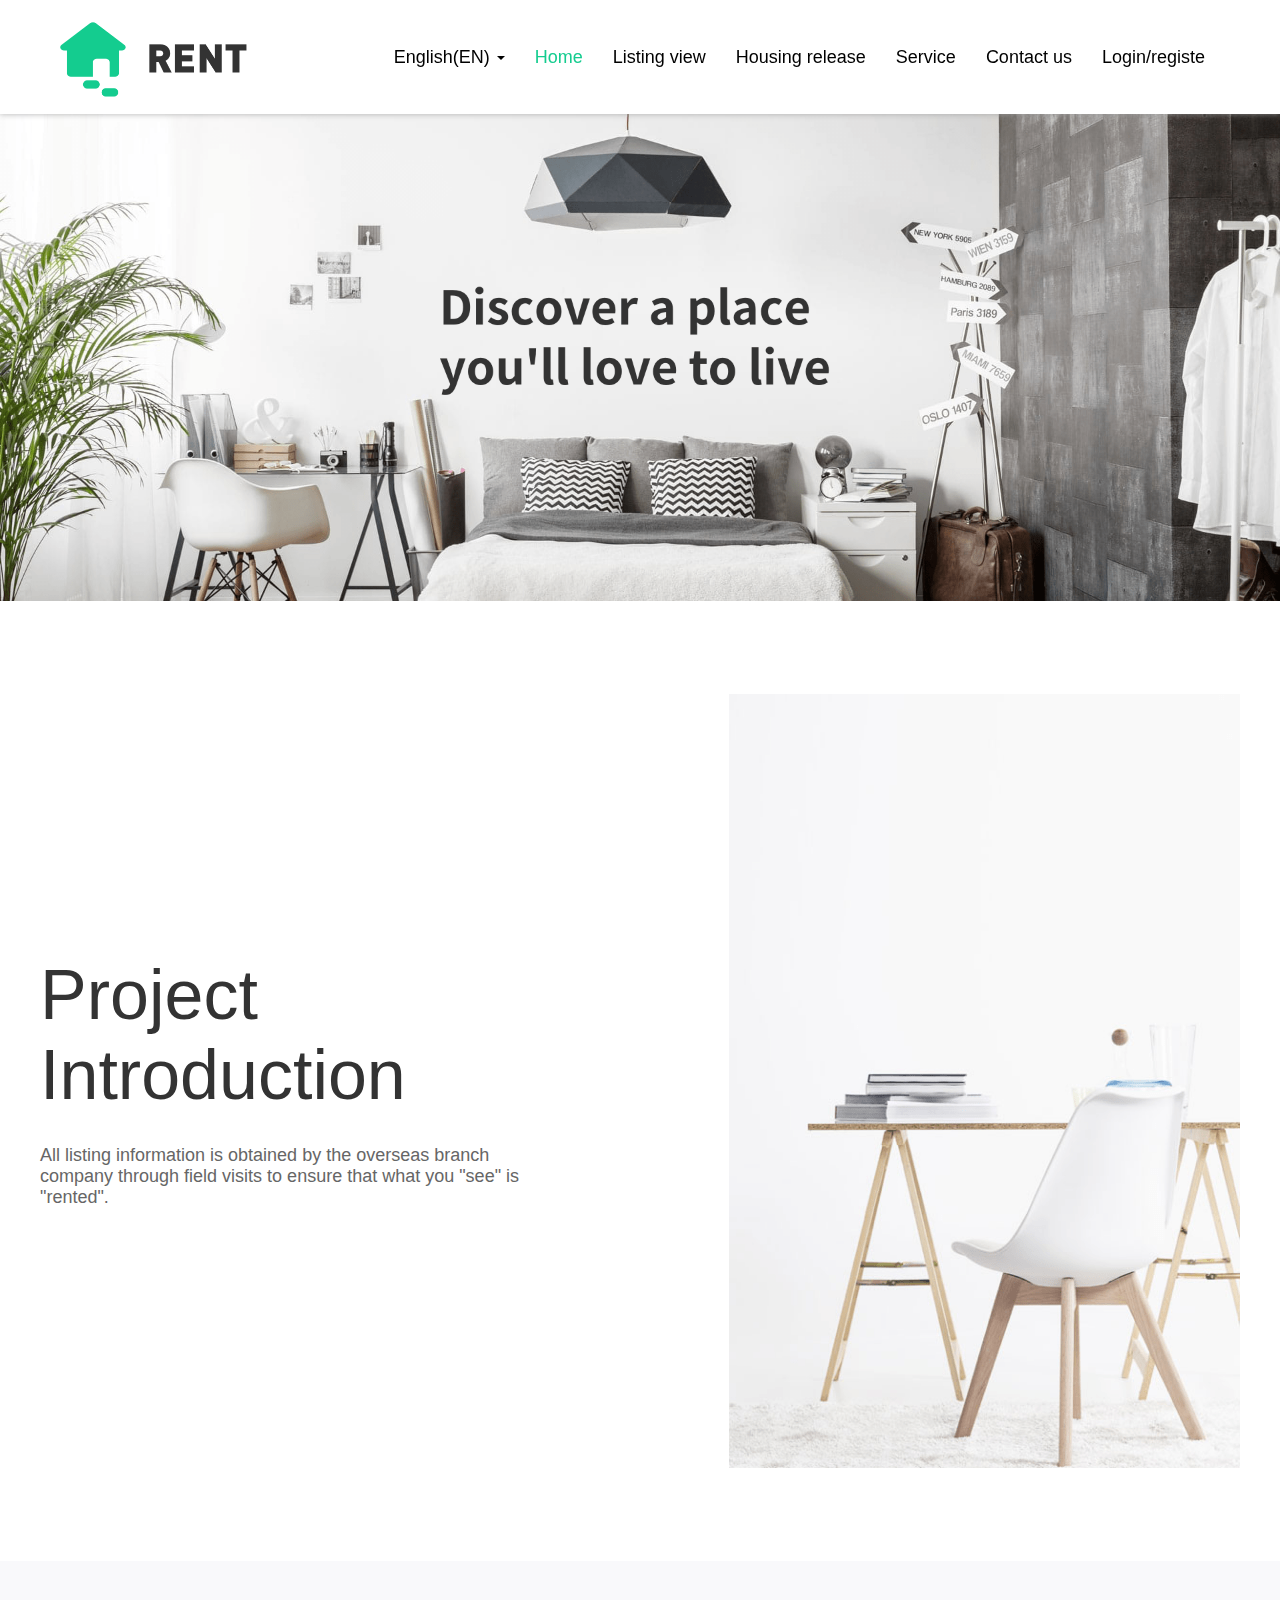
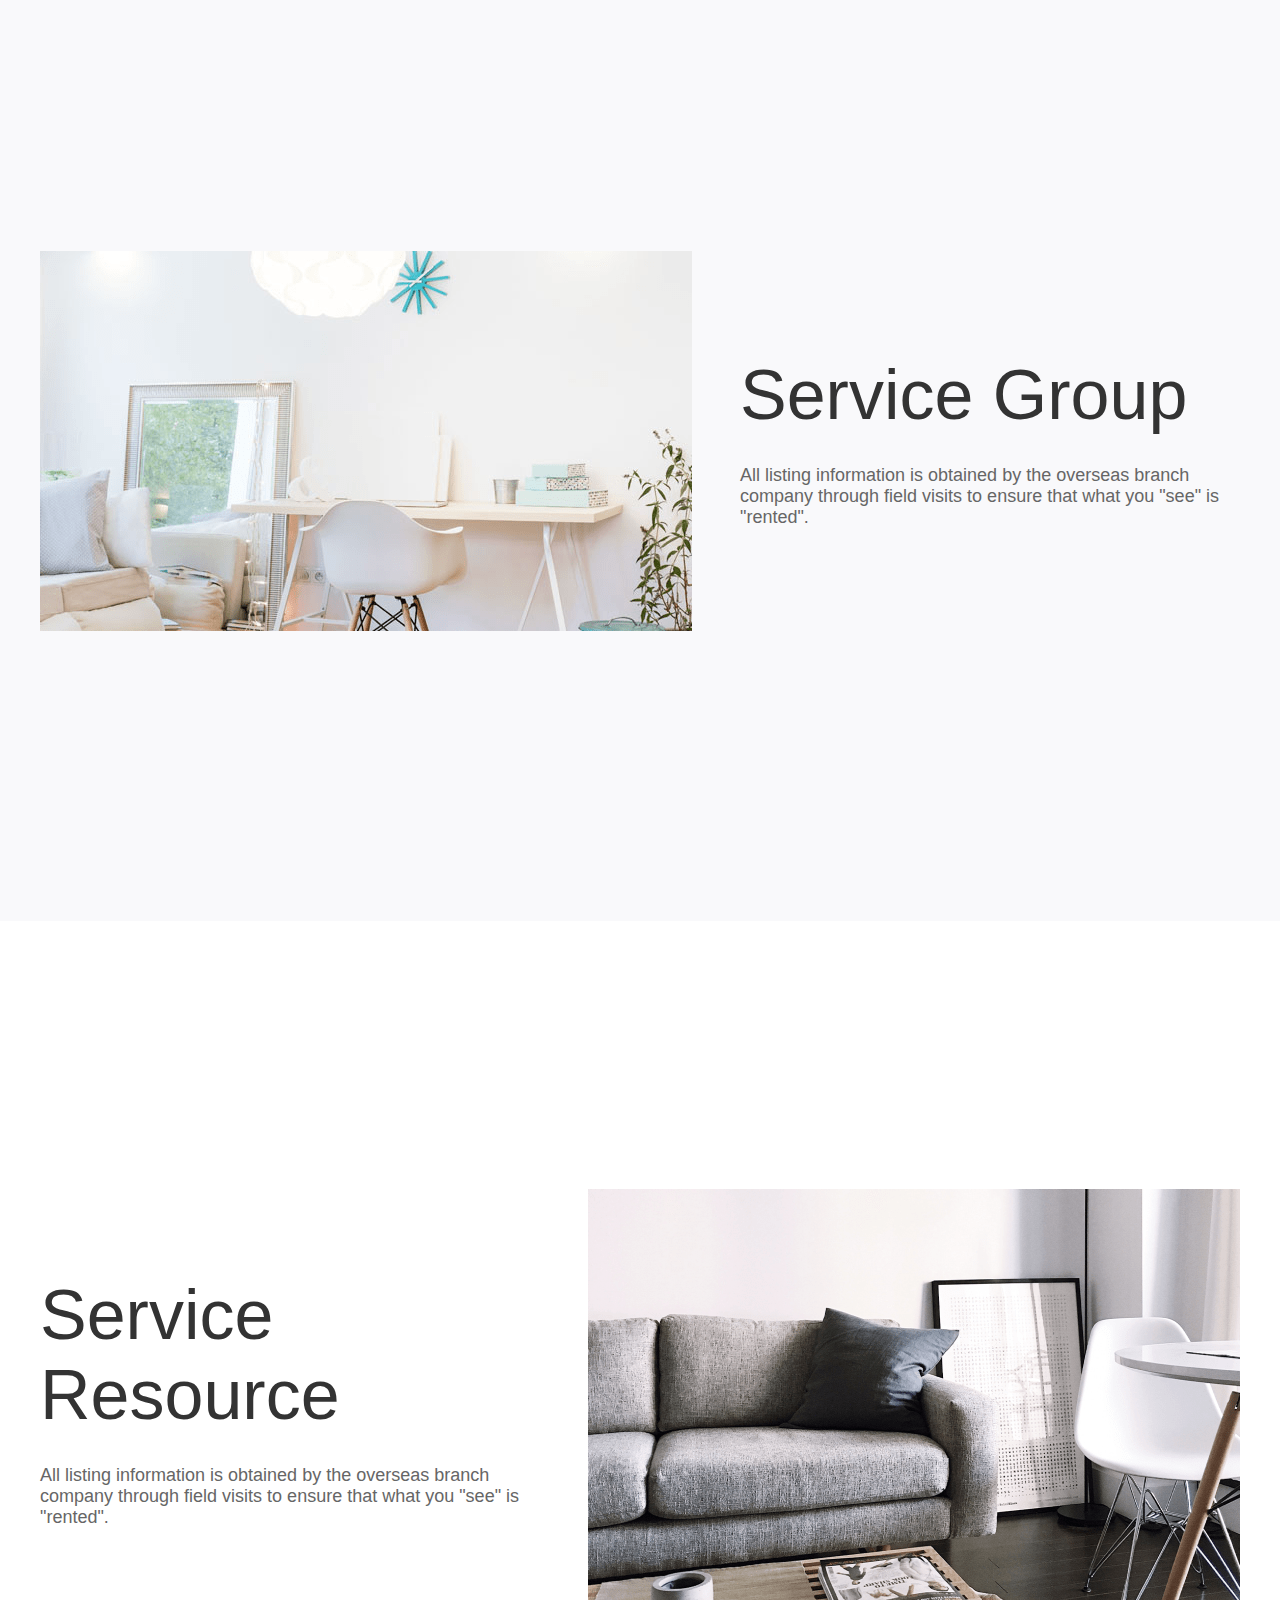
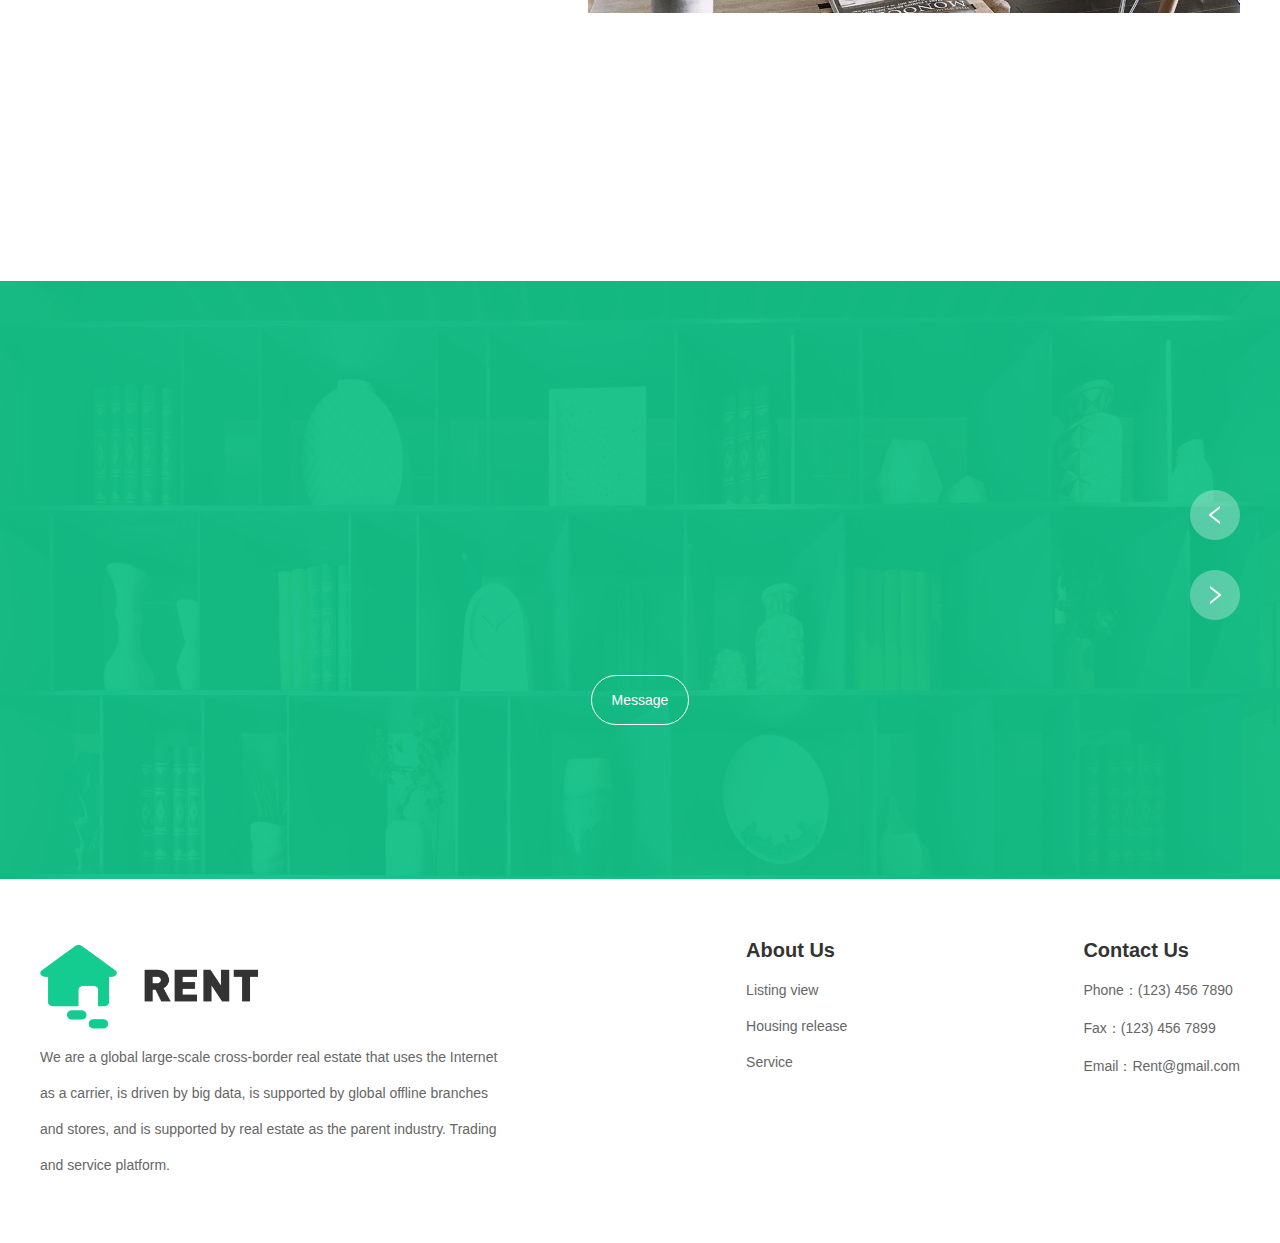
==== index.html @ bafc8bda "add" ====
<!DOCTYPE html>
<html>
<head>
    <meta charset="utf-8">
    <meta http-equiv="X-UA-Compatible" content="IE=edge">
    <meta name="viewport" content="width=device-width, initial-scale=1">
    <link rel="stylesheet" href="js/layui/css/layui.css" >
    <link rel="stylesheet" href="css/swiper.min.css" >
    <link rel="stylesheet" href="css/common.css">
    <link href="http://house.kexec.top/assets/addons/kefu/css/kefu_default.css" rel="stylesheet">
</head>
<body>
<div id="header" class="df ai-c just-c-bet shadow">
    <img src="img/common/head.png" class="icon" alt="">
    <ul class="nav-pills df ai-c fs_18">
        <li role="presentation" class="dropdown">
            <a href="javascript:;" class="dropdown-toggle">
                <span>English(EN)</span>
                <span class="caret"></span>
            </a>
            <ul class="change-lang dropdown-menu">
                <li><a class="item" data-id="en" href="javascript:;">English(EN)</a></li>
                <li><a class="item" data-id="cn" href="javascript:;">简体中文(CN)</a></li>
            </ul>
        </li>
        <li class="active" role="presentation"><a href="index.html">Home</a></li>
        <li role="presentation"><a href="list.html">Listing view</a></li>
        <li role="presentation"><a href="formpage.html">Housing release</a></li>
        <li role="presentation"><a href="service.html">Service</a></li>
        <li role="presentation"><a href="contactus.html">Contact us</a></li>
        <li role="presentation" class="showlogin"><a class="menu-login" href="javascript:;">Login/registe</a></li>
        <li role="presentation" class="userinfo"><a href="javascript:;"></a></li>
    </ul>
</div>
<div class="main">
    <div id="banner">
        <img src="img/home/home_img_banner.png" alt="" class="img" />
    </div>
    <div class="block-1">
        <div class="cont df ai-c just-c-bet">
            <div class="txt">
                <div class="c_33 fs_70">Project Introduction</div>
                <div class="mt_30 c_66 fs_18">All listing information is obtained by the overseas branch company through field visits to ensure that what you "see" is "rented".</div>
            </div>
            <img src="img/home/home_img_layout1.png" alt="" />
        </div>
    </div>
    <div class="block-2">
        <div class="cont df ai-c just-c-bet">
            <img src="img/home/home_img_layout2.png" alt="" />
            <div class="txt">
                <div class="c_33 fs_70">Service Group</div>
                <div class="mt_30 c_66 fs_18">All listing information is obtained by the overseas branch company through field visits to ensure that what you "see" is "rented".</div>
            </div>
        </div>
    </div>
    <div class="block-1">
        <div class="cont df ai-c just-c-bet">
            <div class="txt">
                <div class="c_33 fs_70">Service Resource</div>
                <div class="mt_30 c_66 fs_18">All listing information is obtained by the overseas branch company through field visits to ensure that what you "see" is "rented".</div>
            </div>
            <img src="img/home/home_img_layout3.png" alt="" />
        </div>
    </div>
    <div class="block-3 df df-c ai-c just-c-ct">
        <img src="img/home/home_img_layout4.png" class="bg-img" alt="" />
        <div class="cont df ai-c just-c-bet c_ff fs_18">

            <div class="carousel slide swiper-container">
                <div id="msgls" class="carousel-inner swiper-wrapper">
                    <!-- <div class="item swiper-slide">
                        <div class="fs_36">Sam Boone</div>
                        <div class="mt_20 lh_36 fore-hide ws-pl">A consultant teacher called me directly to help me recommend listings. The whole process still feels quite reliable, mainly because I found a good house! I hope that other friends who are looking for a house can find a good house as soon as possible!</div>
                    </div> -->
                </div>
            </div>
            <div class="controls df df-c just-c-bet">
                <img src="img/common/left.png" alt="" class="bt prev-btn cur_point" />
                <img src="img/common/right.png" alt="" class="bt next-btn cur_point" />
            </div>
        </div>
        <button type="button" class="button open-message">Message</button>
    </div>
</div>
<div id="footer">
    <div class="cont df just-c-bet c_66 fs_16">
        <div class="txt">
            <img src="img/common/head.png" class="icon" alt="" />
            <div class="mt_10 lh_36 c_66 fs_14">We are a global large-scale cross-border real estate that uses the Internet as a carrier, is driven by big data, is supported by global offline branches and stores, and is supported by real estate as the parent industry. Trading and service platform.</div>
        </div>
        <!-- 跳转链接 -->
        <ul>
            <li class="b c_33 fs_20">About Us</li>
            <li class="mt_20"><a href="list.html">Listing view</a></li>
            <li class="mt_20"><a href="formpage.html">Housing release</a></li>
            <li class="mt_20"><a href="service.html">Service</a></li>
        </ul>
        <ul>
            <li class="b c_33 fs_20">Contact Us</li>
            <li class="mt_20">Phone：(123) 456 7890</li>
            <li class="mt_20">Fax：(123) 456 7899</li>
            <li class="mt_20">Email：Rent@gmail.com</li>
        </ul>
    </div>
</div>

<form id="message" class="message" style="display:none;">
    <div class="title df ai-c just-c-ct fs_20 c_ff">
        <span>Message</span>
        <span class="cls fs_36 cur_point cls-layer">&times;</span>
    </div>
    <textarea placeholder="Please enter" class="input c_33 fs_16"></textarea>
    <div class="btn-box">
        <button type="submit" class="com-btn">sand</button>
    </div>
</form>

<!-- 客服 -->
<!-- <div id="chat" class="live-chat df df-c just-c-ct hide-box">
    <img src="img/common/chat.png" alt="" class="bg" />
    <div class="df ai-c just-c-bet fs_12 c_ff">
        <span>What can I do for you?</span>
        <span class="c_ff fs_14 cur_point click-hide">&times;</span>
    </div>
    <button type="button" class="open-service mt_10 c_style button fs_12">Live chat</button>
</div>
<div id="service" class="service shadow df df-c" style="display:none;">
    <div class="tit df ai-c just-c-bet fs_20 c_ff">
        <span class="move f1">Connecting…</span>
        <span class="fs_24 cur_point cls-layer">&times;</span>
    </div>
    <div class="dialog f1 fs_14 c_33">
        <div class="other">
            <img src="img/common/kefu.png" alt="" />
            <div class="txt-box">
                <div class="title c_66 one-hide">Live chat</div>
                <div class="txt">what do you need help with？</div>
            </div>
        </div>
        <div class="me">
            <img src="img/common/yonghu.png" alt="" />
            <div class="txt-box">
                <div class="title c_66 one-hide">Live chat</div>
                <div class="txt">what do you need help with？</div>
            </div>
        </div>
    </div>
    <div class="iptmsg">
        <textarea placeholder="Please enter"></textarea>
        <button class="button com-btn">sand</button>
    </div>
</div> -->



<script src="js/jquery.min.js"></script>
<script src="js/layui/layui.all.js"></script>
<script src="js/main.js"></script>
<script src="js/kefu.js"></script>
<script src="js/swiper.min.js"></script>
<script>
var swiper = null;
var msgLayerIndex = null;

$(function(){
    init();
    getMsg();
});

function getMsg(){
    var list = $("#msgls");
    list.empty();
    $.ajax({
        type: "post",
        url: baseurl + "/api/Msg/getTopMsg",
        dataType: "json",
        success: function(data){
            if(data.code!==0){return false}
            var msgs = data.data;
            for(var i in msgs){
                var item = msgs[i];
                item.msg_content = item.msg_content.replace(/&lt;/g,"<");
                item.msg_content = item.msg_content.replace(/&gt;/g,">");
                list.append('<div class="item swiper-slide">'+
                    '<div class="fs_36">'+item.email+'</div>'+
                    '<div class="mt_20 lh_36 fore-hide ws-pl">'+item.msg_content+'</div>'+
                '</div>');
            }
            swiper.update();
        }
    })
}

function init(){
    // 底部轮播
    swiper = new Swiper('.swiper-container',{
        loop: true,
        navigation: {
            nextEl: '.next-btn',
            prevEl: '.prev-btn',
        },
    });
    // 留言
    $(".open-message").click(function(){
        if(!localStorage.getItem("token")){layer.msg("请先登录");return}
        msgLayerIndex = layer.open({
            type: 1,
            title: false,
            closeBtn: 0,
            area: '640px',
            shadeClose: true,
            content: $("#message")
        });
    });
    // 提交留言
    $("#message").submit(function(){
        var ts = $(this);
        var msg = ts.find(".input").val();
        var token = localStorage.getItem("token");

        if(!msg){layer.msg("请输入留言");return false;}
        $.ajax({
            type: "post",
            url: baseurl + "/api/Msg/releaseMsg",
            headers:{'token': token},
            data: { msg_content: msg },
            dataType: "json",
            success: function(data){
                if(data.code!==0){layer.msg(data.msg); return false;}
                layer.close(msgLayerIndex);
                layer.msg("留言成功");
                getMsg();
            }
        })
        return false;
    });
    
    KeFu.initialize("house.kexec.top", 'index', function () {
        KeFu.toggle_window('show');// 打开窗口
    });
}

</script>
</body>
</html>
---- js/layui/css/layui.css ----
/** layui-v2.5.6 MIT License By https://www.layui.com */
 .layui-inline,img{display:inline-block;vertical-align:middle}h1,h2,h3,h4,h5,h6{font-weight:400}.layui-edge,.layui-header,.layui-inline,.layui-main{position:relative}.layui-body,.layui-edge,.layui-elip{overflow:hidden}.layui-btn,.layui-edge,.layui-inline,img{vertical-align:middle}.layui-btn,.layui-disabled,.layui-icon,.layui-unselect{-moz-user-select:none;-webkit-user-select:none;-ms-user-select:none}.layui-elip,.layui-form-checkbox span,.layui-form-pane .layui-form-label{text-overflow:ellipsis;white-space:nowrap}.layui-breadcrumb,.layui-tree-btnGroup{visibility:hidden}blockquote,body,button,dd,div,dl,dt,form,h1,h2,h3,h4,h5,h6,input,li,ol,p,pre,td,textarea,th,ul{margin:0;padding:0;-webkit-tap-highlight-color:rgba(0,0,0,0)}a:active,a:hover{outline:0}img{border:none}li{list-style:none}table{border-collapse:collapse;border-spacing:0}h4,h5,h6{font-size:100%}button,input,optgroup,option,select,textarea{font-family:inherit;font-size:inherit;font-style:inherit;font-weight:inherit;outline:0}pre{white-space:pre-wrap;white-space:-moz-pre-wrap;white-space:-pre-wrap;white-space:-o-pre-wrap;word-wrap:break-word}body{line-height:24px;font:14px Helvetica Neue,Helvetica,PingFang SC,Tahoma,Arial,sans-serif}hr{height:1px;margin:10px 0;border:0;clear:both}a{color:#333;text-decoration:none}a:hover{color:#777}a cite{font-style:normal;*cursor:pointer}.layui-border-box,.layui-border-box *{box-sizing:border-box}.layui-box,.layui-box *{box-sizing:content-box}.layui-clear{clear:both;*zoom:1}.layui-clear:after{content:'\20';clear:both;*zoom:1;display:block;height:0}.layui-inline{*display:inline;*zoom:1}.layui-edge{display:inline-block;width:0;height:0;border-width:6px;border-style:dashed;border-color:transparent}.layui-edge-top{top:-4px;border-bottom-color:#999;border-bottom-style:solid}.layui-edge-right{border-left-color:#999;border-left-style:solid}.layui-edge-bottom{top:2px;border-top-color:#999;border-top-style:solid}.layui-edge-left{border-right-color:#999;border-right-style:solid}.layui-disabled,.layui-disabled:hover{color:#d2d2d2!important;cursor:not-allowed!important}.layui-circle{border-radius:100%}.layui-show{display:block!important}.layui-hide{display:none!important}@font-face{font-family:layui-icon;src:url(../font/iconfont.eot?v=256);src:url(../font/iconfont.eot?v=256#iefix) format('embedded-opentype'),url(../font/iconfont.woff2?v=256) format('woff2'),url(../font/iconfont.woff?v=256) format('woff'),url(../font/iconfont.ttf?v=256) format('truetype'),url(../font/iconfont.svg?v=256#layui-icon) format('svg')}.layui-icon{font-family:layui-icon!important;font-size:16px;font-style:normal;-webkit-font-smoothing:antialiased;-moz-osx-font-smoothing:grayscale}.layui-icon-reply-fill:before{content:"\e611"}.layui-icon-set-fill:before{content:"\e614"}.layui-icon-menu-fill:before{content:"\e60f"}.layui-icon-search:before{content:"\e615"}.layui-icon-share:before{content:"\e641"}.layui-icon-set-sm:before{content:"\e620"}.layui-icon-engine:before{content:"\e628"}.layui-icon-close:before{content:"\1006"}.layui-icon-close-fill:before{content:"\1007"}.layui-icon-chart-screen:before{content:"\e629"}.layui-icon-star:before{content:"\e600"}.layui-icon-circle-dot:before{content:"\e617"}.layui-icon-chat:before{content:"\e606"}.layui-icon-release:before{content:"\e609"}.layui-icon-list:before{content:"\e60a"}.layui-icon-chart:before{content:"\e62c"}.layui-icon-ok-circle:before{content:"\1005"}.layui-icon-layim-theme:before{content:"\e61b"}.layui-icon-table:before{content:"\e62d"}.layui-icon-right:before{content:"\e602"}.layui-icon-left:before{content:"\e603"}.layui-icon-cart-simple:before{content:"\e698"}.layui-icon-face-cry:before{content:"\e69c"}.layui-icon-face-smile:before{content:"\e6af"}.layui-icon-survey:before{content:"\e6b2"}.layui-icon-tree:before{content:"\e62e"}.layui-icon-ie:before{content:"\e7bb"}.layui-icon-upload-circle:before{content:"\e62f"}.layui-icon-add-circle:before{content:"\e61f"}.layui-icon-download-circle:before{content:"\e601"}.layui-icon-templeate-1:before{content:"\e630"}.layui-icon-util:before{content:"\e631"}.layui-icon-face-surprised:before{content:"\e664"}.layui-icon-edit:before{content:"\e642"}.layui-icon-speaker:before{content:"\e645"}.layui-icon-down:before{content:"\e61a"}.layui-icon-file:before{content:"\e621"}.layui-icon-layouts:before{content:"\e632"}.layui-icon-rate-half:before{content:"\e6c9"}.layui-icon-add-circle-fine:before{content:"\e608"}.layui-icon-prev-circle:before{content:"\e633"}.layui-icon-read:before{content:"\e705"}.layui-icon-404:before{content:"\e61c"}.layui-icon-carousel:before{content:"\e634"}.layui-icon-help:before{content:"\e607"}.layui-icon-code-circle:before{content:"\e635"}.layui-icon-windows:before{content:"\e67f"}.layui-icon-water:before{content:"\e636"}.layui-icon-username:before{content:"\e66f"}.layui-icon-find-fill:before{content:"\e670"}.layui-icon-about:before{content:"\e60b"}.layui-icon-location:before{content:"\e715"}.layui-icon-up:before{content:"\e619"}.layui-icon-pause:before{content:"\e651"}.layui-icon-date:before{content:"\e637"}.layui-icon-layim-uploadfile:before{content:"\e61d"}.layui-icon-delete:before{content:"\e640"}.layui-icon-play:before{content:"\e652"}.layui-icon-top:before{content:"\e604"}.layui-icon-firefox:before{content:"\e686"}.layui-icon-friends:before{content:"\e612"}.layui-icon-refresh-3:before{content:"\e9aa"}.layui-icon-ok:before{content:"\e605"}.layui-icon-layer:before{content:"\e638"}.layui-icon-face-smile-fine:before{content:"\e60c"}.layui-icon-dollar:before{content:"\e659"}.layui-icon-group:before{content:"\e613"}.layui-icon-layim-download:before{content:"\e61e"}.layui-icon-picture-fine:before{content:"\e60d"}.layui-icon-link:before{content:"\e64c"}.layui-icon-diamond:before{content:"\e735"}.layui-icon-log:before{content:"\e60e"}.layui-icon-key:before{content:"\e683"}.layui-icon-rate-solid:before{content:"\e67a"}.layui-icon-fonts-del:before{content:"\e64f"}.layui-icon-unlink:before{content:"\e64d"}.layui-icon-fonts-clear:before{content:"\e639"}.layui-icon-triangle-r:before{content:"\e623"}.layui-icon-circle:before{content:"\e63f"}.layui-icon-radio:before{content:"\e643"}.layui-icon-align-center:before{content:"\e647"}.layui-icon-align-right:before{content:"\e648"}.layui-icon-align-left:before{content:"\e649"}.layui-icon-loading-1:before{content:"\e63e"}.layui-icon-return:before{content:"\e65c"}.layui-icon-fonts-strong:before{content:"\e62b"}.layui-icon-upload:before{content:"\e67c"}.layui-icon-dialogue:before{content:"\e63a"}.layui-icon-video:before{content:"\e6ed"}.layui-icon-headset:before{content:"\e6fc"}.layui-icon-cellphone-fine:before{content:"\e63b"}.layui-icon-add-1:before{content:"\e654"}.layui-icon-face-smile-b:before{content:"\e650"}.layui-icon-fonts-html:before{content:"\e64b"}.layui-icon-screen-full:before{content:"\e622"}.layui-icon-form:before{content:"\e63c"}.layui-icon-cart:before{content:"\e657"}.layui-icon-camera-fill:before{content:"\e65d"}.layui-icon-tabs:before{content:"\e62a"}.layui-icon-heart-fill:before{content:"\e68f"}.layui-icon-fonts-code:before{content:"\e64e"}.layui-icon-ios:before{content:"\e680"}.layui-icon-at:before{content:"\e687"}.layui-icon-fire:before{content:"\e756"}.layui-icon-set:before{content:"\e716"}.layui-icon-fonts-u:before{content:"\e646"}.layui-icon-triangle-d:before{content:"\e625"}.layui-icon-tips:before{content:"\e702"}.layui-icon-picture:before{content:"\e64a"}.layui-icon-more-vertical:before{content:"\e671"}.layui-icon-bluetooth:before{content:"\e689"}.layui-icon-flag:before{content:"\e66c"}.layui-icon-loading:before{content:"\e63d"}.layui-icon-fonts-i:before{content:"\e644"}.layui-icon-refresh-1:before{content:"\e666"}.layui-icon-rmb:before{content:"\e65e"}.layui-icon-addition:before{content:"\e624"}.layui-icon-home:before{content:"\e68e"}.layui-icon-time:before{content:"\e68d"}.layui-icon-user:before{content:"\e770"}.layui-icon-notice:before{content:"\e667"}.layui-icon-chrome:before{content:"\e68a"}.layui-icon-edge:before{content:"\e68b"}.layui-icon-login-weibo:before{content:"\e675"}.layui-icon-voice:before{content:"\e688"}.layui-icon-upload-drag:before{content:"\e681"}.layui-icon-login-qq:before{content:"\e676"}.layui-icon-snowflake:before{content:"\e6b1"}.layui-icon-heart:before{content:"\e68c"}.layui-icon-logout:before{content:"\e682"}.layui-icon-file-b:before{content:"\e655"}.layui-icon-template:before{content:"\e663"}.layui-icon-transfer:before{content:"\e691"}.layui-icon-auz:before{content:"\e672"}.layui-icon-console:before{content:"\e665"}.layui-icon-app:before{content:"\e653"}.layui-icon-prev:before{content:"\e65a"}.layui-icon-website:before{content:"\e7ae"}.layui-icon-next:before{content:"\e65b"}.layui-icon-component:before{content:"\e857"}.layui-icon-android:before{content:"\e684"}.layui-icon-more:before{content:"\e65f"}.layui-icon-login-wechat:before{content:"\e677"}.layui-icon-shrink-right:before{content:"\e668"}.layui-icon-spread-left:before{content:"\e66b"}.layui-icon-camera:before{content:"\e660"}.layui-icon-note:before{content:"\e66e"}.layui-icon-refresh:before{content:"\e669"}.layui-icon-female:before{content:"\e661"}.layui-icon-male:before{content:"\e662"}.layui-icon-screen-restore:before{content:"\e758"}.layui-icon-password:before{content:"\e673"}.layui-icon-senior:before{content:"\e674"}.layui-icon-theme:before{content:"\e66a"}.layui-icon-tread:before{content:"\e6c5"}.layui-icon-praise:before{content:"\e6c6"}.layui-icon-star-fill:before{content:"\e658"}.layui-icon-rate:before{content:"\e67b"}.layui-icon-template-1:before{content:"\e656"}.layui-icon-vercode:before{content:"\e679"}.layui-icon-service:before{content:"\e626"}.layui-icon-cellphone:before{content:"\e678"}.layui-icon-print:before{content:"\e66d"}.layui-icon-cols:before{content:"\e610"}.layui-icon-wifi:before{content:"\e7e0"}.layui-icon-export:before{content:"\e67d"}.layui-icon-rss:before{content:"\e808"}.layui-icon-slider:before{content:"\e714"}.layui-icon-email:before{content:"\e618"}.layui-icon-subtraction:before{content:"\e67e"}.layui-icon-mike:before{content:"\e6dc"}.layui-icon-light:before{content:"\e748"}.layui-icon-gift:before{content:"\e627"}.layui-icon-mute:before{content:"\e685"}.layui-icon-reduce-circle:before{content:"\e616"}.layui-icon-music:before{content:"\e690"}.layui-main{width:1140px;margin:0 auto}.layui-header{z-index:1000;height:60px}.layui-header a:hover{transition:all .5s;-webkit-transition:all .5s}.layui-side{position:fixed;left:0;top:0;bottom:0;z-index:999;width:200px;overflow-x:hidden}.layui-side-scroll{position:relative;width:220px;height:100%;overflow-x:hidden}.layui-body{position:absolute;left:200px;right:0;top:0;bottom:0;z-index:998;width:auto;overflow-y:auto;box-sizing:border-box}.layui-layout-body{overflow:hidden}.layui-layout-admin .layui-header{background-color:#23262E}.layui-layout-admin .layui-side{top:60px;width:200px;overflow-x:hidden}.layui-layout-admin .layui-body{position:fixed;top:60px;bottom:44px}.layui-layout-admin .layui-main{width:auto;margin:0 15px}.layui-layout-admin .layui-footer{position:fixed;left:200px;right:0;bottom:0;height:44px;line-height:44px;padding:0 15px;background-color:#eee}.layui-layout-admin .layui-logo{position:absolute;left:0;top:0;width:200px;height:100%;line-height:60px;text-align:center;color:#009688;font-size:16px}.layui-layout-admin .layui-header .layui-nav{background:0 0}.layui-layout-left{position:absolute!important;left:200px;top:0}.layui-layout-right{position:absolute!important;right:0;top:0}.layui-container{position:relative;margin:0 auto;padding:0 15px;box-sizing:border-box}.layui-fluid{position:relative;margin:0 auto;padding:0 15px}.layui-row:after,.layui-row:before{content:'';display:block;clear:both}.layui-col-lg1,.layui-col-lg10,.layui-col-lg11,.layui-col-lg12,.layui-col-lg2,.layui-col-lg3,.layui-col-lg4,.layui-col-lg5,.layui-col-lg6,.layui-col-lg7,.layui-col-lg8,.layui-col-lg9,.layui-col-md1,.layui-col-md10,.layui-col-md11,.layui-col-md12,.layui-col-md2,.layui-col-md3,.layui-col-md4,.layui-col-md5,.layui-col-md6,.layui-col-md7,.layui-col-md8,.layui-col-md9,.layui-col-sm1,.layui-col-sm10,.layui-col-sm11,.layui-col-sm12,.layui-col-sm2,.layui-col-sm3,.layui-col-sm4,.layui-col-sm5,.layui-col-sm6,.layui-col-sm7,.layui-col-sm8,.layui-col-sm9,.layui-col-xs1,.layui-col-xs10,.layui-col-xs11,.layui-col-xs12,.layui-col-xs2,.layui-col-xs3,.layui-col-xs4,.layui-col-xs5,.layui-col-xs6,.layui-col-xs7,.layui-col-xs8,.layui-col-xs9{position:relative;display:block;box-sizing:border-box}.layui-col-xs1,.layui-col-xs10,.layui-col-xs11,.layui-col-xs12,.layui-col-xs2,.layui-col-xs3,.layui-col-xs4,.layui-col-xs5,.layui-col-xs6,.layui-col-xs7,.layui-col-xs8,.layui-col-xs9{float:left}.layui-col-xs1{width:8.33333333%}.layui-col-xs2{width:16.66666667%}.layui-col-xs3{width:25%}.layui-col-xs4{width:33.33333333%}.layui-col-xs5{width:41.66666667%}.layui-col-xs6{width:50%}.layui-col-xs7{width:58.33333333%}.layui-col-xs8{width:66.66666667%}.layui-col-xs9{width:75%}.layui-col-xs10{width:83.33333333%}.layui-col-xs11{width:91.66666667%}.layui-col-xs12{width:100%}.layui-col-xs-offset1{margin-left:8.33333333%}.layui-col-xs-offset2{margin-left:16.66666667%}.layui-col-xs-offset3{margin-left:25%}.layui-col-xs-offset4{margin-left:33.33333333%}.layui-col-xs-offset5{margin-left:41.66666667%}.layui-col-xs-offset6{margin-left:50%}.layui-col-xs-offset7{margin-left:58.33333333%}.layui-col-xs-offset8{margin-left:66.66666667%}.layui-col-xs-offset9{margin-left:75%}.layui-col-xs-offset10{margin-left:83.33333333%}.layui-col-xs-offset11{margin-left:91.66666667%}.layui-col-xs-offset12{margin-left:100%}@media screen and (max-width:768px){.layui-hide-xs{display:none!important}.layui-show-xs-block{display:block!important}.layui-show-xs-inline{display:inline!important}.layui-show-xs-inline-block{display:inline-block!important}}@media screen and (min-width:768px){.layui-container{width:750px}.layui-hide-sm{display:none!important}.layui-show-sm-block{display:block!important}.layui-show-sm-inline{display:inline!important}.layui-show-sm-inline-block{display:inline-block!important}.layui-col-sm1,.layui-col-sm10,.layui-col-sm11,.layui-col-sm12,.layui-col-sm2,.layui-col-sm3,.layui-col-sm4,.layui-col-sm5,.layui-col-sm6,.layui-col-sm7,.layui-col-sm8,.layui-col-sm9{float:left}.layui-col-sm1{width:8.33333333%}.layui-col-sm2{width:16.66666667%}.layui-col-sm3{width:25%}.layui-col-sm4{width:33.33333333%}.layui-col-sm5{width:41.66666667%}.layui-col-sm6{width:50%}.layui-col-sm7{width:58.33333333%}.layui-col-sm8{width:66.66666667%}.layui-col-sm9{width:75%}.layui-col-sm10{width:83.33333333%}.layui-col-sm11{width:91.66666667%}.layui-col-sm12{width:100%}.layui-col-sm-offset1{margin-left:8.33333333%}.layui-col-sm-offset2{margin-left:16.66666667%}.layui-col-sm-offset3{margin-left:25%}.layui-col-sm-offset4{margin-left:33.33333333%}.layui-col-sm-offset5{margin-left:41.66666667%}.layui-col-sm-offset6{margin-left:50%}.layui-col-sm-offset7{margin-left:58.33333333%}.layui-col-sm-offset8{margin-left:66.66666667%}.layui-col-sm-offset9{margin-left:75%}.layui-col-sm-offset10{margin-left:83.33333333%}.layui-col-sm-offset11{margin-left:91.66666667%}.layui-col-sm-offset12{margin-left:100%}}@media screen and (min-width:992px){.layui-container{width:970px}.layui-hide-md{display:none!important}.layui-show-md-block{display:block!important}.layui-show-md-inline{display:inline!important}.layui-show-md-inline-block{display:inline-block!important}.layui-col-md1,.layui-col-md10,.layui-col-md11,.layui-col-md12,.layui-col-md2,.layui-col-md3,.layui-col-md4,.layui-col-md5,.layui-col-md6,.layui-col-md7,.layui-col-md8,.layui-col-md9{float:left}.layui-col-md1{width:8.33333333%}.layui-col-md2{width:16.66666667%}.layui-col-md3{width:25%}.layui-col-md4{width:33.33333333%}.layui-col-md5{width:41.66666667%}.layui-col-md6{width:50%}.layui-col-md7{width:58.33333333%}.layui-col-md8{width:66.66666667%}.layui-col-md9{width:75%}.layui-col-md10{width:83.33333333%}.layui-col-md11{width:91.66666667%}.layui-col-md12{width:100%}.layui-col-md-offset1{margin-left:8.33333333%}.layui-col-md-offset2{margin-left:16.66666667%}.layui-col-md-offset3{margin-left:25%}.layui-col-md-offset4{margin-left:33.33333333%}.layui-col-md-offset5{margin-left:41.66666667%}.layui-col-md-offset6{margin-left:50%}.layui-col-md-offset7{margin-left:58.33333333%}.layui-col-md-offset8{margin-left:66.66666667%}.layui-col-md-offset9{margin-left:75%}.layui-col-md-offset10{margin-left:83.33333333%}.layui-col-md-offset11{margin-left:91.66666667%}.layui-col-md-offset12{margin-left:100%}}@media screen and (min-width:1200px){.layui-container{width:1170px}.layui-hide-lg{display:none!important}.layui-show-lg-block{display:block!important}.layui-show-lg-inline{display:inline!important}.layui-show-lg-inline-block{display:inline-block!important}.layui-col-lg1,.layui-col-lg10,.layui-col-lg11,.layui-col-lg12,.layui-col-lg2,.layui-col-lg3,.layui-col-lg4,.layui-col-lg5,.layui-col-lg6,.layui-col-lg7,.layui-col-lg8,.layui-col-lg9{float:left}.layui-col-lg1{width:8.33333333%}.layui-col-lg2{width:16.66666667%}.layui-col-lg3{width:25%}.layui-col-lg4{width:33.33333333%}.layui-col-lg5{width:41.66666667%}.layui-col-lg6{width:50%}.layui-col-lg7{width:58.33333333%}.layui-col-lg8{width:66.66666667%}.layui-col-lg9{width:75%}.layui-col-lg10{width:83.33333333%}.layui-col-lg11{width:91.66666667%}.layui-col-lg12{width:100%}.layui-col-lg-offset1{margin-left:8.33333333%}.layui-col-lg-offset2{margin-left:16.66666667%}.layui-col-lg-offset3{margin-left:25%}.layui-col-lg-offset4{margin-left:33.33333333%}.layui-col-lg-offset5{margin-left:41.66666667%}.layui-col-lg-offset6{margin-left:50%}.layui-col-lg-offset7{margin-left:58.33333333%}.layui-col-lg-offset8{margin-left:66.66666667%}.layui-col-lg-offset9{margin-left:75%}.layui-col-lg-offset10{margin-left:83.33333333%}.layui-col-lg-offset11{margin-left:91.66666667%}.layui-col-lg-offset12{margin-left:100%}}.layui-col-space1{margin:-.5px}.layui-col-space1>*{padding:.5px}.layui-col-space2{margin:-1px}.layui-col-space2>*{padding:1px}.layui-col-space4{margin:-2px}.layui-col-space4>*{padding:2px}.layui-col-space5{margin:-2.5px}.layui-col-space5>*{padding:2.5px}.layui-col-space6{margin:-3px}.layui-col-space6>*{padding:3px}.layui-col-space8{margin:-4px}.layui-col-space8>*{padding:4px}.layui-col-space10{margin:-5px}.layui-col-space10>*{padding:5px}.layui-col-space12{margin:-6px}.layui-col-space12>*{padding:6px}.layui-col-space14{margin:-7px}.layui-col-space14>*{padding:7px}.layui-col-space15{margin:-7.5px}.layui-col-space15>*{padding:7.5px}.layui-col-space16{margin:-8px}.layui-col-space16>*{padding:8px}.layui-col-space18{margin:-9px}.layui-col-space18>*{padding:9px}.layui-col-space20{margin:-10px}.layui-col-space20>*{padding:10px}.layui-col-space22{margin:-11px}.layui-col-space22>*{padding:11px}.layui-col-space24{margin:-12px}.layui-col-space24>*{padding:12px}.layui-col-space25{margin:-12.5px}.layui-col-space25>*{padding:12.5px}.layui-col-space26{margin:-13px}.layui-col-space26>*{padding:13px}.layui-col-space28{margin:-14px}.layui-col-space28>*{padding:14px}.layui-col-space30{margin:-15px}.layui-col-space30>*{padding:15px}.layui-btn,.layui-input,.layui-select,.layui-textarea,.layui-upload-button{outline:0;-webkit-appearance:none;transition:all .3s;-webkit-transition:all .3s;box-sizing:border-box}.layui-elem-quote{margin-bottom:10px;padding:15px;line-height:22px;border-left:5px solid #009688;border-radius:0 2px 2px 0;background-color:#f2f2f2}.layui-quote-nm{border-style:solid;border-width:1px 1px 1px 5px;background:0 0}.layui-elem-field{margin-bottom:10px;padding:0;border-width:1px;border-style:solid}.layui-elem-field legend{margin-left:20px;padding:0 10px;font-size:20px;font-weight:300}.layui-field-title{margin:10px 0 20px;border-width:1px 0 0}.layui-field-box{padding:10px 15px}.layui-field-title .layui-field-box{padding:10px 0}.layui-progress{position:relative;height:6px;border-radius:20px;background-color:#e2e2e2}.layui-progress-bar{position:absolute;left:0;top:0;width:0;max-width:100%;height:6px;border-radius:20px;text-align:right;background-color:#5FB878;transition:all .3s;-webkit-transition:all .3s}.layui-progress-big,.layui-progress-big .layui-progress-bar{height:18px;line-height:18px}.layui-progress-text{position:relative;top:-20px;line-height:18px;font-size:12px;color:#666}.layui-progress-big .layui-progress-text{position:static;padding:0 10px;color:#fff}.layui-collapse{border-width:1px;border-style:solid;border-radius:2px}.layui-colla-content,.layui-colla-item{border-top-width:1px;border-top-style:solid}.layui-colla-item:first-child{border-top:none}.layui-colla-title{position:relative;height:42px;line-height:42px;padding:0 15px 0 35px;color:#333;background-color:#f2f2f2;cursor:pointer;font-size:14px;overflow:hidden}.layui-colla-content{display:none;padding:10px 15px;line-height:22px;color:#666}.layui-colla-icon{position:absolute;left:15px;top:0;font-size:14px}.layui-card{margin-bottom:15px;border-radius:2px;background-color:#fff;box-shadow:0 1px 2px 0 rgba(0,0,0,.05)}.layui-card:last-child{margin-bottom:0}.layui-card-header{position:relative;height:42px;line-height:42px;padding:0 15px;border-bottom:1px solid #f6f6f6;color:#333;border-radius:2px 2px 0 0;font-size:14px}.layui-bg-black,.layui-bg-blue,.layui-bg-cyan,.layui-bg-green,.layui-bg-orange,.layui-bg-red{color:#fff!important}.layui-card-body{position:relative;padding:10px 15px;line-height:24px}.layui-card-body[pad15]{padding:15px}.layui-card-body[pad20]{padding:20px}.layui-card-body .layui-table{margin:5px 0}.layui-card .layui-tab{margin:0}.layui-panel-window{position:relative;padding:15px;border-radius:0;border-top:5px solid #E6E6E6;background-color:#fff}.layui-auxiliar-moving{position:fixed;left:0;right:0;top:0;bottom:0;width:100%;height:100%;background:0 0;z-index:9999999999}.layui-form-label,.layui-form-mid,.layui-form-select,.layui-input-block,.layui-input-inline,.layui-textarea{position:relative}.layui-bg-red{background-color:#FF5722!important}.layui-bg-orange{background-color:#FFB800!important}.layui-bg-green{background-color:#009688!important}.layui-bg-cyan{background-color:#2F4056!important}.layui-bg-blue{background-color:#1E9FFF!important}.layui-bg-black{background-color:#393D49!important}.layui-bg-gray{background-color:#eee!important;color:#666!important}.layui-badge-rim,.layui-colla-content,.layui-colla-item,.layui-collapse,.layui-elem-field,.layui-form-pane .layui-form-item[pane],.layui-form-pane .layui-form-label,.layui-input,.layui-layedit,.layui-layedit-tool,.layui-quote-nm,.layui-select,.layui-tab-bar,.layui-tab-card,.layui-tab-title,.layui-tab-title .layui-this:after,.layui-textarea{border-color:#e6e6e6}.layui-timeline-item:before,hr{background-color:#e6e6e6}.layui-text{line-height:22px;font-size:14px;color:#666}.layui-text h1,.layui-text h2,.layui-text h3{font-weight:500;color:#333}.layui-text h1{font-size:30px}.layui-text h2{font-size:24px}.layui-text h3{font-size:18px}.layui-text a:not(.layui-btn){color:#01AAED}.layui-text a:not(.layui-btn):hover{text-decoration:underline}.layui-text ul{padding:5px 0 5px 15px}.layui-text ul li{margin-top:5px;list-style-type:disc}.layui-text em,.layui-word-aux{color:#999!important;padding:0 5px!important}.layui-btn{display:inline-block;height:38px;line-height:38px;padding:0 18px;background-color:#009688;color:#fff;white-space:nowrap;text-align:center;font-size:14px;border:none;border-radius:2px;cursor:pointer}.layui-btn:hover{opacity:.8;filter:alpha(opacity=80);color:#fff}.layui-btn:active{opacity:1;filter:alpha(opacity=100)}.layui-btn+.layui-btn{margin-left:10px}.layui-btn-container{font-size:0}.layui-btn-container .layui-btn{margin-right:10px;margin-bottom:10px}.layui-btn-container .layui-btn+.layui-btn{margin-left:0}.layui-table .layui-btn-container .layui-btn{margin-bottom:9px}.layui-btn-radius{border-radius:100px}.layui-btn .layui-icon{margin-right:3px;font-size:18px;vertical-align:bottom;vertical-align:middle\9}.layui-btn-primary{border:1px solid #C9C9C9;background-color:#fff;color:#555}.layui-btn-primary:hover{border-color:#009688;color:#333}.layui-btn-normal{background-color:#1E9FFF}.layui-btn-warm{background-color:#FFB800}.layui-btn-danger{background-color:#FF5722}.layui-btn-checked{background-color:#5FB878}.layui-btn-disabled,.layui-btn-disabled:active,.layui-btn-disabled:hover{border:1px solid #e6e6e6;background-color:#FBFBFB;color:#C9C9C9;cursor:not-allowed;opacity:1}.layui-btn-lg{height:44px;line-height:44px;padding:0 25px;font-size:16px}.layui-btn-sm{height:30px;line-height:30px;padding:0 10px;font-size:12px}.layui-btn-sm i{font-size:16px!important}.layui-btn-xs{height:22px;line-height:22px;padding:0 5px;font-size:12px}.layui-btn-xs i{font-size:14px!important}.layui-btn-group{display:inline-block;vertical-align:middle;font-size:0}.layui-btn-group .layui-btn{margin-left:0!important;margin-right:0!important;border-left:1px solid rgba(255,255,255,.5);border-radius:0}.layui-btn-group .layui-btn-primary{border-left:none}.layui-btn-group .layui-btn-primary:hover{border-color:#C9C9C9;color:#009688}.layui-btn-group .layui-btn:first-child{border-left:none;border-radius:2px 0 0 2px}.layui-btn-group .layui-btn-primary:first-child{border-left:1px solid #c9c9c9}.layui-btn-group .layui-btn:last-child{border-radius:0 2px 2px 0}.layui-btn-group .layui-btn+.layui-btn{margin-left:0}.layui-btn-group+.layui-btn-group{margin-left:10px}.layui-btn-fluid{width:100%}.layui-input,.layui-select,.layui-textarea{height:38px;line-height:1.3;line-height:38px\9;border-width:1px;border-style:solid;background-color:#fff;border-radius:2px}.layui-input::-webkit-input-placeholder,.layui-select::-webkit-input-placeholder,.layui-textarea::-webkit-input-placeholder{line-height:1.3}.layui-input,.layui-textarea{display:block;width:100%;padding-left:10px}.layui-input:hover,.layui-textarea:hover{border-color:#D2D2D2!important}.layui-input:focus,.layui-textarea:focus{border-color:#C9C9C9!important}.layui-textarea{min-height:100px;height:auto;line-height:20px;padding:6px 10px;resize:vertical}.layui-select{padding:0 10px}.layui-form input[type=checkbox],.layui-form input[type=radio],.layui-form select{display:none}.layui-form [lay-ignore]{display:initial}.layui-form-item{margin-bottom:15px;clear:both;*zoom:1}.layui-form-item:after{content:'\20';clear:both;*zoom:1;display:block;height:0}.layui-form-label{float:left;display:block;padding:9px 15px;width:80px;font-weight:400;line-height:20px;text-align:right}.layui-form-label-col{display:block;float:none;padding:9px 0;line-height:20px;text-align:left}.layui-form-item .layui-inline{margin-bottom:5px;margin-right:10px}.layui-input-block{margin-left:110px;min-height:36px}.layui-input-inline{display:inline-block;vertical-align:middle}.layui-form-item .layui-input-inline{float:left;width:190px;margin-right:10px}.layui-form-text .layui-input-inline{width:auto}.layui-form-mid{float:left;display:block;padding:9px 0!important;line-height:20px;margin-right:10px}.layui-form-danger+.layui-form-select .layui-input,.layui-form-danger:focus{border-color:#FF5722!important}.layui-form-select .layui-input{padding-right:30px;cursor:pointer}.layui-form-select .layui-edge{position:absolute;right:10px;top:50%;margin-top:-3px;cursor:pointer;border-width:6px;border-top-color:#c2c2c2;border-top-style:solid;transition:all .3s;-webkit-transition:all .3s}.layui-form-select dl{display:none;position:absolute;left:0;top:42px;padding:5px 0;z-index:899;min-width:100%;border:1px solid #d2d2d2;max-height:300px;overflow-y:auto;background-color:#fff;border-radius:2px;box-shadow:0 2px 4px rgba(0,0,0,.12);box-sizing:border-box}.layui-form-select dl dd,.layui-form-select dl dt{padding:0 10px;line-height:36px;white-space:nowrap;overflow:hidden;text-overflow:ellipsis}.layui-form-select dl dt{font-size:12px;color:#999}.layui-form-select dl dd{cursor:pointer}.layui-form-select dl dd:hover{background-color:#f2f2f2;-webkit-transition:.5s all;transition:.5s all}.layui-form-select .layui-select-group dd{padding-left:20px}.layui-form-select dl dd.layui-select-tips{padding-left:10px!important;color:#999}.layui-form-select dl dd.layui-this{background-color:#5FB878;color:#fff}.layui-form-checkbox,.layui-form-select dl dd.layui-disabled{background-color:#fff}.layui-form-selected dl{display:block}.layui-form-checkbox,.layui-form-checkbox *,.layui-form-switch{display:inline-block;vertical-align:middle}.layui-form-selected .layui-edge{margin-top:-9px;-webkit-transform:rotate(180deg);transform:rotate(180deg);margin-top:-3px\9}:root .layui-form-selected .layui-edge{margin-top:-9px\0/IE9}.layui-form-selectup dl{top:auto;bottom:42px}.layui-select-none{margin:5px 0;text-align:center;color:#999}.layui-select-disabled .layui-disabled{border-color:#eee!important}.layui-select-disabled .layui-edge{border-top-color:#d2d2d2}.layui-form-checkbox{position:relative;height:30px;line-height:30px;margin-right:10px;padding-right:30px;cursor:pointer;font-size:0;-webkit-transition:.1s linear;transition:.1s linear;box-sizing:border-box}.layui-form-checkbox span{padding:0 10px;height:100%;font-size:14px;border-radius:2px 0 0 2px;background-color:#d2d2d2;color:#fff;overflow:hidden}.layui-form-checkbox:hover span{background-color:#c2c2c2}.layui-form-checkbox i{position:absolute;right:0;top:0;width:30px;height:28px;border:1px solid #d2d2d2;border-left:none;border-radius:0 2px 2px 0;color:#fff;font-size:20px;text-align:center}.layui-form-checkbox:hover i{border-color:#c2c2c2;color:#c2c2c2}.layui-form-checked,.layui-form-checked:hover{border-color:#5FB878}.layui-form-checked span,.layui-form-checked:hover span{background-color:#5FB878}.layui-form-checked i,.layui-form-checked:hover i{color:#5FB878}.layui-form-item .layui-form-checkbox{margin-top:4px}.layui-form-checkbox[lay-skin=primary]{height:auto!important;line-height:normal!important;min-width:18px;min-height:18px;border:none!important;margin-right:0;padding-left:28px;padding-right:0;background:0 0}.layui-form-checkbox[lay-skin=primary] span{padding-left:0;padding-right:15px;line-height:18px;background:0 0;color:#666}.layui-form-checkbox[lay-skin=primary] i{right:auto;left:0;width:16px;height:16px;line-height:16px;border:1px solid #d2d2d2;font-size:12px;border-radius:2px;background-color:#fff;-webkit-transition:.1s linear;transition:.1s linear}.layui-form-checkbox[lay-skin=primary]:hover i{border-color:#5FB878;color:#fff}.layui-form-checked[lay-skin=primary] i{border-color:#5FB878!important;background-color:#5FB878;color:#fff}.layui-checkbox-disbaled[lay-skin=primary] span{background:0 0!important;color:#c2c2c2}.layui-checkbox-disbaled[lay-skin=primary]:hover i{border-color:#d2d2d2}.layui-form-item .layui-form-checkbox[lay-skin=primary]{margin-top:10px}.layui-form-switch{position:relative;height:22px;line-height:22px;min-width:35px;padding:0 5px;margin-top:8px;border:1px solid #d2d2d2;border-radius:20px;cursor:pointer;background-color:#fff;-webkit-transition:.1s linear;transition:.1s linear}.layui-form-switch i{position:absolute;left:5px;top:3px;width:16px;height:16px;border-radius:20px;background-color:#d2d2d2;-webkit-transition:.1s linear;transition:.1s linear}.layui-form-switch em{position:relative;top:0;width:25px;margin-left:21px;padding:0!important;text-align:center!important;color:#999!important;font-style:normal!important;font-size:12px}.layui-form-onswitch{border-color:#5FB878;background-color:#5FB878}.layui-checkbox-disbaled,.layui-checkbox-disbaled i{border-color:#e2e2e2!important}.layui-form-onswitch i{left:100%;margin-left:-21px;background-color:#fff}.layui-form-onswitch em{margin-left:5px;margin-right:21px;color:#fff!important}.layui-checkbox-disbaled span{background-color:#e2e2e2!important}.layui-checkbox-disbaled:hover i{color:#fff!important}[lay-radio]{display:none}.layui-form-radio,.layui-form-radio *{display:inline-block;vertical-align:middle}.layui-form-radio{line-height:28px;margin:6px 10px 0 0;padding-right:10px;cursor:pointer;font-size:0}.layui-form-radio *{font-size:14px}.layui-form-radio>i{margin-right:8px;font-size:22px;color:#c2c2c2}.layui-form-radio>i:hover,.layui-form-radioed>i{color:#5FB878}.layui-radio-disbaled>i{color:#e2e2e2!important}.layui-form-pane .layui-form-label{width:110px;padding:8px 15px;height:38px;line-height:20px;border-width:1px;border-style:solid;border-radius:2px 0 0 2px;text-align:center;background-color:#FBFBFB;overflow:hidden;box-sizing:border-box}.layui-form-pane .layui-input-inline{margin-left:-1px}.layui-form-pane .layui-input-block{margin-left:110px;left:-1px}.layui-form-pane .layui-input{border-radius:0 2px 2px 0}.layui-form-pane .layui-form-text .layui-form-label{float:none;width:100%;border-radius:2px;box-sizing:border-box;text-align:left}.layui-form-pane .layui-form-text .layui-input-inline{display:block;margin:0;top:-1px;clear:both}.layui-form-pane .layui-form-text .layui-input-block{margin:0;left:0;top:-1px}.layui-form-pane .layui-form-text .layui-textarea{min-height:100px;border-radius:0 0 2px 2px}.layui-form-pane .layui-form-checkbox{margin:4px 0 4px 10px}.layui-form-pane .layui-form-radio,.layui-form-pane .layui-form-switch{margin-top:6px;margin-left:10px}.layui-form-pane .layui-form-item[pane]{position:relative;border-width:1px;border-style:solid}.layui-form-pane .layui-form-item[pane] .layui-form-label{position:absolute;left:0;top:0;height:100%;border-width:0 1px 0 0}.layui-form-pane .layui-form-item[pane] .layui-input-inline{margin-left:110px}@media screen and (max-width:450px){.layui-form-item .layui-form-label{text-overflow:ellipsis;overflow:hidden;white-space:nowrap}.layui-form-item .layui-inline{display:block;margin-right:0;margin-bottom:20px;clear:both}.layui-form-item .layui-inline:after{content:'\20';clear:both;display:block;height:0}.layui-form-item .layui-input-inline{display:block;float:none;left:-3px;width:auto;margin:0 0 10px 112px}.layui-form-item .layui-input-inline+.layui-form-mid{margin-left:110px;top:-5px;padding:0}.layui-form-item .layui-form-checkbox{margin-right:5px;margin-bottom:5px}}.layui-layedit{border-width:1px;border-style:solid;border-radius:2px}.layui-layedit-tool{padding:3px 5px;border-bottom-width:1px;border-bottom-style:solid;font-size:0}.layedit-tool-fixed{position:fixed;top:0;border-top:1px solid #e2e2e2}.layui-layedit-tool .layedit-tool-mid,.layui-layedit-tool .layui-icon{display:inline-block;vertical-align:middle;text-align:center;font-size:14px}.layui-layedit-tool .layui-icon{position:relative;width:32px;height:30px;line-height:30px;margin:3px 5px;color:#777;cursor:pointer;border-radius:2px}.layui-layedit-tool .layui-icon:hover{color:#393D49}.layui-layedit-tool .layui-icon:active{color:#000}.layui-layedit-tool .layedit-tool-active{background-color:#e2e2e2;color:#000}.layui-layedit-tool .layui-disabled,.layui-layedit-tool .layui-disabled:hover{color:#d2d2d2;cursor:not-allowed}.layui-layedit-tool .layedit-tool-mid{width:1px;height:18px;margin:0 10px;background-color:#d2d2d2}.layedit-tool-html{width:50px!important;font-size:30px!important}.layedit-tool-b,.layedit-tool-code,.layedit-tool-help{font-size:16px!important}.layedit-tool-d,.layedit-tool-face,.layedit-tool-image,.layedit-tool-unlink{font-size:18px!important}.layedit-tool-image input{position:absolute;font-size:0;left:0;top:0;width:100%;height:100%;opacity:.01;filter:Alpha(opacity=1);cursor:pointer}.layui-layedit-iframe iframe{display:block;width:100%}#LAY_layedit_code{overflow:hidden}.layui-laypage{display:inline-block;*display:inline;*zoom:1;vertical-align:middle;margin:10px 0;font-size:0}.layui-laypage>a:first-child,.layui-laypage>a:first-child em{border-radius:2px 0 0 2px}.layui-laypage>a:last-child,.layui-laypage>a:last-child em{border-radius:0 2px 2px 0}.layui-laypage>:first-child{margin-left:0!important}.layui-laypage>:last-child{margin-right:0!important}.layui-laypage a,.layui-laypage button,.layui-laypage input,.layui-laypage select,.layui-laypage span{border:1px solid #e2e2e2}.layui-laypage a,.layui-laypage span{display:inline-block;*display:inline;*zoom:1;vertical-align:middle;padding:0 15px;height:28px;line-height:28px;margin:0 -1px 5px 0;background-color:#fff;color:#333;font-size:12px}.layui-flow-more a *,.layui-laypage input,.layui-table-view select[lay-ignore]{display:inline-block}.layui-laypage a:hover{color:#009688}.layui-laypage em{font-style:normal}.layui-laypage .layui-laypage-spr{color:#999;font-weight:700}.layui-laypage a{text-decoration:none}.layui-laypage .layui-laypage-curr{position:relative}.layui-laypage .layui-laypage-curr em{position:relative;color:#fff}.layui-laypage .layui-laypage-curr .layui-laypage-em{position:absolute;left:-1px;top:-1px;padding:1px;width:100%;height:100%;background-color:#009688}.layui-laypage-em{border-radius:2px}.layui-laypage-next em,.layui-laypage-prev em{font-family:Sim sun;font-size:16px}.layui-laypage .layui-laypage-count,.layui-laypage .layui-laypage-limits,.layui-laypage .layui-laypage-refresh,.layui-laypage .layui-laypage-skip{margin-left:10px;margin-right:10px;padding:0;border:none}.layui-laypage .layui-laypage-limits,.layui-laypage .layui-laypage-refresh{vertical-align:top}.layui-laypage .layui-laypage-refresh i{font-size:18px;cursor:pointer}.layui-laypage select{height:22px;padding:3px;border-radius:2px;cursor:pointer}.layui-laypage .layui-laypage-skip{height:30px;line-height:30px;color:#999}.layui-laypage button,.layui-laypage input{height:30px;line-height:30px;border-radius:2px;vertical-align:top;background-color:#fff;box-sizing:border-box}.layui-laypage input{width:40px;margin:0 10px;padding:0 3px;text-align:center}.layui-laypage input:focus,.layui-laypage select:focus{border-color:#009688!important}.layui-laypage button{margin-left:10px;padding:0 10px;cursor:pointer}.layui-table,.layui-table-view{margin:10px 0}.layui-flow-more{margin:10px 0;text-align:center;color:#999;font-size:14px}.layui-flow-more a{height:32px;line-height:32px}.layui-flow-more a *{vertical-align:top}.layui-flow-more a cite{padding:0 20px;border-radius:3px;background-color:#eee;color:#333;font-style:normal}.layui-flow-more a cite:hover{opacity:.8}.layui-flow-more a i{font-size:30px;color:#737383}.layui-table{width:100%;background-color:#fff;color:#666}.layui-table tr{transition:all .3s;-webkit-transition:all .3s}.layui-table th{text-align:left;font-weight:400}.layui-table tbody tr:hover,.layui-table thead tr,.layui-table-click,.layui-table-header,.layui-table-hover,.layui-table-mend,.layui-table-patch,.layui-table-tool,.layui-table-total,.layui-table-total tr,.layui-table[lay-even] tr:nth-child(even){background-color:#f2f2f2}.layui-table td,.layui-table th,.layui-table-col-set,.layui-table-fixed-r,.layui-table-grid-down,.layui-table-header,.layui-table-page,.layui-table-tips-main,.layui-table-tool,.layui-table-total,.layui-table-view,.layui-table[lay-skin=line],.layui-table[lay-skin=row]{border-width:1px;border-style:solid;border-color:#e6e6e6}.layui-table td,.layui-table th{position:relative;padding:9px 15px;min-height:20px;line-height:20px;font-size:14px}.layui-table[lay-skin=line] td,.layui-table[lay-skin=line] th{border-width:0 0 1px}.layui-table[lay-skin=row] td,.layui-table[lay-skin=row] th{border-width:0 1px 0 0}.layui-table[lay-skin=nob] td,.layui-table[lay-skin=nob] th{border:none}.layui-table img{max-width:100px}.layui-table[lay-size=lg] td,.layui-table[lay-size=lg] th{padding:15px 30px}.layui-table-view .layui-table[lay-size=lg] .layui-table-cell{height:40px;line-height:40px}.layui-table[lay-size=sm] td,.layui-table[lay-size=sm] th{font-size:12px;padding:5px 10px}.layui-table-view .layui-table[lay-size=sm] .layui-table-cell{height:20px;line-height:20px}.layui-table[lay-data]{display:none}.layui-table-box{position:relative;overflow:hidden}.layui-table-view .layui-table{position:relative;width:auto;margin:0}.layui-table-view .layui-table[lay-skin=line]{border-width:0 1px 0 0}.layui-table-view .layui-table[lay-skin=row]{border-width:0 0 1px}.layui-table-view .layui-table td,.layui-table-view .layui-table th{padding:5px 0;border-top:none;border-left:none}.layui-table-view .layui-table th.layui-unselect .layui-table-cell span{cursor:pointer}.layui-table-view .layui-table td{cursor:default}.layui-table-view .layui-table td[data-edit=text]{cursor:text}.layui-table-view .layui-form-checkbox[lay-skin=primary] i{width:18px;height:18px}.layui-table-view .layui-form-radio{line-height:0;padding:0}.layui-table-view .layui-form-radio>i{margin:0;font-size:20px}.layui-table-init{position:absolute;left:0;top:0;width:100%;height:100%;text-align:center;z-index:110}.layui-table-init .layui-icon{position:absolute;left:50%;top:50%;margin:-15px 0 0 -15px;font-size:30px;color:#c2c2c2}.layui-table-header{border-width:0 0 1px;overflow:hidden}.layui-table-header .layui-table{margin-bottom:-1px}.layui-table-tool .layui-inline[lay-event]{position:relative;width:26px;height:26px;padding:5px;line-height:16px;margin-right:10px;text-align:center;color:#333;border:1px solid #ccc;cursor:pointer;-webkit-transition:.5s all;transition:.5s all}.layui-table-tool .layui-inline[lay-event]:hover{border:1px solid #999}.layui-table-tool-temp{padding-right:120px}.layui-table-tool-self{position:absolute;right:17px;top:10px}.layui-table-tool .layui-table-tool-self .layui-inline[lay-event]{margin:0 0 0 10px}.layui-table-tool-panel{position:absolute;top:29px;left:-1px;padding:5px 0;min-width:150px;min-height:40px;border:1px solid #d2d2d2;text-align:left;overflow-y:auto;background-color:#fff;box-shadow:0 2px 4px rgba(0,0,0,.12)}.layui-table-cell,.layui-table-tool-panel li{overflow:hidden;text-overflow:ellipsis;white-space:nowrap}.layui-table-tool-panel li{padding:0 10px;line-height:30px;-webkit-transition:.5s all;transition:.5s all}.layui-table-tool-panel li .layui-form-checkbox[lay-skin=primary]{width:100%;padding-left:28px}.layui-table-tool-panel li:hover{background-color:#f2f2f2}.layui-table-tool-panel li .layui-form-checkbox[lay-skin=primary] i{position:absolute;left:0;top:0}.layui-table-tool-panel li .layui-form-checkbox[lay-skin=primary] span{padding:0}.layui-table-tool .layui-table-tool-self .layui-table-tool-panel{left:auto;right:-1px}.layui-table-col-set{position:absolute;right:0;top:0;width:20px;height:100%;border-width:0 0 0 1px;background-color:#fff}.layui-table-sort{width:10px;height:20px;margin-left:5px;cursor:pointer!important}.layui-table-sort .layui-edge{position:absolute;left:5px;border-width:5px}.layui-table-sort .layui-table-sort-asc{top:3px;border-top:none;border-bottom-style:solid;border-bottom-color:#b2b2b2}.layui-table-sort .layui-table-sort-asc:hover{border-bottom-color:#666}.layui-table-sort .layui-table-sort-desc{bottom:5px;border-bottom:none;border-top-style:solid;border-top-color:#b2b2b2}.layui-table-sort .layui-table-sort-desc:hover{border-top-color:#666}.layui-table-sort[lay-sort=asc] .layui-table-sort-asc{border-bottom-color:#000}.layui-table-sort[lay-sort=desc] .layui-table-sort-desc{border-top-color:#000}.layui-table-cell{height:28px;line-height:28px;padding:0 15px;position:relative;box-sizing:border-box}.layui-table-cell .layui-form-checkbox[lay-skin=primary]{top:-1px;padding:0}.layui-table-cell .layui-table-link{color:#01AAED}.laytable-cell-checkbox,.laytable-cell-numbers,.laytable-cell-radio,.laytable-cell-space{padding:0;text-align:center}.layui-table-body{position:relative;overflow:auto;margin-right:-1px;margin-bottom:-1px}.layui-table-body .layui-none{line-height:26px;padding:15px;text-align:center;color:#999}.layui-table-fixed{position:absolute;left:0;top:0;z-index:101}.layui-table-fixed .layui-table-body{overflow:hidden}.layui-table-fixed-l{box-shadow:0 -1px 8px rgba(0,0,0,.08)}.layui-table-fixed-r{left:auto;right:-1px;border-width:0 0 0 1px;box-shadow:-1px 0 8px rgba(0,0,0,.08)}.layui-table-fixed-r .layui-table-header{position:relative;overflow:visible}.layui-table-mend{position:absolute;right:-49px;top:0;height:100%;width:50px}.layui-table-tool{position:relative;z-index:890;width:100%;min-height:50px;line-height:30px;padding:10px 15px;border-width:0 0 1px}.layui-table-tool .layui-btn-container{margin-bottom:-10px}.layui-table-page,.layui-table-total{border-width:1px 0 0;margin-bottom:-1px;overflow:hidden}.layui-table-page{position:relative;width:100%;padding:7px 7px 0;height:41px;font-size:12px;white-space:nowrap}.layui-table-page>div{height:26px}.layui-table-page .layui-laypage{margin:0}.layui-table-page .layui-laypage a,.layui-table-page .layui-laypage span{height:26px;line-height:26px;margin-bottom:10px;border:none;background:0 0}.layui-table-page .layui-laypage a,.layui-table-page .layui-laypage span.layui-laypage-curr{padding:0 12px}.layui-table-page .layui-laypage span{margin-left:0;padding:0}.layui-table-page .layui-laypage .layui-laypage-prev{margin-left:-7px!important}.layui-table-page .layui-laypage .layui-laypage-curr .layui-laypage-em{left:0;top:0;padding:0}.layui-table-page .layui-laypage button,.layui-table-page .layui-laypage input{height:26px;line-height:26px}.layui-table-page .layui-laypage input{width:40px}.layui-table-page .layui-laypage button{padding:0 10px}.layui-table-page select{height:18px}.layui-table-patch .layui-table-cell{padding:0;width:30px}.layui-table-edit{position:absolute;left:0;top:0;width:100%;height:100%;padding:0 14px 1px;border-radius:0;box-shadow:1px 1px 20px rgba(0,0,0,.15)}.layui-table-edit:focus{border-color:#5FB878!important}select.layui-table-edit{padding:0 0 0 10px;border-color:#C9C9C9}.layui-table-view .layui-form-checkbox,.layui-table-view .layui-form-radio,.layui-table-view .layui-form-switch{top:0;margin:0;box-sizing:content-box}.layui-table-view .layui-form-checkbox{top:-1px;height:26px;line-height:26px}.layui-table-view .layui-form-checkbox i{height:26px}.layui-table-grid .layui-table-cell{overflow:visible}.layui-table-grid-down{position:absolute;top:0;right:0;width:26px;height:100%;padding:5px 0;border-width:0 0 0 1px;text-align:center;background-color:#fff;color:#999;cursor:pointer}.layui-table-grid-down .layui-icon{position:absolute;top:50%;left:50%;margin:-8px 0 0 -8px}.layui-table-grid-down:hover{background-color:#fbfbfb}body .layui-table-tips .layui-layer-content{background:0 0;padding:0;box-shadow:0 1px 6px rgba(0,0,0,.12)}.layui-table-tips-main{margin:-44px 0 0 -1px;max-height:150px;padding:8px 15px;font-size:14px;overflow-y:scroll;background-color:#fff;color:#666}.layui-table-tips-c{position:absolute;right:-3px;top:-13px;width:20px;height:20px;padding:3px;cursor:pointer;background-color:#666;border-radius:50%;color:#fff}.layui-table-tips-c:hover{background-color:#777}.layui-table-tips-c:before{position:relative;right:-2px}.layui-upload-file{display:none!important;opacity:.01;filter:Alpha(opacity=1)}.layui-upload-drag,.layui-upload-form,.layui-upload-wrap{display:inline-block}.layui-upload-list{margin:10px 0}.layui-upload-choose{padding:0 10px;color:#999}.layui-upload-drag{position:relative;padding:30px;border:1px dashed #e2e2e2;background-color:#fff;text-align:center;cursor:pointer;color:#999}.layui-upload-drag .layui-icon{font-size:50px;color:#009688}.layui-upload-drag[lay-over]{border-color:#009688}.layui-upload-iframe{position:absolute;width:0;height:0;border:0;visibility:hidden}.layui-upload-wrap{position:relative;vertical-align:middle}.layui-upload-wrap .layui-upload-file{display:block!important;position:absolute;left:0;top:0;z-index:10;font-size:100px;width:100%;height:100%;opacity:.01;filter:Alpha(opacity=1);cursor:pointer}.layui-transfer-active,.layui-transfer-box{display:inline-block;vertical-align:middle}.layui-transfer-box,.layui-transfer-header,.layui-transfer-search{border-width:0;border-style:solid;border-color:#e6e6e6}.layui-transfer-box{position:relative;border-width:1px;width:200px;height:360px;border-radius:2px;background-color:#fff}.layui-transfer-box .layui-form-checkbox{width:100%;margin:0!important}.layui-transfer-header{height:38px;line-height:38px;padding:0 10px;border-bottom-width:1px}.layui-transfer-search{position:relative;padding:10px;border-bottom-width:1px}.layui-transfer-search .layui-input{height:32px;padding-left:30px;font-size:12px}.layui-transfer-search .layui-icon-search{position:absolute;left:20px;top:50%;margin-top:-8px;color:#666}.layui-transfer-active{margin:0 15px}.layui-transfer-active .layui-btn{display:block;margin:0;padding:0 15px;background-color:#5FB878;border-color:#5FB878;color:#fff}.layui-transfer-active .layui-btn-disabled{background-color:#FBFBFB;border-color:#e6e6e6;color:#C9C9C9}.layui-transfer-active .layui-btn:first-child{margin-bottom:15px}.layui-transfer-active .layui-btn .layui-icon{margin:0;font-size:14px!important}.layui-transfer-data{padding:5px 0;overflow:auto}.layui-transfer-data li{height:32px;line-height:32px;padding:0 10px}.layui-transfer-data li:hover{background-color:#f2f2f2;transition:.5s all}.layui-transfer-data .layui-none{padding:15px 10px;text-align:center;color:#999}.layui-nav{position:relative;padding:0 20px;background-color:#393D49;color:#fff;border-radius:2px;font-size:0;box-sizing:border-box}.layui-nav *{font-size:14px}.layui-nav .layui-nav-item{position:relative;display:inline-block;*display:inline;*zoom:1;vertical-align:middle;line-height:60px}.layui-nav .layui-nav-item a{display:block;padding:0 20px;color:#fff;color:rgba(255,255,255,.7);transition:all .3s;-webkit-transition:all .3s}.layui-nav .layui-this:after,.layui-nav-bar,.layui-nav-tree .layui-nav-itemed:after{position:absolute;left:0;top:0;width:0;height:5px;background-color:#5FB878;transition:all .2s;-webkit-transition:all .2s}.layui-nav-bar{z-index:1000}.layui-nav .layui-nav-item a:hover,.layui-nav .layui-this a{color:#fff}.layui-nav .layui-this:after{content:'';top:auto;bottom:0;width:100%}.layui-nav-img{width:30px;height:30px;margin-right:10px;border-radius:50%}.layui-nav .layui-nav-more{content:'';width:0;height:0;border-style:solid dashed dashed;border-color:#fff transparent transparent;overflow:hidden;cursor:pointer;transition:all .2s;-webkit-transition:all .2s;position:absolute;top:50%;right:3px;margin-top:-3px;border-width:6px;border-top-color:rgba(255,255,255,.7)}.layui-nav .layui-nav-mored,.layui-nav-itemed>a .layui-nav-more{margin-top:-9px;border-style:dashed dashed solid;border-color:transparent transparent #fff}.layui-nav-child{display:none;position:absolute;left:0;top:65px;min-width:100%;line-height:36px;padding:5px 0;box-shadow:0 2px 4px rgba(0,0,0,.12);border:1px solid #d2d2d2;background-color:#fff;z-index:100;border-radius:2px;white-space:nowrap}.layui-nav .layui-nav-child a{color:#333}.layui-nav .layui-nav-child a:hover{background-color:#f2f2f2;color:#000}.layui-nav-child dd{position:relative}.layui-nav .layui-nav-child dd.layui-this a,.layui-nav-child dd.layui-this{background-color:#5FB878;color:#fff}.layui-nav-child dd.layui-this:after{display:none}.layui-nav-tree{width:200px;padding:0}.layui-nav-tree .layui-nav-item{display:block;width:100%;line-height:45px}.layui-nav-tree .layui-nav-item a{position:relative;height:45px;line-height:45px;text-overflow:ellipsis;overflow:hidden;white-space:nowrap}.layui-nav-tree .layui-nav-item a:hover{background-color:#4E5465}.layui-nav-tree .layui-nav-bar{width:5px;height:0;background-color:#009688}.layui-nav-tree .layui-nav-child dd.layui-this,.layui-nav-tree .layui-nav-child dd.layui-this a,.layui-nav-tree .layui-this,.layui-nav-tree .layui-this>a,.layui-nav-tree .layui-this>a:hover{background-color:#009688;color:#fff}.layui-nav-tree .layui-this:after{display:none}.layui-nav-itemed>a,.layui-nav-tree .layui-nav-title a,.layui-nav-tree .layui-nav-title a:hover{color:#fff!important}.layui-nav-tree .layui-nav-child{position:relative;z-index:0;top:0;border:none;box-shadow:none}.layui-nav-tree .layui-nav-child a{height:40px;line-height:40px;color:#fff;color:rgba(255,255,255,.7)}.layui-nav-tree .layui-nav-child,.layui-nav-tree .layui-nav-child a:hover{background:0 0;color:#fff}.layui-nav-tree .layui-nav-more{right:10px}.layui-nav-itemed>.layui-nav-child{display:block;padding:0;background-color:rgba(0,0,0,.3)!important}.layui-nav-itemed>.layui-nav-child>.layui-this>.layui-nav-child{display:block}.layui-nav-side{position:fixed;top:0;bottom:0;left:0;overflow-x:hidden;z-index:999}.layui-bg-blue .layui-nav-bar,.layui-bg-blue .layui-nav-itemed:after,.layui-bg-blue .layui-this:after{background-color:#93D1FF}.layui-bg-blue .layui-nav-child dd.layui-this{background-color:#1E9FFF}.layui-bg-blue .layui-nav-itemed>a,.layui-nav-tree.layui-bg-blue .layui-nav-title a,.layui-nav-tree.layui-bg-blue .layui-nav-title a:hover{background-color:#007DDB!important}.layui-breadcrumb{font-size:0}.layui-breadcrumb>*{font-size:14px}.layui-breadcrumb a{color:#999!important}.layui-breadcrumb a:hover{color:#5FB878!important}.layui-breadcrumb a cite{color:#666;font-style:normal}.layui-breadcrumb span[lay-separator]{margin:0 10px;color:#999}.layui-tab{margin:10px 0;text-align:left!important}.layui-tab[overflow]>.layui-tab-title{overflow:hidden}.layui-tab-title{position:relative;left:0;height:40px;white-space:nowrap;font-size:0;border-bottom-width:1px;border-bottom-style:solid;transition:all .2s;-webkit-transition:all .2s}.layui-tab-title li{display:inline-block;*display:inline;*zoom:1;vertical-align:middle;font-size:14px;transition:all .2s;-webkit-transition:all .2s;position:relative;line-height:40px;min-width:65px;padding:0 15px;text-align:center;cursor:pointer}.layui-tab-title li a{display:block}.layui-tab-title .layui-this{color:#000}.layui-tab-title .layui-this:after{position:absolute;left:0;top:0;content:'';width:100%;height:41px;border-width:1px;border-style:solid;border-bottom-color:#fff;border-radius:2px 2px 0 0;box-sizing:border-box;pointer-events:none}.layui-tab-bar{position:absolute;right:0;top:0;z-index:10;width:30px;height:39px;line-height:39px;border-width:1px;border-style:solid;border-radius:2px;text-align:center;background-color:#fff;cursor:pointer}.layui-tab-bar .layui-icon{position:relative;display:inline-block;top:3px;transition:all .3s;-webkit-transition:all .3s}.layui-tab-item{display:none}.layui-tab-more{padding-right:30px;height:auto!important;white-space:normal!important}.layui-tab-more li.layui-this:after{border-bottom-color:#e2e2e2;border-radius:2px}.layui-tab-more .layui-tab-bar .layui-icon{top:-2px;top:3px\9;-webkit-transform:rotate(180deg);transform:rotate(180deg)}:root .layui-tab-more .layui-tab-bar .layui-icon{top:-2px\0/IE9}.layui-tab-content{padding:10px}.layui-tab-title li .layui-tab-close{position:relative;display:inline-block;width:18px;height:18px;line-height:20px;margin-left:8px;top:1px;text-align:center;font-size:14px;color:#c2c2c2;transition:all .2s;-webkit-transition:all .2s}.layui-tab-title li .layui-tab-close:hover{border-radius:2px;background-color:#FF5722;color:#fff}.layui-tab-brief>.layui-tab-title .layui-this{color:#009688}.layui-tab-brief>.layui-tab-more li.layui-this:after,.layui-tab-brief>.layui-tab-title .layui-this:after{border:none;border-radius:0;border-bottom:2px solid #5FB878}.layui-tab-brief[overflow]>.layui-tab-title .layui-this:after{top:-1px}.layui-tab-card{border-width:1px;border-style:solid;border-radius:2px;box-shadow:0 2px 5px 0 rgba(0,0,0,.1)}.layui-tab-card>.layui-tab-title{background-color:#f2f2f2}.layui-tab-card>.layui-tab-title li{margin-right:-1px;margin-left:-1px}.layui-tab-card>.layui-tab-title .layui-this{background-color:#fff}.layui-tab-card>.layui-tab-title .layui-this:after{border-top:none;border-width:1px;border-bottom-color:#fff}.layui-tab-card>.layui-tab-title .layui-tab-bar{height:40px;line-height:40px;border-radius:0;border-top:none;border-right:none}.layui-tab-card>.layui-tab-more .layui-this{background:0 0;color:#5FB878}.layui-tab-card>.layui-tab-more .layui-this:after{border:none}.layui-timeline{padding-left:5px}.layui-timeline-item{position:relative;padding-bottom:20px}.layui-timeline-axis{position:absolute;left:-5px;top:0;z-index:10;width:20px;height:20px;line-height:20px;background-color:#fff;color:#5FB878;border-radius:50%;text-align:center;cursor:pointer}.layui-timeline-axis:hover{color:#FF5722}.layui-timeline-item:before{content:'';position:absolute;left:5px;top:0;z-index:0;width:1px;height:100%}.layui-timeline-item:last-child:before{display:none}.layui-timeline-item:first-child:before{display:block}.layui-timeline-content{padding-left:25px}.layui-timeline-title{position:relative;margin-bottom:10px}.layui-badge,.layui-badge-dot,.layui-badge-rim{position:relative;display:inline-block;padding:0 6px;font-size:12px;text-align:center;background-color:#FF5722;color:#fff;border-radius:2px}.layui-badge{height:18px;line-height:18px}.layui-badge-dot{width:8px;height:8px;padding:0;border-radius:50%}.layui-badge-rim{height:18px;line-height:18px;border-width:1px;border-style:solid;background-color:#fff;color:#666}.layui-btn .layui-badge,.layui-btn .layui-badge-dot{margin-left:5px}.layui-nav .layui-badge,.layui-nav .layui-badge-dot{position:absolute;top:50%;margin:-8px 6px 0}.layui-tab-title .layui-badge,.layui-tab-title .layui-badge-dot{left:5px;top:-2px}.layui-carousel{position:relative;left:0;top:0;background-color:#f8f8f8}.layui-carousel>[carousel-item]{position:relative;width:100%;height:100%;overflow:hidden}.layui-carousel>[carousel-item]:before{position:absolute;content:'\e63d';left:50%;top:50%;width:100px;line-height:20px;margin:-10px 0 0 -50px;text-align:center;color:#c2c2c2;font-family:layui-icon!important;font-size:30px;font-style:normal;-webkit-font-smoothing:antialiased;-moz-osx-font-smoothing:grayscale}.layui-carousel>[carousel-item]>*{display:none;position:absolute;left:0;top:0;width:100%;height:100%;background-color:#f8f8f8;transition-duration:.3s;-webkit-transition-duration:.3s}.layui-carousel-updown>*{-webkit-transition:.3s ease-in-out up;transition:.3s ease-in-out up}.layui-carousel-arrow{display:none\9;opacity:0;position:absolute;left:10px;top:50%;margin-top:-18px;width:36px;height:36px;line-height:36px;text-align:center;font-size:20px;border:0;border-radius:50%;background-color:rgba(0,0,0,.2);color:#fff;-webkit-transition-duration:.3s;transition-duration:.3s;cursor:pointer}.layui-carousel-arrow[lay-type=add]{left:auto!important;right:10px}.layui-carousel:hover .layui-carousel-arrow[lay-type=add],.layui-carousel[lay-arrow=always] .layui-carousel-arrow[lay-type=add]{right:20px}.layui-carousel[lay-arrow=always] .layui-carousel-arrow{opacity:1;left:20px}.layui-carousel[lay-arrow=none] .layui-carousel-arrow{display:none}.layui-carousel-arrow:hover,.layui-carousel-ind ul:hover{background-color:rgba(0,0,0,.35)}.layui-carousel:hover .layui-carousel-arrow{display:block\9;opacity:1;left:20px}.layui-carousel-ind{position:relative;top:-35px;width:100%;line-height:0!important;text-align:center;font-size:0}.layui-carousel[lay-indicator=outside]{margin-bottom:30px}.layui-carousel[lay-indicator=outside] .layui-carousel-ind{top:10px}.layui-carousel[lay-indicator=outside] .layui-carousel-ind ul{background-color:rgba(0,0,0,.5)}.layui-carousel[lay-indicator=none] .layui-carousel-ind{display:none}.layui-carousel-ind ul{display:inline-block;padding:5px;background-color:rgba(0,0,0,.2);border-radius:10px;-webkit-transition-duration:.3s;transition-duration:.3s}.layui-carousel-ind li{display:inline-block;width:10px;height:10px;margin:0 3px;font-size:14px;background-color:#e2e2e2;background-color:rgba(255,255,255,.5);border-radius:50%;cursor:pointer;-webkit-transition-duration:.3s;transition-duration:.3s}.layui-carousel-ind li:hover{background-color:rgba(255,255,255,.7)}.layui-carousel-ind li.layui-this{background-color:#fff}.layui-carousel>[carousel-item]>.layui-carousel-next,.layui-carousel>[carousel-item]>.layui-carousel-prev,.layui-carousel>[carousel-item]>.layui-this{display:block}.layui-carousel>[carousel-item]>.layui-this{left:0}.layui-carousel>[carousel-item]>.layui-carousel-prev{left:-100%}.layui-carousel>[carousel-item]>.layui-carousel-next{left:100%}.layui-carousel>[carousel-item]>.layui-carousel-next.layui-carousel-left,.layui-carousel>[carousel-item]>.layui-carousel-prev.layui-carousel-right{left:0}.layui-carousel>[carousel-item]>.layui-this.layui-carousel-left{left:-100%}.layui-carousel>[carousel-item]>.layui-this.layui-carousel-right{left:100%}.layui-carousel[lay-anim=updown] .layui-carousel-arrow{left:50%!important;top:20px;margin:0 0 0 -18px}.layui-carousel[lay-anim=updown]>[carousel-item]>*,.layui-carousel[lay-anim=fade]>[carousel-item]>*{left:0!important}.layui-carousel[lay-anim=updown] .layui-carousel-arrow[lay-type=add]{top:auto!important;bottom:20px}.layui-carousel[lay-anim=updown] .layui-carousel-ind{position:absolute;top:50%;right:20px;width:auto;height:auto}.layui-carousel[lay-anim=updown] .layui-carousel-ind ul{padding:3px 5px}.layui-carousel[lay-anim=updown] .layui-carousel-ind li{display:block;margin:6px 0}.layui-carousel[lay-anim=updown]>[carousel-item]>.layui-this{top:0}.layui-carousel[lay-anim=updown]>[carousel-item]>.layui-carousel-prev{top:-100%}.layui-carousel[lay-anim=updown]>[carousel-item]>.layui-carousel-next{top:100%}.layui-carousel[lay-anim=updown]>[carousel-item]>.layui-carousel-next.layui-carousel-left,.layui-carousel[lay-anim=updown]>[carousel-item]>.layui-carousel-prev.layui-carousel-right{top:0}.layui-carousel[lay-anim=updown]>[carousel-item]>.layui-this.layui-carousel-left{top:-100%}.layui-carousel[lay-anim=updown]>[carousel-item]>.layui-this.layui-carousel-right{top:100%}.layui-carousel[lay-anim=fade]>[carousel-item]>.layui-carousel-next,.layui-carousel[lay-anim=fade]>[carousel-item]>.layui-carousel-prev{opacity:0}.layui-carousel[lay-anim=fade]>[carousel-item]>.layui-carousel-next.layui-carousel-left,.layui-carousel[lay-anim=fade]>[carousel-item]>.layui-carousel-prev.layui-carousel-right{opacity:1}.layui-carousel[lay-anim=fade]>[carousel-item]>.layui-this.layui-carousel-left,.layui-carousel[lay-anim=fade]>[carousel-item]>.layui-this.layui-carousel-right{opacity:0}.layui-fixbar{position:fixed;right:15px;bottom:15px;z-index:999999}.layui-fixbar li{width:50px;height:50px;line-height:50px;margin-bottom:1px;text-align:center;cursor:pointer;font-size:30px;background-color:#9F9F9F;color:#fff;border-radius:2px;opacity:.95}.layui-fixbar li:hover{opacity:.85}.layui-fixbar li:active{opacity:1}.layui-fixbar .layui-fixbar-top{display:none;font-size:40px}body .layui-util-face{border:none;background:0 0}body .layui-util-face .layui-layer-content{padding:0;background-color:#fff;color:#666;box-shadow:none}.layui-util-face .layui-layer-TipsG{display:none}.layui-util-face ul{position:relative;width:372px;padding:10px;border:1px solid #D9D9D9;background-color:#fff;box-shadow:0 0 20px rgba(0,0,0,.2)}.layui-util-face ul li{cursor:pointer;float:left;border:1px solid #e8e8e8;height:22px;width:26px;overflow:hidden;margin:-1px 0 0 -1px;padding:4px 2px;text-align:center}.layui-util-face ul li:hover{position:relative;z-index:2;border:1px solid #eb7350;background:#fff9ec}.layui-code{position:relative;margin:10px 0;padding:15px;line-height:20px;border:1px solid #ddd;border-left-width:6px;background-color:#F2F2F2;color:#333;font-family:Courier New;font-size:12px}.layui-rate,.layui-rate *{display:inline-block;vertical-align:middle}.layui-rate{padding:10px 5px 10px 0;font-size:0}.layui-rate li i.layui-icon{font-size:20px;color:#FFB800;margin-right:5px;transition:all .3s;-webkit-transition:all .3s}.layui-rate li i:hover{cursor:pointer;transform:scale(1.12);-webkit-transform:scale(1.12)}.layui-rate[readonly] li i:hover{cursor:default;transform:scale(1)}.layui-colorpicker{width:26px;height:26px;border:1px solid #e6e6e6;padding:5px;border-radius:2px;line-height:24px;display:inline-block;cursor:pointer;transition:all .3s;-webkit-transition:all .3s}.layui-colorpicker:hover{border-color:#d2d2d2}.layui-colorpicker.layui-colorpicker-lg{width:34px;height:34px;line-height:32px}.layui-colorpicker.layui-colorpicker-sm{width:24px;height:24px;line-height:22px}.layui-colorpicker.layui-colorpicker-xs{width:22px;height:22px;line-height:20px}.layui-colorpicker-trigger-bgcolor{display:block;background:url([data-uri]);border-radius:2px}.layui-colorpicker-trigger-span{display:block;height:100%;box-sizing:border-box;border:1px solid rgba(0,0,0,.15);border-radius:2px;text-align:center}.layui-colorpicker-trigger-i{display:inline-block;color:#FFF;font-size:12px}.layui-colorpicker-trigger-i.layui-icon-close{color:#999}.layui-colorpicker-main{position:absolute;z-index:66666666;width:280px;padding:7px;background:#FFF;border:1px solid #d2d2d2;border-radius:2px;box-shadow:0 2px 4px rgba(0,0,0,.12)}.layui-colorpicker-main-wrapper{height:180px;position:relative}.layui-colorpicker-basis{width:260px;height:100%;position:relative}.layui-colorpicker-basis-white{width:100%;height:100%;position:absolute;top:0;left:0;background:linear-gradient(90deg,#FFF,hsla(0,0%,100%,0))}.layui-colorpicker-basis-black{width:100%;height:100%;position:absolute;top:0;left:0;background:linear-gradient(0deg,#000,transparent)}.layui-colorpicker-basis-cursor{width:10px;height:10px;border:1px solid #FFF;border-radius:50%;position:absolute;top:-3px;right:-3px;cursor:pointer}.layui-colorpicker-side{position:absolute;top:0;right:0;width:12px;height:100%;background:linear-gradient(red,#FF0,#0F0,#0FF,#00F,#F0F,red)}.layui-colorpicker-side-slider{width:100%;height:5px;box-shadow:0 0 1px #888;box-sizing:border-box;background:#FFF;border-radius:1px;border:1px solid #f0f0f0;cursor:pointer;position:absolute;left:0}.layui-colorpicker-main-alpha{display:none;height:12px;margin-top:7px;background:url([data-uri])}.layui-colorpicker-alpha-bgcolor{height:100%;position:relative}.layui-colorpicker-alpha-slider{width:5px;height:100%;box-shadow:0 0 1px #888;box-sizing:border-box;background:#FFF;border-radius:1px;border:1px solid #f0f0f0;cursor:pointer;position:absolute;top:0}.layui-colorpicker-main-pre{padding-top:7px;font-size:0}.layui-colorpicker-pre{width:20px;height:20px;border-radius:2px;display:inline-block;margin-left:6px;margin-bottom:7px;cursor:pointer}.layui-colorpicker-pre:nth-child(11n+1){margin-left:0}.layui-colorpicker-pre-isalpha{background:url([data-uri])}.layui-colorpicker-pre.layui-this{box-shadow:0 0 3px 2px rgba(0,0,0,.15)}.layui-colorpicker-pre>div{height:100%;border-radius:2px}.layui-colorpicker-main-input{text-align:right;padding-top:7px}.layui-colorpicker-main-input .layui-btn-container .layui-btn{margin:0 0 0 10px}.layui-colorpicker-main-input div.layui-inline{float:left;margin-right:10px;font-size:14px}.layui-colorpicker-main-input input.layui-input{width:150px;height:30px;color:#666}.layui-slider{height:4px;background:#e2e2e2;border-radius:3px;position:relative;cursor:pointer}.layui-slider-bar{border-radius:3px;position:absolute;height:100%}.layui-slider-step{position:absolute;top:0;width:4px;height:4px;border-radius:50%;background:#FFF;-webkit-transform:translateX(-50%);transform:translateX(-50%)}.layui-slider-wrap{width:36px;height:36px;position:absolute;top:-16px;-webkit-transform:translateX(-50%);transform:translateX(-50%);z-index:10;text-align:center}.layui-slider-wrap-btn{width:12px;height:12px;border-radius:50%;background:#FFF;display:inline-block;vertical-align:middle;cursor:pointer;transition:.3s}.layui-slider-wrap:after{content:"";height:100%;display:inline-block;vertical-align:middle}.layui-slider-wrap-btn.layui-slider-hover,.layui-slider-wrap-btn:hover{transform:scale(1.2)}.layui-slider-wrap-btn.layui-disabled:hover{transform:scale(1)!important}.layui-slider-tips{position:absolute;top:-42px;z-index:66666666;white-space:nowrap;display:none;-webkit-transform:translateX(-50%);transform:translateX(-50%);color:#FFF;background:#000;border-radius:3px;height:25px;line-height:25px;padding:0 10px}.layui-slider-tips:after{content:'';position:absolute;bottom:-12px;left:50%;margin-left:-6px;width:0;height:0;border-width:6px;border-style:solid;border-color:#000 transparent transparent}.layui-slider-input{width:70px;height:32px;border:1px solid #e6e6e6;border-radius:3px;font-size:16px;line-height:32px;position:absolute;right:0;top:-15px}.layui-slider-input-btn{display:none;position:absolute;top:0;right:0;width:20px;height:100%;border-left:1px solid #d2d2d2}.layui-slider-input-btn i{cursor:pointer;position:absolute;right:0;bottom:0;width:20px;height:50%;font-size:12px;line-height:16px;text-align:center;color:#999}.layui-slider-input-btn i:first-child{top:0;border-bottom:1px solid #d2d2d2}.layui-slider-input-txt{height:100%;font-size:14px}.layui-slider-input-txt input{height:100%;border:none}.layui-slider-input-btn i:hover{color:#009688}.layui-slider-vertical{width:4px;margin-left:34px}.layui-slider-vertical .layui-slider-bar{width:4px}.layui-slider-vertical .layui-slider-step{top:auto;left:0;-webkit-transform:translateY(50%);transform:translateY(50%)}.layui-slider-vertical .layui-slider-wrap{top:auto;left:-16px;-webkit-transform:translateY(50%);transform:translateY(50%)}.layui-slider-vertical .layui-slider-tips{top:auto;left:2px}@media \0screen{.layui-slider-wrap-btn{margin-left:-20px}.layui-slider-vertical .layui-slider-wrap-btn{margin-left:0;margin-bottom:-20px}.layui-slider-vertical .layui-slider-tips{margin-left:-8px}.layui-slider>span{margin-left:8px}}.layui-tree{line-height:22px}.layui-tree .layui-form-checkbox{margin:0!important}.layui-tree-set{width:100%;position:relative}.layui-tree-pack{display:none;padding-left:20px;position:relative}.layui-tree-iconClick,.layui-tree-main{display:inline-block;vertical-align:middle}.layui-tree-line .layui-tree-pack{padding-left:27px}.layui-tree-line .layui-tree-set .layui-tree-set:after{content:'';position:absolute;top:14px;left:-9px;width:17px;height:0;border-top:1px dotted #c0c4cc}.layui-tree-entry{position:relative;padding:3px 0;height:20px;white-space:nowrap}.layui-tree-entry:hover{background-color:#eee}.layui-tree-line .layui-tree-entry:hover{background-color:rgba(0,0,0,0)}.layui-tree-line .layui-tree-entry:hover .layui-tree-txt{color:#999;text-decoration:underline;transition:.3s}.layui-tree-main{cursor:pointer;padding-right:10px}.layui-tree-line .layui-tree-set:before{content:'';position:absolute;top:0;left:-9px;width:0;height:100%;border-left:1px dotted #c0c4cc}.layui-tree-line .layui-tree-set.layui-tree-setLineShort:before{height:13px}.layui-tree-line .layui-tree-set.layui-tree-setHide:before{height:0}.layui-tree-iconClick{position:relative;height:20px;line-height:20px;margin:0 10px;color:#c0c4cc}.layui-tree-icon{height:12px;line-height:12px;width:12px;text-align:center;border:1px solid #c0c4cc}.layui-tree-iconClick .layui-icon{font-size:18px}.layui-tree-icon .layui-icon{font-size:12px;color:#666}.layui-tree-iconArrow{padding:0 5px}.layui-tree-iconArrow:after{content:'';position:absolute;left:4px;top:3px;z-index:100;width:0;height:0;border-width:5px;border-style:solid;border-color:transparent transparent transparent #c0c4cc;transition:.5s}.layui-tree-btnGroup,.layui-tree-editInput{position:relative;vertical-align:middle;display:inline-block}.layui-tree-spread>.layui-tree-entry>.layui-tree-iconClick>.layui-tree-iconArrow:after{transform:rotate(90deg) translate(3px,4px)}.layui-tree-txt{display:inline-block;vertical-align:middle;color:#555}.layui-tree-search{margin-bottom:15px;color:#666}.layui-tree-btnGroup .layui-icon{display:inline-block;vertical-align:middle;padding:0 2px;cursor:pointer}.layui-tree-btnGroup .layui-icon:hover{color:#999;transition:.3s}.layui-tree-entry:hover .layui-tree-btnGroup{visibility:visible}.layui-tree-editInput{height:20px;line-height:20px;padding:0 3px;border:none;background-color:rgba(0,0,0,.05)}.layui-tree-emptyText{text-align:center;color:#999}.layui-anim{-webkit-animation-duration:.3s;animation-duration:.3s;-webkit-animation-fill-mode:both;animation-fill-mode:both}.layui-anim.layui-icon{display:inline-block}.layui-anim-loop{-webkit-animation-iteration-count:infinite;animation-iteration-count:infinite}.layui-trans,.layui-trans a{transition:all .3s;-webkit-transition:all .3s}@-webkit-keyframes layui-rotate{from{-webkit-transform:rotate(0)}to{-webkit-transform:rotate(360deg)}}@keyframes layui-rotate{from{transform:rotate(0)}to{transform:rotate(360deg)}}.layui-anim-rotate{-webkit-animation-name:layui-rotate;animation-name:layui-rotate;-webkit-animation-duration:1s;animation-duration:1s;-webkit-animation-timing-function:linear;animation-timing-function:linear}@-webkit-keyframes layui-up{from{-webkit-transform:translate3d(0,100%,0);opacity:.3}to{-webkit-transform:translate3d(0,0,0);opacity:1}}@keyframes layui-up{from{transform:translate3d(0,100%,0);opacity:.3}to{transform:translate3d(0,0,0);opacity:1}}.layui-anim-up{-webkit-animation-name:layui-up;animation-name:layui-up}@-webkit-keyframes layui-upbit{from{-webkit-transform:translate3d(0,30px,0);opacity:.3}to{-webkit-transform:translate3d(0,0,0);opacity:1}}@keyframes layui-upbit{from{transform:translate3d(0,30px,0);opacity:.3}to{transform:translate3d(0,0,0);opacity:1}}.layui-anim-upbit{-webkit-animation-name:layui-upbit;animation-name:layui-upbit}@-webkit-keyframes layui-scale{0%{opacity:.3;-webkit-transform:scale(.5)}100%{opacity:1;-webkit-transform:scale(1)}}@keyframes layui-scale{0%{opacity:.3;-ms-transform:scale(.5);transform:scale(.5)}100%{opacity:1;-ms-transform:scale(1);transform:scale(1)}}.layui-anim-scale{-webkit-animation-name:layui-scale;animation-name:layui-scale}@-webkit-keyframes layui-scale-spring{0%{opacity:.5;-webkit-transform:scale(.5)}80%{opacity:.8;-webkit-transform:scale(1.1)}100%{opacity:1;-webkit-transform:scale(1)}}@keyframes layui-scale-spring{0%{opacity:.5;transform:scale(.5)}80%{opacity:.8;transform:scale(1.1)}100%{opacity:1;transform:scale(1)}}.layui-anim-scaleSpring{-webkit-animation-name:layui-scale-spring;animation-name:layui-scale-spring}@-webkit-keyframes layui-fadein{0%{opacity:0}100%{opacity:1}}@keyframes layui-fadein{0%{opacity:0}100%{opacity:1}}.layui-anim-fadein{-webkit-animation-name:layui-fadein;animation-name:layui-fadein}@-webkit-keyframes layui-fadeout{0%{opacity:1}100%{opacity:0}}@keyframes layui-fadeout{0%{opacity:1}100%{opacity:0}}.layui-anim-fadeout{-webkit-animation-name:layui-fadeout;animation-name:layui-fadeout}
---- css/common.css ----
html,body{margin:0; padding:0;}
ul,li{padding:0; margin:0; list-style:none;}
input,textarea{box-sizing:border-box;}
textarea:focus{outline:none;}
button:focus{outline:none;}
a{color:inherit;}
*:focus{outline:none;}

.df{display:flex; flex-direction:row;}
.df-r{flex-direction: row;}
.df-c{flex-direction: column;}
.ai-c{align-items: center;}
.ai-e{align-items: flex-end;}
.as-c{align-self: center;}
.df-w-w{flex-wrap: wrap;}
.just-c-bet{justify-content: space-between;}
.just-c-aro{justify-content: space-around;}
.just-c-end{justify-content: flex-end;}
.just-c-sta{justify-content: start;}
.just-c-ct{justify-content: center;}
.f1{flex:1;}
.one-hide{display:-webkit-box; -webkit-box-orient:vertical; -webkit-line-clamp:1; overflow:hidden; text-overflow:ellipsis;}
.two-hide{display:-webkit-box; -webkit-box-orient:vertical; -webkit-line-clamp:2; overflow:hidden; text-overflow:ellipsis;}
.fore-hide{display:-webkit-box; -webkit-box-orient:vertical; -webkit-line-clamp:4; overflow:hidden; text-overflow:ellipsis;}
.cur_point{cursor:pointer;}
.shadow{box-shadow: 0px 0px 6px 0px rgba(160, 160, 160, 0.8);}
.b{font-weight:bold;}
.fw_1{font-weight:100;}
.txt_r{text-align:right;}
.txt_c{text-align:center;}
.no_w{white-space:nowrap;}
.ws-pl{white-space:pre-line;}

.mt_10{margin-top:10px;}
.mt_20{margin-top:20px;}
.mt_30{margin-top:30px;}
.mt_40{margin-top:40px;}
.mt_50{margin-top:50px;}
.mt_60{margin-top:60px;}
.mt_80{margin-top:80px;}
.mt_90{margin-top:90px;}

.c_style{color:#14CC8F;}
.c_33{color:#333333;}
.c_66{color:#666666;}
.c_99{color:#999999;}
.c_ff{color:#ffffff;}

.fs_12{font-size:12px;}
.fs_14{font-size:14px;}
.fs_18{font-size:18px;}
.fs_20{font-size:20px;}
.fs_24{font-size:24px;}
.fs_26{font-size:26px;}
.fs_30{font-size:30px;}
.fs_36{font-size:36px;}
.fs_40{font-size:40px;}
.fs_48{font-size:48px;}
.fs_70{font-size:70px;}
.lh_36{line-height:36px;}

.com-btn{background:#14CC8F; height:36px; padding:0 16px; border:none; border-radius:4px; color:#ffffff;}
.com-btn.com-btn-bg{padding:0 30px; height:48px; line-height:48px; border-radius:24px;}

.caret {display: inline-block; width:0; height:0; margin-left:2px; vertical-align:middle; border-top:4px dashed; border-right:4px solid transparent; border-left:4px solid transparent; }
.dropdown-menu{position:absolute; top:100%; left:0; z-index:1000; display:none; float:left; min-width:160px; padding:5px 0; margin:2px 0 0; font-size:14px; text-align:left; list-style:none; background-color:#ffffff; -webkit-background-clip:padding-box; background-clip:padding-box; border:1px solid rgba(0,0,0,.15); border-radius:4px; box-shadow:0 6px 12px rgba(0,0,0,.175)}
.dropdown-menu>li>a{display: block; padding: 3px 20px; clear: both; font-weight: 400; line-height: 1.42857143; color: #333; white-space: nowrap;}
.dropdown-menu>li>a:hover,
.pagination>li>a, .pagination>li>span {color: #14CC8F;}
.btn-color,
.layui-form-select dl dd.layui-this,
.layui-laypage .layui-laypage-curr .layui-laypage-em,
.pagination>.active>a, .pagination>.active>a:focus, .pagination>.active>a:hover, .pagination>.active>span, .pagination>.active>span:focus, .pagination>.active>span:hover{background:#14CC8F;}
.layui-btn-primary:hover{border-color:#14CC8F;}

#header{box-sizing:border-box; position:fixed; top:0; width:100%; height:114px; padding:0 60px; background:#ffffff; z-index:99;}
#header .icon{width:188px; height:80px;}
#header .nav-pills>li{position:relative;}
#header .nav-pills>li>a{display:block; position:relative; padding:10px 15px;}
#header .nav-pills>li.active>a,
#header .nav-pills>li.active>a:focus,
#header .nav-pills>li.active>a:hover{color:#14CC8F;}
#header .userinfo{display:none;}
#header .userinfo a{color:#666666;}

#banner{width:100%; overflow:hidden;}
#banner .img{display:block; width:100%; height:auto;}

#footer{padding:60px 0; background:#ffffff;}
#footer .txt{width:470px;}
#footer .icon{width:220px; height:90px;}
#footer a{color:inherit;}

.main{padding-top:114px;}
.cont{width:1200px; margin-left:auto; margin-right:auto;}

.live-chat{position:fixed; z-index:99; top:270px; right:0; box-sizing:border-box; width:225px; height:70px; padding:0 10px 0 70px;}
.live-chat>*{position:relative;}
.live-chat .bg{position:absolute; width:100%; height:100%; top:0; left:0;}
.live-chat .button{ height:25px; border-radius:14px; border:none; background:#ffffff; }

.service{width:400px; height:600px; background:#ffffff; border-radius:8px;}
.service .tit{height:56px; padding:0 14px; background:#14CC8F;}
.service .tit .move{line-height:56px;}
.service .tit .cur_point{padding:6px;}
.service .tit .cur_point:hover{color:#dddddd;}
.service .dialog{padding:6px; background:#F7F7F7; overflow-y:auto;}
.service .dialog img{width:48px; height:48px; border-radius:50%; margin:0 12px; background:#ffffff;}
.service .dialog .txt{display:inline-block; margin-top:6px; padding:10px 14px; background:#ffffff; border-radius:2px; border:1px solid #EFEFEF; word-break:break-all;}
.service .dialog .other{display:flex; flex-direction:row; margin-top:16px;}
.service .dialog .me{display:flex; flex-direction:row-reverse; margin-top:16px;}
.service .dialog .me .title{text-align:right;}
.service .iptmsg{height:160px; border-top:1px solid #D8D8D8;}
.service .iptmsg textarea{display:block; width:100%; height:100%; border:none; padding:10px; background:#ffffff; resize:none;}
.service .iptmsg textarea:focus{outline:none;}
.service .iptmsg .button{position:absolute; right:10px; bottom:10px;}

.message{width:640px; height:400px; background:#ffffff;}
.message .title{position:relative; height:70px; background:#14CC8F;}
.message .title .cls{position: absolute; width:40px; height:40px; line-height:40px; right:20px; top:50%; margin-top:-20px; color:inherit; text-align:center;}
.message textarea{display:block; padding:20px; width:100%; height:220px; border-bottom:1px solid #EFEFEF; border:none; resize:none;}
.message .btn-box{padding-top:30px; text-align:center;}
.message .com-btn{padding:0 46px; height:46px; line-height:46px; border-radius:24px;}

/* index */
.block-1{height:960px; background:#ffffff;}
.block-2{height:960px; background:#F9F9FB;}
.block-1 .cont,
.block-2 .cont{height:100%;}
.block-1 .txt,
.block-2 .txt{max-width:500px;}
.block-3{position:relative;; height:598px;}
.block-3 .bg-img{position:absolute; width:100%; height:100%; top:0; left:0;}
.block-3>*{position:relative;}
.block-3 .carousel{width:940px; height:240px;}
.block-3 .controls{height:130px;}
.block-3 .button{box-sizing:border-box; padding:0 20px; height:50px; border:1px solid #ffffff; border-radius:26px; background-color:transparent; color:#ffffff;}

/* list */
.search .layui-form-select{margin-right:16px;}
.list{height:680px; padding:0; margin-right:-64px;}
.list .item{width:360px; height:340px; margin-right:60px;}
.list .item>a{display:block; color:inherit;}
.list .item>a:hover{text-decoration:none;}
.list .item img{width:360px; height:240px;}
.list .nodata{width:100%; text-align:center; padding-top:60px;}

/* detail */
.detail-main .swiper-container {width:100%; height:375px;}
.detail-main .swiper-slide{width:560px; margin-right:30px;}
.detail-main .swiper-slide:last-child{margin-right:0;}
.detail-main .swiper-slide img{width:560px; height:375px;}
.page-cont{padding-bottom:50px;}
.page-cont .top-line{padding-top:30px; border-top:1px solid #E6E6E6;}
.page-cont .dt-ul li{margin-right:80px;}
.page-cont .dt-table{display:table;}
.page-cont .dt-table .tr{display:table-row;}
.page-cont .dt-table .td{display:table-cell;padding:15px 5px;}

/* formpage */
.form-main{padding-bottom:60px;}
.form-main .top-bg{position:relative; width:100%; height:330px;}
.form-main .top-bg>*{position:relative;}
.form-main .top-bg .img{position:absolute; top:0; left:0; width:100%; height:100%;}
.form-main .layui-form-label{width:200px;}
.form-main .layui-input-block{margin-left:230px; width:500px;}
.form-main .layui-input{width:500px;}
.form-main .layui-btn{width:160px; background:#14CC8F;}

/* conmmon */
.top-img-cont{position:relative; padding-top:200px; padding-bottom:60px;}
.top-img-cont>*{position:relative;}
.top-img-cont .bg-img{position:absolute; top:0; left:0; width:100%; height:300px;}

/* other */
.bot-table{width:100%;}
.bot-table td{padding:10px 30px; border-right:1px solid #d0d0d0;}
.bot-table td:last-child{border:none;}
.bot-table .thead td{padding:20px 30px; border-top:1px solid #d0d0d0; border-bottom:1px solid #d0d0d0; font-size:16px;}
.contactus-table td{width:190px; padding:24px 5px;}

/* login */
#loginbox{padding:40px; background:#ffffff;}
#loginbox .com-btn,
#loginbox .layui-input{width:100%; height:46px; line-height:46px;}
#loginbox .com-btn{border-radius:23px; font-size:20px;}
#loginbox .code-input{width:220px;}
#loginbox .getcode-btn{width:180px; height:46px; line-height:46px; color:#14CC8F; border-color:#14CC8F;}
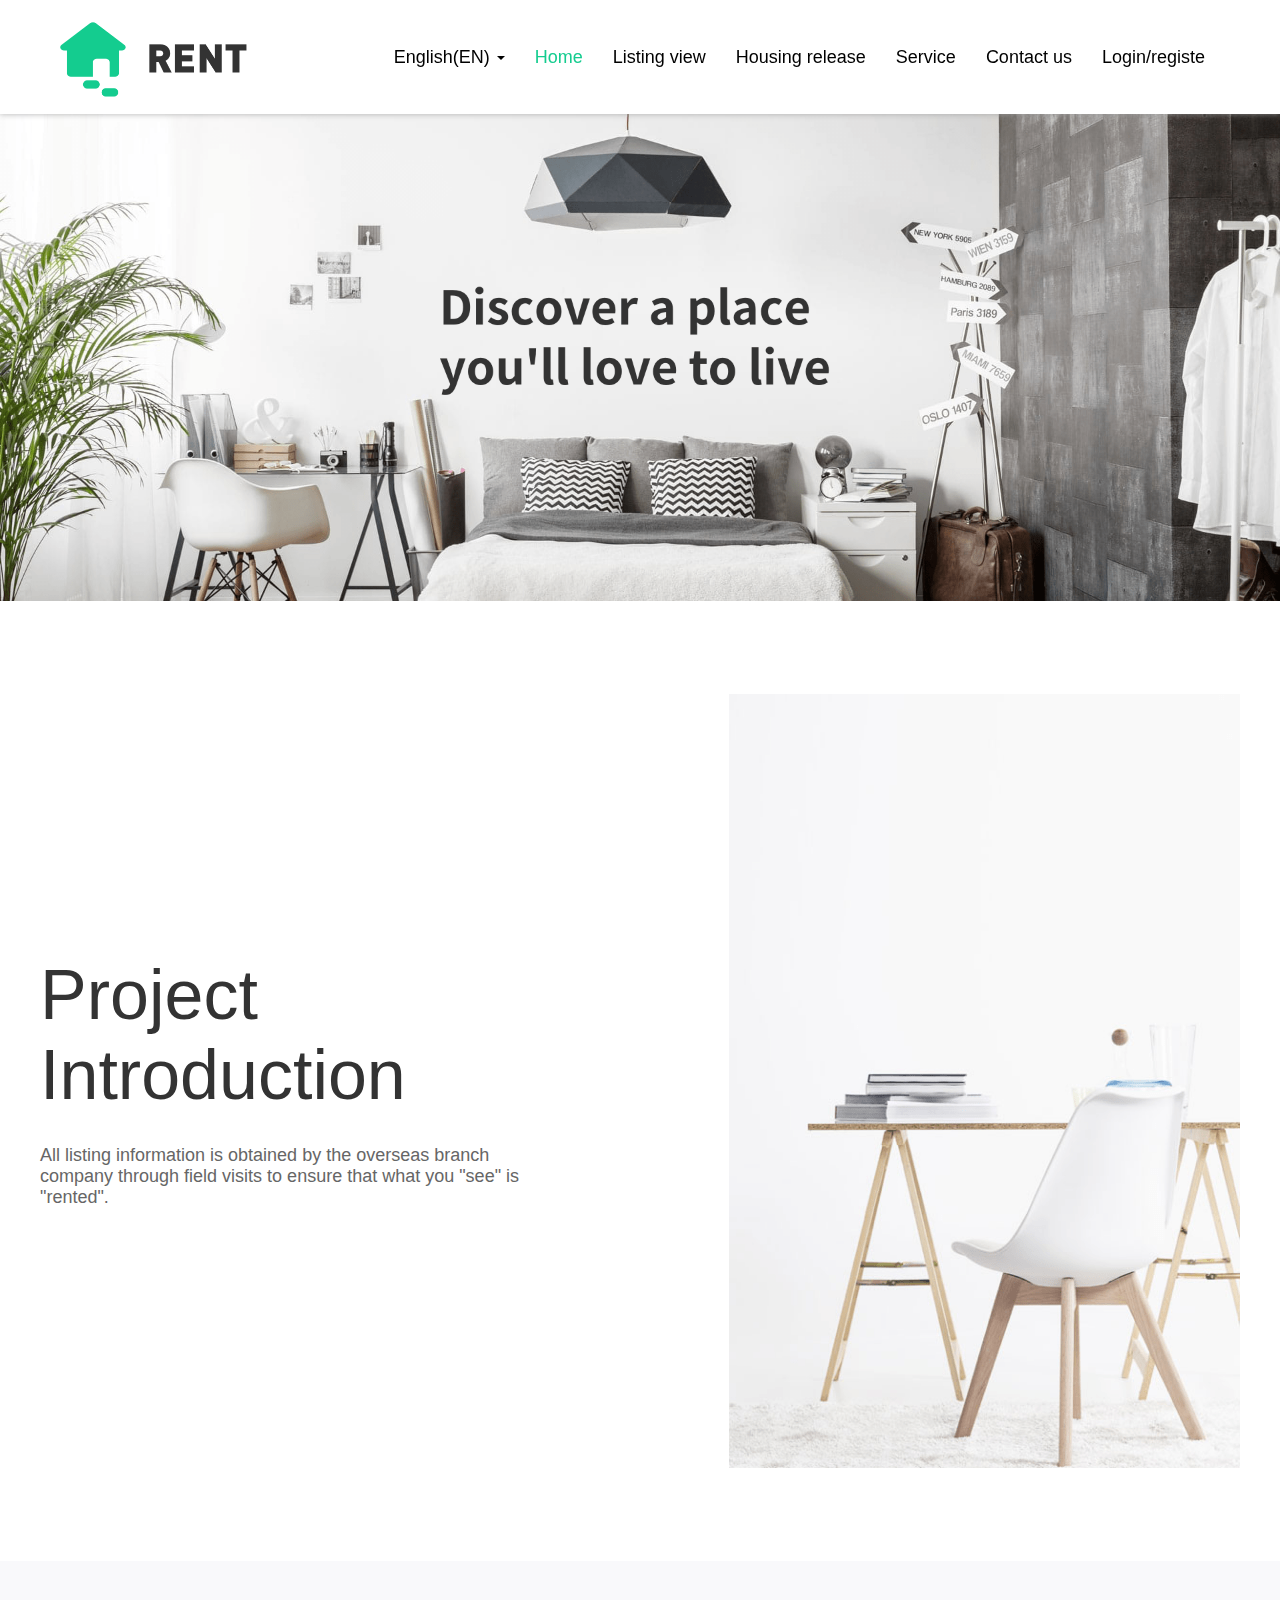
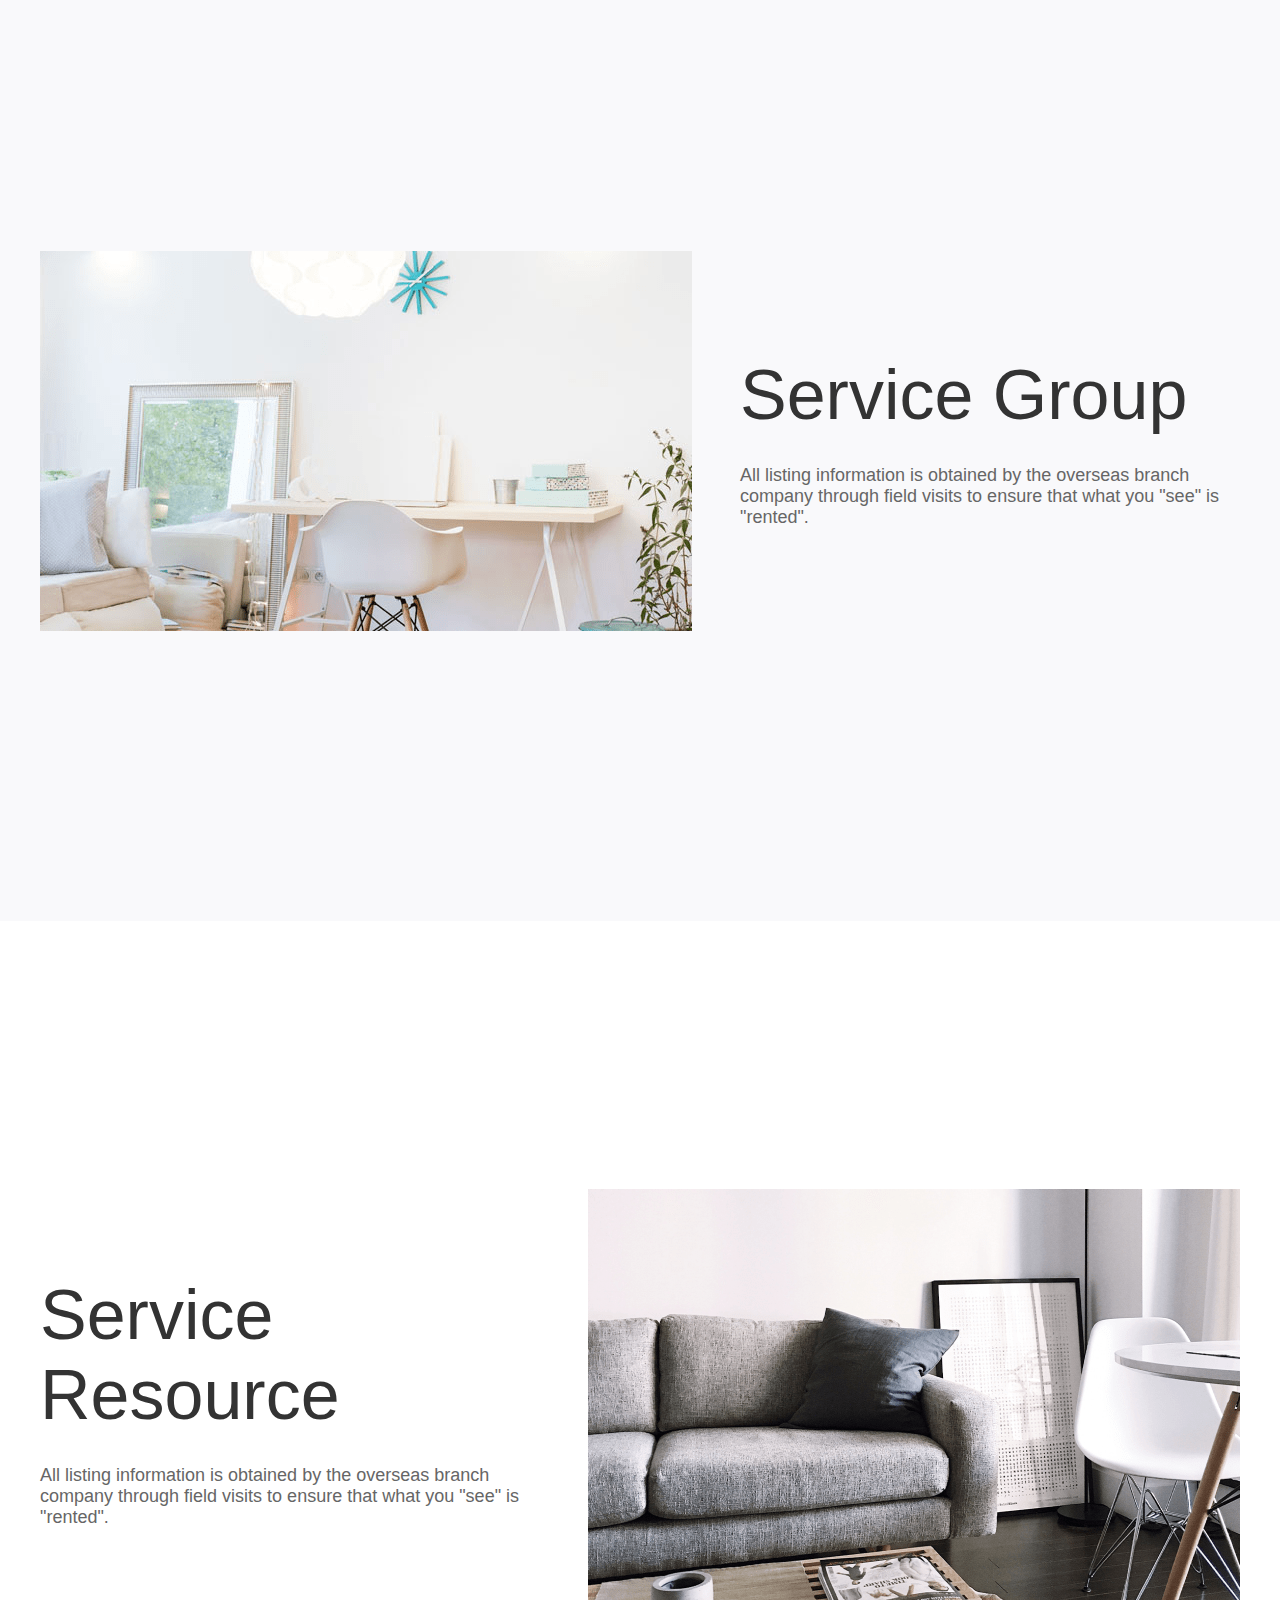
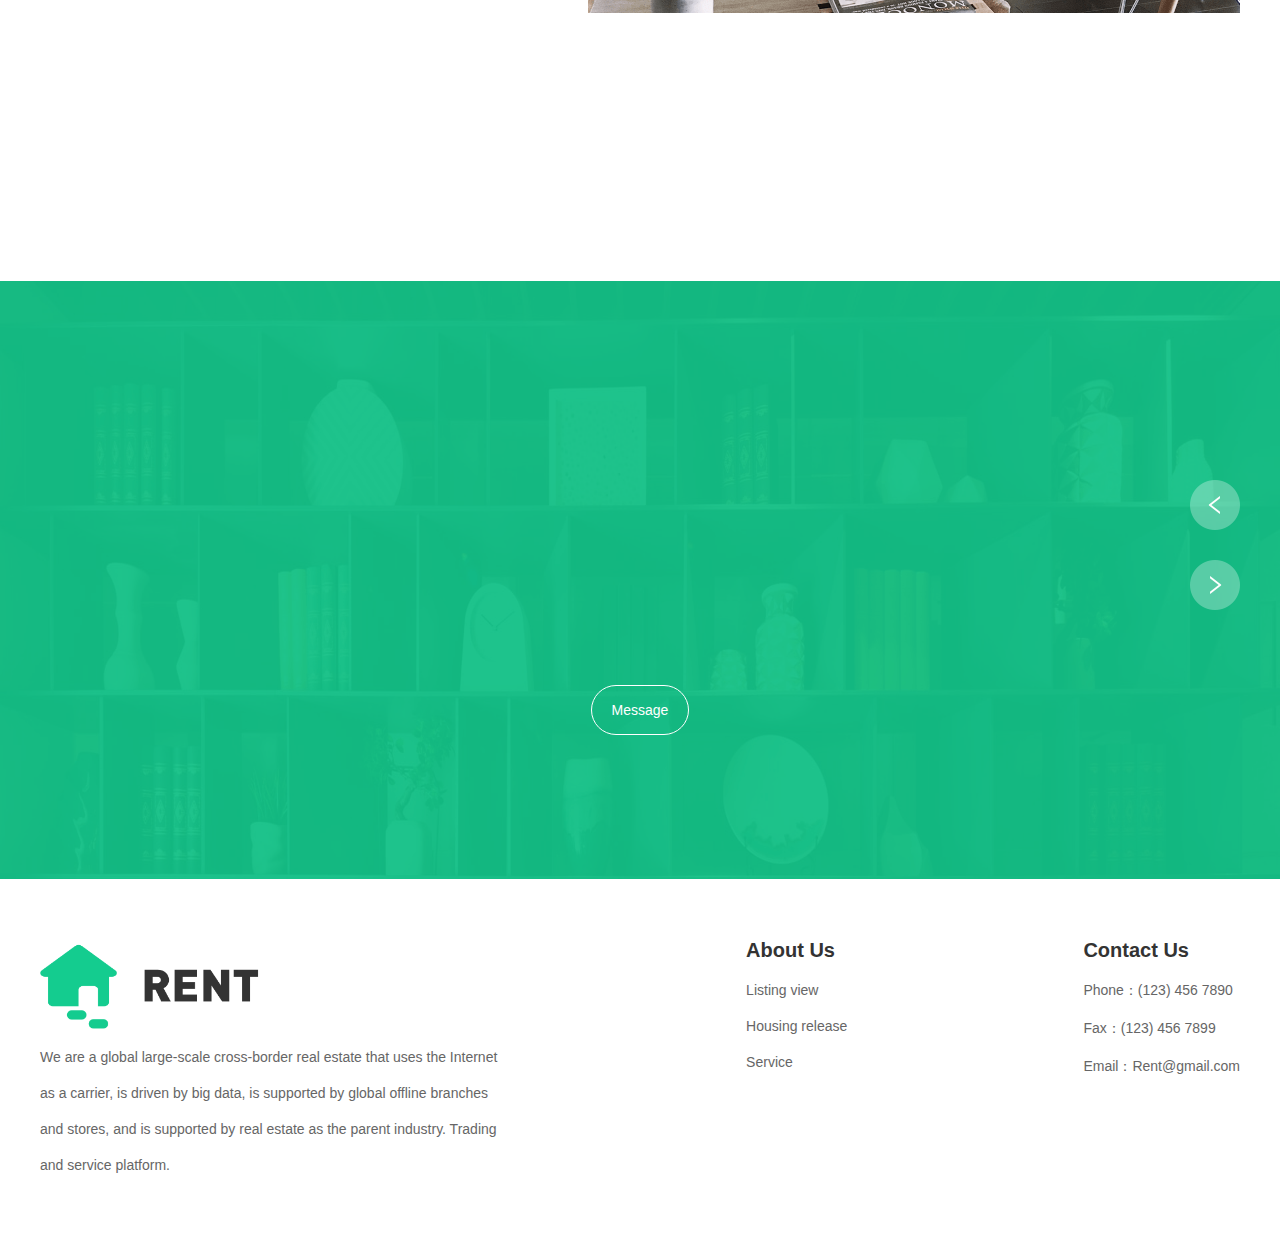
==== commit 89762ad3: "edit" ====
--- a/index.html
+++ b/index.html
@@ -4,6 +4,7 @@
     <meta charset="utf-8">
     <meta http-equiv="X-UA-Compatible" content="IE=edge">
     <meta name="viewport" content="width=device-width, initial-scale=1">
+    <link href="https://cdn.staticfile.org/twitter-bootstrap/3.3.7/css/bootstrap.min.css" rel="stylesheet">
     <link rel="stylesheet" href="js/layui/css/layui.css" >
     <link rel="stylesheet" href="css/swiper.min.css" >
     <link rel="stylesheet" href="css/common.css">
@@ -12,7 +13,7 @@
 <body>
 <div id="header" class="df ai-c just-c-bet shadow">
     <img src="img/common/head.png" class="icon" alt="">
-    <ul class="nav-pills df ai-c fs_18">
+    <ul class="nav df ai-c fs_18">
         <li role="presentation" class="dropdown">
             <a href="javascript:;" class="dropdown-toggle">
                 <span>English(EN)</span>
@@ -68,10 +69,10 @@
         <div class="cont df ai-c just-c-bet c_ff fs_18">
 
             <div class="carousel slide swiper-container">
-                <div id="msgls" class="carousel-inner swiper-wrapper">
+                <div id="msgls" class="swiper-wrapper">
                     <!-- <div class="item swiper-slide">
                         <div class="fs_36">Sam Boone</div>
-                        <div class="mt_20 lh_36 fore-hide ws-pl">A consultant teacher called me directly to help me recommend listings. The whole process still feels quite reliable, mainly because I found a good house! I hope that other friends who are looking for a house can find a good house as soon as possible!</div>
+                        <div class="mt_20 lh_36 ws-pl">A consultant teacher called me directly to help me recommend listings. The whole process still feels quite reliable, mainly because I found a good house! I hope that other friends who are looking for a house can find a good house as soon as possible!</div>
                     </div> -->
                 </div>
             </div>
@@ -80,7 +81,7 @@
                 <img src="img/common/right.png" alt="" class="bt next-btn cur_point" />
             </div>
         </div>
-        <button type="button" class="button open-message">Message</button>
+        <button type="button" class="button open-message mt_20">Message</button>
     </div>
 </div>
 <div id="footer">
@@ -156,9 +157,10 @@
 
 <script src="js/jquery.min.js"></script>
 <script src="js/layui/layui.all.js"></script>
-<script src="js/main.js"></script>
+<script src="https://cdn.staticfile.org/twitter-bootstrap/3.3.7/js/bootstrap.min.js"></script>
 <script src="js/kefu.js"></script>
 <script src="js/swiper.min.js"></script>
+<script src="js/main.js"></script>
 <script>
 var swiper = null;
 var msgLayerIndex = null;
@@ -184,7 +186,7 @@
                 item.msg_content = item.msg_content.replace(/&gt;/g,">");
                 list.append('<div class="item swiper-slide">'+
                     '<div class="fs_36">'+item.email+'</div>'+
-                    '<div class="mt_20 lh_36 fore-hide ws-pl">'+item.msg_content+'</div>'+
+                    '<div class="mt_20 lh_36 ws-pl">'+item.msg_content+'</div>'+
                 '</div>');
             }
             swiper.update();
@@ -235,7 +237,7 @@
         })
         return false;
     });
-    
+
     KeFu.initialize("house.kexec.top", 'index', function () {
         KeFu.toggle_window('show');// 打开窗口
     });
--- a/css/common.css
+++ b/css/common.css
@@ -75,11 +75,11 @@
 
 #header{box-sizing:border-box; position:fixed; top:0; width:100%; height:114px; padding:0 60px; background:#ffffff; z-index:99;}
 #header .icon{width:188px; height:80px;}
-#header .nav-pills>li{position:relative;}
-#header .nav-pills>li>a{display:block; position:relative; padding:10px 15px;}
-#header .nav-pills>li.active>a,
-#header .nav-pills>li.active>a:focus,
-#header .nav-pills>li.active>a:hover{color:#14CC8F;}
+#header .nav>li{position:relative;}
+#header .nav>li>a{display:block; position:relative; padding:10px 15px;}
+#header .nav>li.active>a,
+#header .nav>li.active>a:focus,
+#header .nav>li.active>a:hover{color:#14CC8F;}
 #header .userinfo{display:none;}
 #header .userinfo a{color:#666666;}
 
@@ -133,6 +133,7 @@
 .block-3 .bg-img{position:absolute; width:100%; height:100%; top:0; left:0;}
 .block-3>*{position:relative;}
 .block-3 .carousel{width:940px; height:240px;}
+.block-3 .carousel .item{overflow-y:auto;}
 .block-3 .controls{height:130px;}
 .block-3 .button{box-sizing:border-box; padding:0 20px; height:50px; border:1px solid #ffffff; border-radius:26px; background-color:transparent; color:#ffffff;}
 
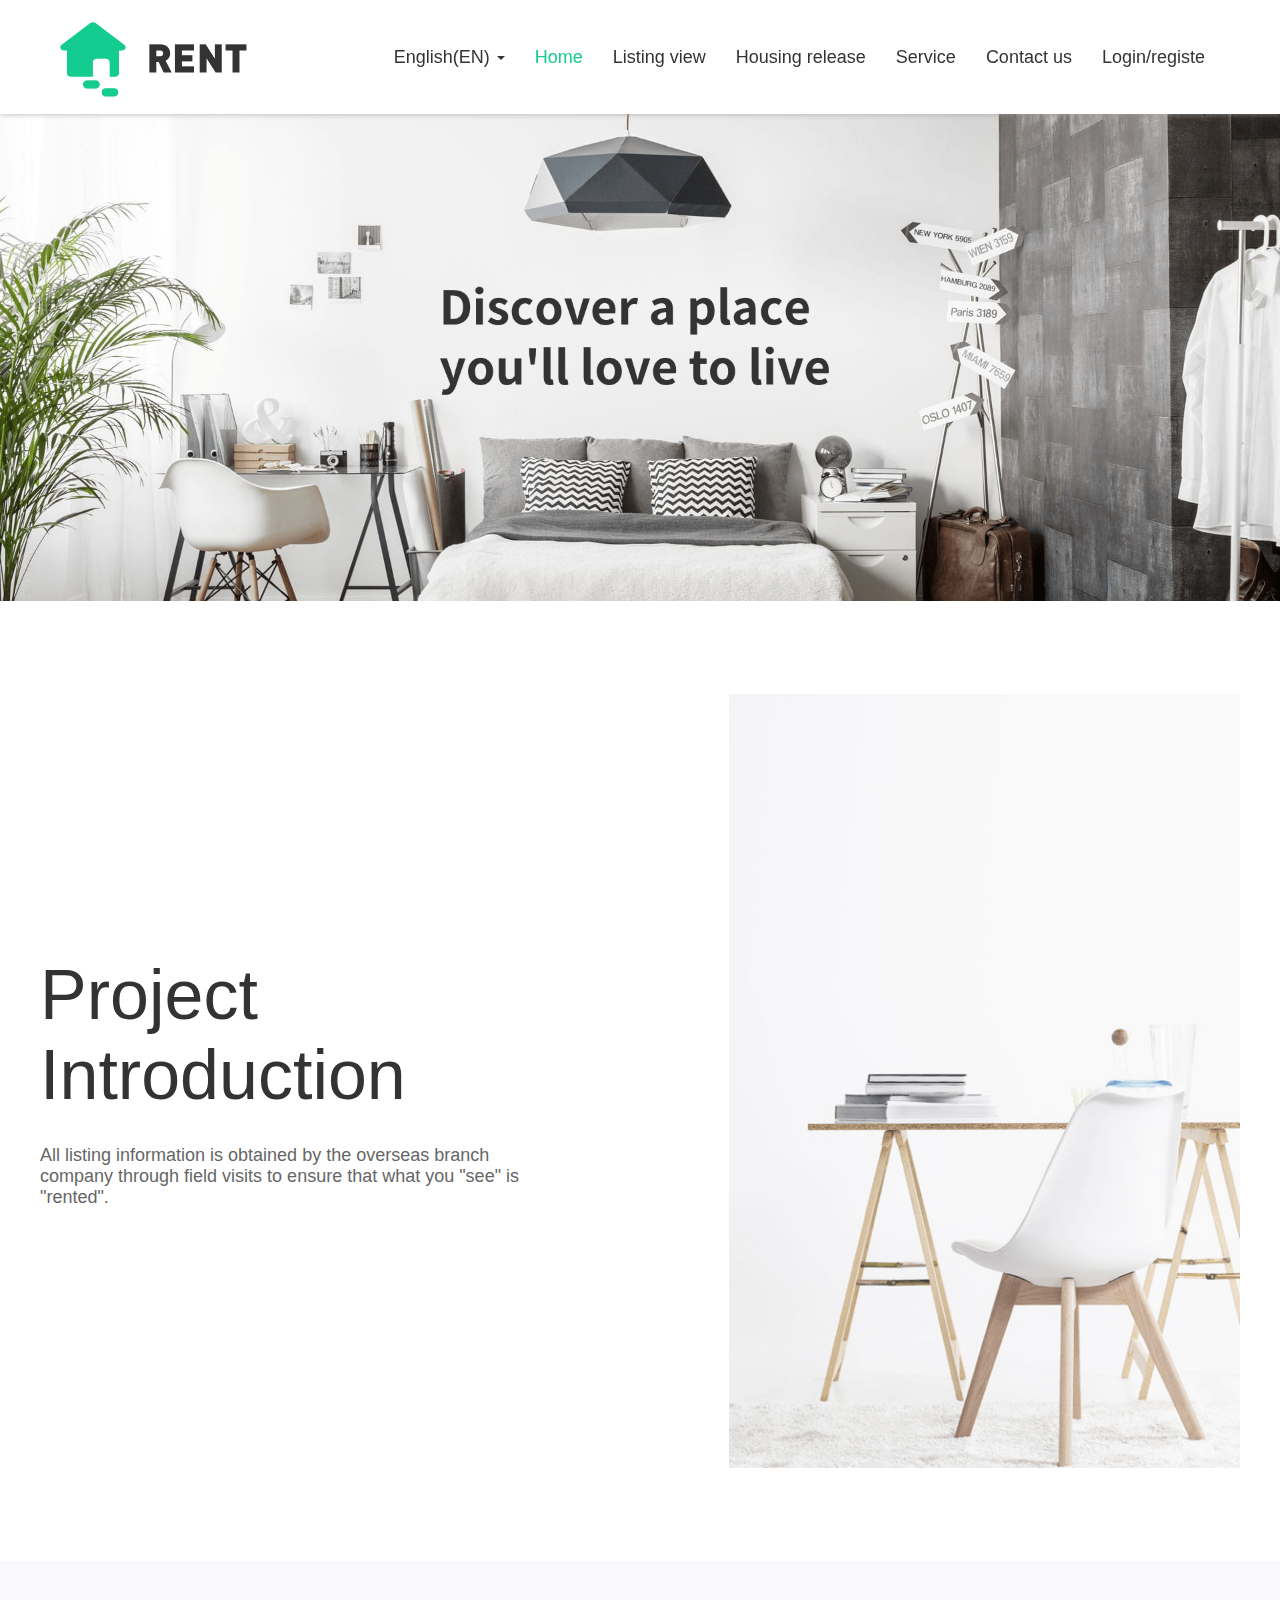
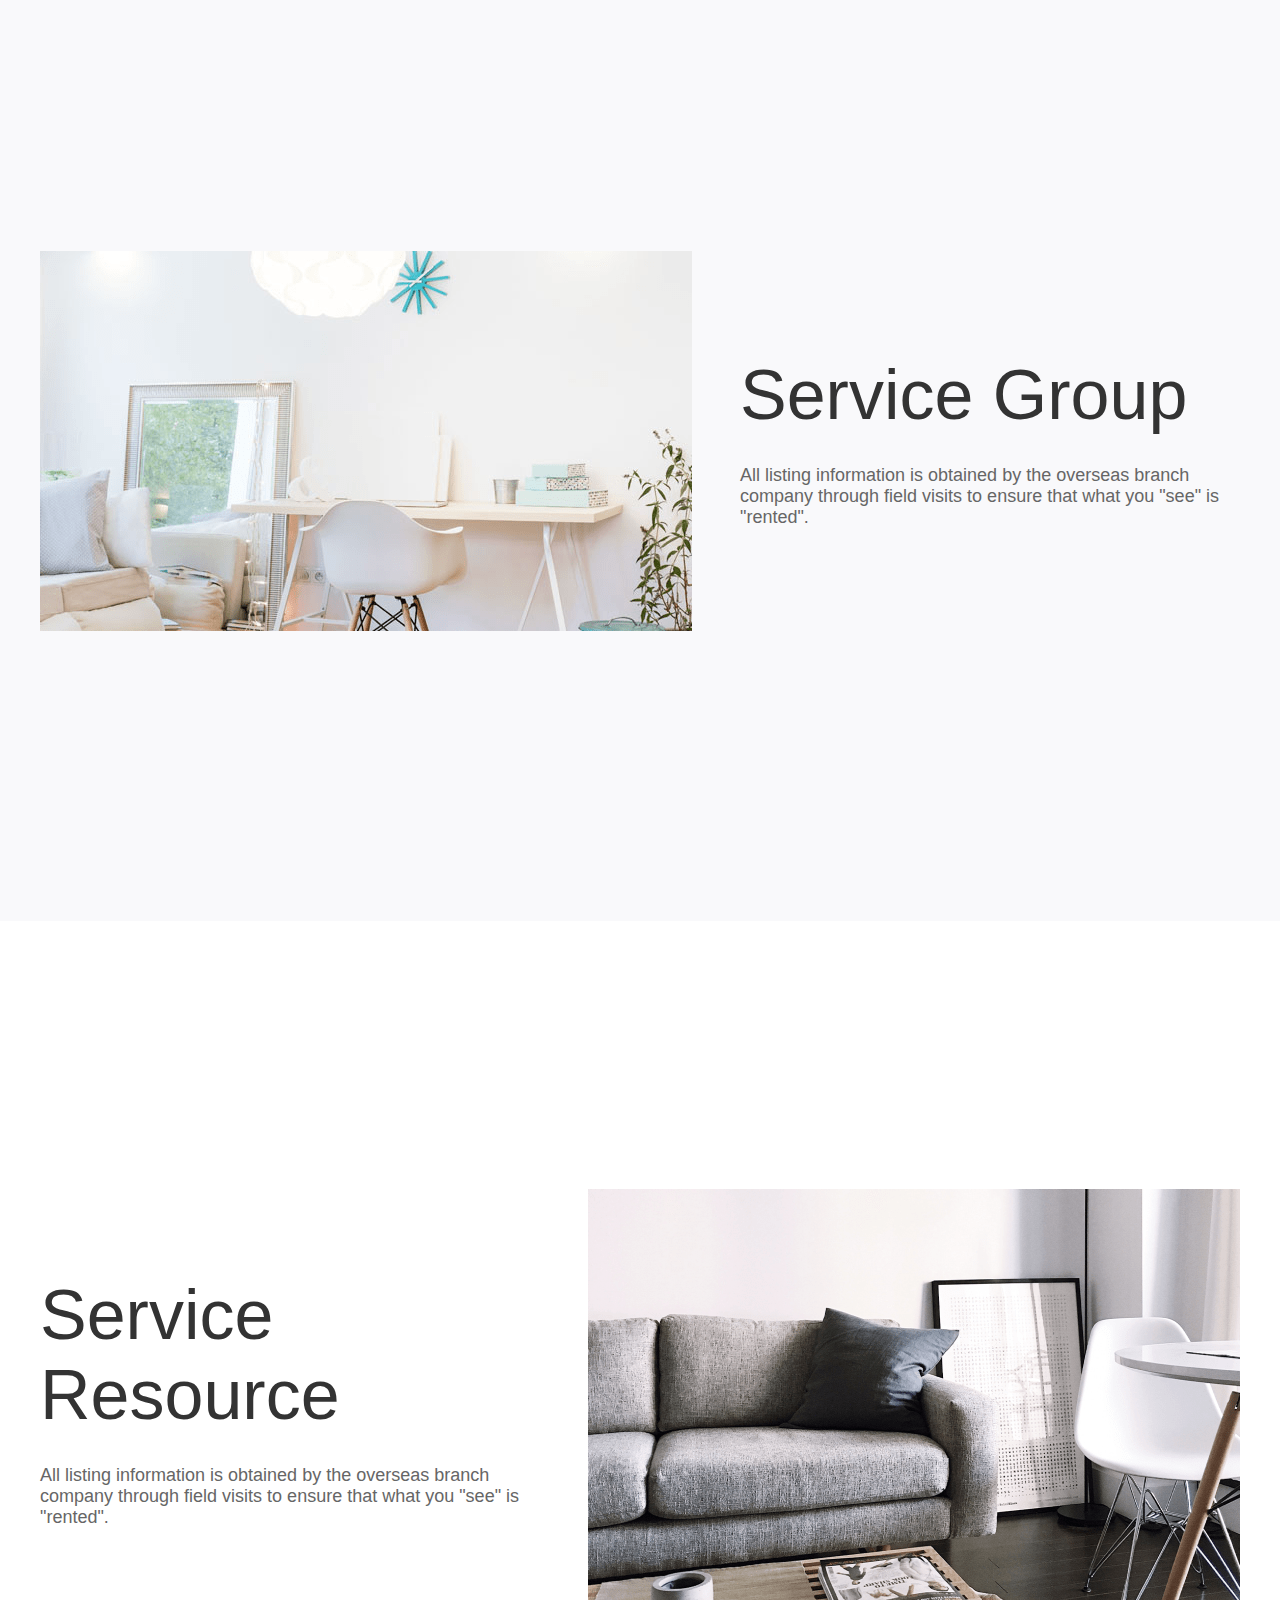
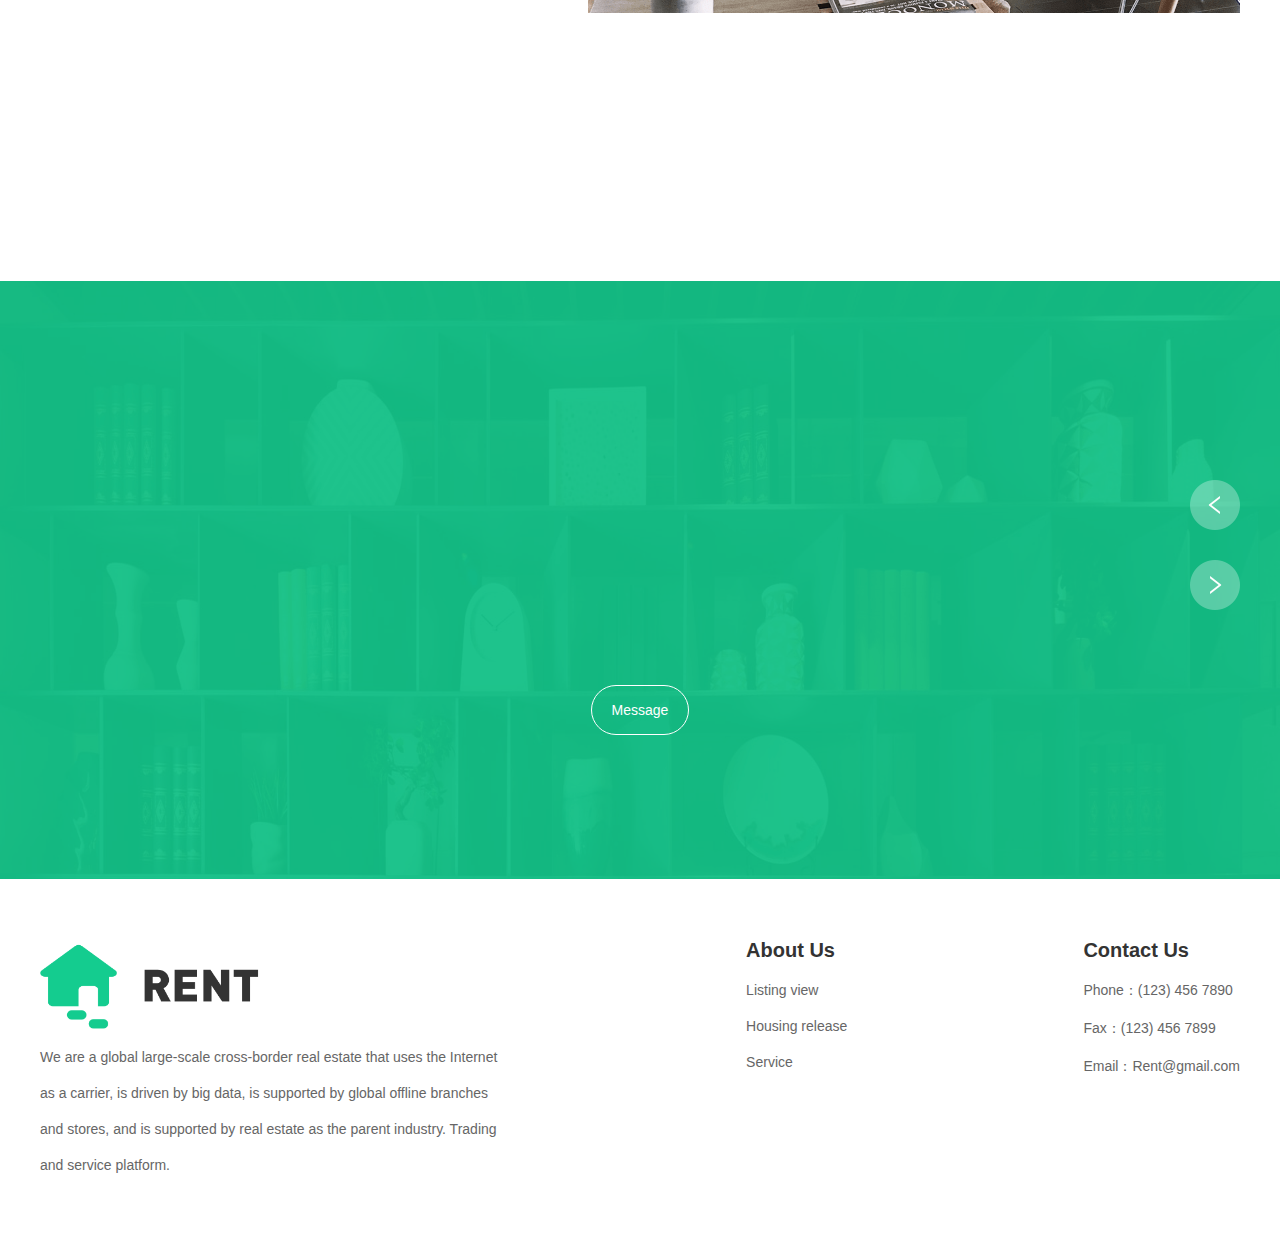
==== commit 3bb6ada7: "add" ====
--- a/index.html
+++ b/index.html
@@ -4,11 +4,11 @@
     <meta charset="utf-8">
     <meta http-equiv="X-UA-Compatible" content="IE=edge">
     <meta name="viewport" content="width=device-width, initial-scale=1">
-    <link href="https://cdn.staticfile.org/twitter-bootstrap/3.3.7/css/bootstrap.min.css" rel="stylesheet">
+    <link rel="stylesheet" href="js/bootstrap-3.3.7-dist/css/bootstrap.min.css">
     <link rel="stylesheet" href="js/layui/css/layui.css" >
     <link rel="stylesheet" href="css/swiper.min.css" >
     <link rel="stylesheet" href="css/common.css">
-    <link href="http://house.kexec.top/assets/addons/kefu/css/kefu_default.css" rel="stylesheet">
+    <link rel="stylesheet" href="css/kefu_default.css">
 </head>
 <body>
 <div id="header" class="df ai-c just-c-bet shadow">
@@ -117,47 +117,9 @@
     </div>
 </form>
 
-<!-- 客服 -->
-<!-- <div id="chat" class="live-chat df df-c just-c-ct hide-box">
-    <img src="img/common/chat.png" alt="" class="bg" />
-    <div class="df ai-c just-c-bet fs_12 c_ff">
-        <span>What can I do for you?</span>
-        <span class="c_ff fs_14 cur_point click-hide">&times;</span>
-    </div>
-    <button type="button" class="open-service mt_10 c_style button fs_12">Live chat</button>
-</div>
-<div id="service" class="service shadow df df-c" style="display:none;">
-    <div class="tit df ai-c just-c-bet fs_20 c_ff">
-        <span class="move f1">Connecting…</span>
-        <span class="fs_24 cur_point cls-layer">&times;</span>
-    </div>
-    <div class="dialog f1 fs_14 c_33">
-        <div class="other">
-            <img src="img/common/kefu.png" alt="" />
-            <div class="txt-box">
-                <div class="title c_66 one-hide">Live chat</div>
-                <div class="txt">what do you need help with？</div>
-            </div>
-        </div>
-        <div class="me">
-            <img src="img/common/yonghu.png" alt="" />
-            <div class="txt-box">
-                <div class="title c_66 one-hide">Live chat</div>
-                <div class="txt">what do you need help with？</div>
-            </div>
-        </div>
-    </div>
-    <div class="iptmsg">
-        <textarea placeholder="Please enter"></textarea>
-        <button class="button com-btn">sand</button>
-    </div>
-</div> -->
-
-
-
 <script src="js/jquery.min.js"></script>
 <script src="js/layui/layui.all.js"></script>
-<script src="https://cdn.staticfile.org/twitter-bootstrap/3.3.7/js/bootstrap.min.js"></script>
+<script src="js/bootstrap-3.3.7-dist/js/bootstrap.min.js"></script>
 <script src="js/kefu.js"></script>
 <script src="js/swiper.min.js"></script>
 <script src="js/main.js"></script>
@@ -237,10 +199,6 @@
         })
         return false;
     });
-
-    KeFu.initialize("house.kexec.top", 'index', function () {
-        KeFu.toggle_window('show');// 打开窗口
-    });
 }
 
 </script>
--- a/css/kefu_default.css
+++ b/css/kefu_default.css
@@ -0,0 +1,602 @@
+:root {
+    --white: #fff;
+    --black: #000;
+    --bg: #f8f8f8;
+    --grey1: #999;
+    --dark: #1a1a1a;
+    --light: #f4f4f4;
+    --wrapper: 100%;
+    --blue: #00b0ff;
+    --grey2: #d2d2d2;
+}
+
+.KeFu .kefu_button {
+    position: fixed;
+    top: 80%;
+    right: 20px;
+    width: 50px;
+    height: 50px;
+    display: block;
+    z-index: 1000;
+    background: url('../img/buoy/1.png') no-repeat;
+    background-size: 100% 100%;
+    animation: pulse 2s infinite;
+    border-radius: 50%;
+    cursor: pointer;
+}
+.KeFu .popover{
+    position: fixed;
+    word-break: break-all;
+}
+
+.KeFu .modal-content .modal-header .modal-title #csr_status {
+    font-size: 12px;
+}
+
+.KeFu .modal-body {
+    width: 100%;
+    display: flex;
+    height: 665px;
+    box-sizing: border-box;
+    background-color: var(--white);
+}
+
+.KeFu .modal-body .announcement {
+    border: none;
+    margin-bottom: 0;
+    border-radius: 0;
+    height: 48px;
+    overflow: hidden;
+    text-overflow: ellipsis;
+    white-space: nowrap; /*不允许换行*/
+    background-color: #fcf8e3;
+    border-color: #faf3cd;
+    color: #c09853;
+}
+
+.KeFu .modal-body .announcement i {
+    padding-right: 4px;
+}
+
+.KeFu .modal-body .kefu-left {
+    flex: 6;
+    height: 100%;
+    border: 1px solid var(--light);
+    word-wrap: break-word;
+    word-break: break-all;
+    overflow: hidden;
+}
+
+.KeFu .modal-body .kefu-right {
+    flex: 2;
+    height: 100%;
+    border: 1px solid var(--light);
+    border-left: none;
+    word-wrap: break-word;
+    overflow: hidden;
+}
+
+#kefu_error {
+    font-family: 'Source Sans Pro', sans-serif;
+    margin-left: 10px;
+    color: #e64340;
+}
+
+.KeFu .modal-body .kefu-left .chat .status {
+    position: relative;
+    float: right;
+    width: 100%;
+    /*margin: 20px 0;*/
+    margin-bottom: 10px;
+    text-align: center;
+}
+
+.KeFu .modal-body .kefu-left .chat .status span {
+    font-size: 12px;
+    display: inline-block;
+    background: #ccc;
+    color: #fff;
+    border-radius: 5px;
+    padding: 3px 10px;
+    line-height: 12px;
+}
+
+.KeFu .modal-body .kefu-left .chat {
+    display: flex;
+    position: relative;
+    box-sizing: border-box;
+    overflow: hidden;
+    padding: 0;
+    height: calc(100% - 158px);
+    justify-content: flex-end;
+    flex-direction: column;
+}
+
+.KeFu .modal-body .kefu-left .chat_scroll {
+    overflow-y: auto;
+    overflow-x: hidden;
+    padding: 20px;
+    box-sizing: border-box;
+}
+
+.KeFu .modal-body .kefu-left .chat_scroll::-webkit-scrollbar, .search_users::-webkit-scrollbar {
+    width: 4px;
+}
+
+.KeFu .modal-body .kefu-left .chat_scroll::-webkit-scrollbar-track, .search_users::-webkit-scrollbar-track {
+    background-color: #fff;
+    -webkit-border-radius: 2em;
+    -moz-border-radius: 2em;
+    border-radius: 2em;
+}
+
+.KeFu .modal-body .kefu-left .chat_scroll::-webkit-scrollbar-thumb {
+    background-color: #e6e6e6;
+    -webkit-border-radius: 2em;
+    -moz-border-radius: 2em;
+    border-radius: 2em;
+}
+
+.KeFu .modal-body .kefu-left .chat_scroll .bubble img{
+    max-height: 200px !important;
+    width: auto !important;
+    vertical-align: bottom;
+}
+
+.popover .popover-content .emoji {
+    height: 30px;
+    width: 30px;
+}
+
+.KeFu .modal-body .kefu_emoji {
+    position: relative;
+}
+
+#kefu_emoji {
+    position: absolute;
+    bottom: 0px;
+    padding: 8px;
+    border: 1px solid var(--light);
+    width: 70%;
+    background-color: #eceff1;
+    display: none;
+    border-radius: 5px;
+    background: #fff;
+    z-index: 1070;
+    cursor: pointer;
+}
+
+#kefu_emoji img {
+    height: 48px;
+    width: 48px;
+    padding: 4px;
+}
+
+#kefu_emoji img:hover {
+    border: 1px solid #f2f2f2;
+}
+
+.KeFu .modal-body .kefu-left .write {
+    height: 100px;
+    padding: 8px;
+    display: block;
+    margin: 0 auto;
+    padding-left: 8px;
+    border-top: 1px solid var(--light);
+    box-sizing: border-box;
+}
+
+.KeFu .modal-body .kefu-left .chat .bubble {
+    font-size: 16px;
+    position: relative;
+    display: inline-block;
+    clear: both;
+    margin-bottom: 8px;
+    padding: 13px 14px;
+    vertical-align: top;
+    border-radius: 5px;
+}
+
+.KeFu .modal-body .kefu-left .chat .bubble:before {
+    position: absolute;
+    top: 19px;
+    display: block;
+    width: 8px;
+    height: 6px;
+    content: '\00a0';
+    -webkit-transform: rotate(29deg) skew(-35deg);
+    transform: rotate(29deg) skew(-35deg);
+}
+
+.KeFu .modal-body .kefu-left .chat .bubble .emoji {
+    width: 40px;
+    height: 40px;
+}
+
+.KeFu .modal-body .kefu-left .chat .bubble.me {
+    float: right;
+    color: var(--white);
+    background-color: var(--blue);
+    align-self: flex-end;
+}
+
+.KeFu .modal-body .kefu-left .chat .bubble.me:before {
+    right: -3px;
+    background-color: var(--blue);
+}
+
+.KeFu .modal-body .kefu-left .chat .bubble.you {
+    float: left;
+    color: var(--dark);
+    background-color: #eceff1;
+    align-self: flex-start;
+}
+
+.KeFu .modal-body .kefu-left .chat .bubble.you:before {
+    left: -3px;
+    background-color: #eceff1;
+}
+
+.KeFu .modal-body .kefu-left .write .write_top {
+    padding-bottom: 8px;
+}
+
+.KeFu .modal-body .kefu-left .write .smiley {
+    display: inline-block;
+    width: 20px;
+    height: 20px;
+    content: '';
+    background: url('../img/smiley.png') no-repeat center;
+    vertical-align: middle;
+    cursor: pointer;
+}
+
+.KeFu .modal-body .kefu-left .write .select_file {
+    display: inline-block;
+    width: 20px;
+    height: 20px;
+    margin-left: 10px;
+    vertical-align: middle;
+    position: relative;
+    cursor: pointer;
+}
+
+.KeFu .modal-body .kefu-left .write #chatfile {
+    filter: alpha(opacity=0);
+    opacity: 0;
+    width: 20px;
+    height: 20px;
+    display: inline-block;
+    position: absolute;
+    z-index: 2;
+    text-indent: -9999px;
+}
+
+.KeFu .modal-body .kefu-left .write .attach {
+    display: inline-block;
+    position: absolute;
+    width: 20px;
+    height: 20px;
+    content: '';
+    background: url('../img/attachment.png') no-repeat center;
+    vertical-align: middle;
+    z-index: 1;
+}
+
+.KeFu .modal-body .kefu-left .write #send_tis {
+    display: inline-block;
+    height: 20px;
+    font-size: 14px;
+    line-height: 20px;
+    margin-left: 10px;
+    vertical-align: middle;
+    color: #999;
+}
+
+.KeFu .modal-body .kefu-left .write pre {
+    font-size: 16px;
+    float: left;
+    width: 100%;
+    height: 60px;
+    overflow-y: auto;
+    overflow-x: hidden;
+    margin: 0;
+    padding: 0;
+    border: 0;
+    padding-left: 2px;
+    white-space: pre-wrap;
+    word-break: normal;
+    color: var(--dark);
+    outline: none;
+    background-color: #fff;
+    font-family: 'Source Sans Pro', sans-serif;
+    font-weight: 400;
+}
+
+.KeFu .modal-body .kefu-left .write #kefu_message .emoji {
+    height: 20px;
+    width: 20px;
+}
+.KeFu .modal-body .kefu-left .write #kefu_message .record {
+    max-height: 60px;
+}
+
+#kefu_chat_slide_f {
+    display: none;
+    margin: 0 auto;
+    padding: 5px;
+}
+
+#kefu_chat_slide .carousel-indicators li {
+    margin-right: 4px !important;
+}
+
+.chat_introduces {
+    width: 90%;
+    display: block;
+    margin: 10px auto;
+}
+
+/*邀请框*/
+
+.kefu_invite_box {
+    width: 400px;
+    height: 200px;
+    position: fixed;
+    top: calc(50% - 100px);
+    left: calc(50% - 200px);
+    border-radius: 5px;
+    z-index: 1200;
+    box-shadow: 0 0 10px rgba(135, 137, 138, 0.27);
+}
+
+.kefu_invite_box .invite_box_close {
+    color: var(--grey1);
+    font-size: 30px;
+    position: absolute;
+    line-height: 30px;
+    right: 10px;
+    cursor: pointer;
+}
+
+.kefu_invite_box .invite_box_close:hover {
+    color: #222;
+}
+
+.kefu_invite_box .bottom_button {
+    position: absolute;
+    bottom: 13px;
+    right: 10px;
+    display: flex;
+}
+
+.kefu_invite_box .bottom_button div {
+    border: 1px solid var(--white);
+    padding: 3px 10px;
+    border-radius: 2px;
+    font-size: 12px;
+    line-height: 20px;
+}
+
+.kefu_invite_box .bottom_button .later {
+    color: var(--white);
+    background: var(--blue);
+    border-color: var(--blue);
+    margin-right: 10px;
+    cursor: pointer;
+}
+
+.kefu_invite_box .bottom_button .consulting {
+    color: var(--blue);
+    background: var(--white);
+    cursor: pointer;
+}
+
+@media screen and (max-width: 1000px) {
+    .KeFu .modal-body .kefu-left {
+        flex: 6;
+        border: 1px solid var(--light);
+        word-wrap: break-word;
+        overflow: hidden;
+    }
+
+    .KeFu .modal-body .kefu-right {
+        display: none;
+    }
+
+    .kefu_invite_box {
+        width: 300px;
+        height: 150px;
+        top: calc(50% - 75px);
+        left: calc(50% - 150px);
+    }
+}
+
+/*抖动动画-代码来源于:shake.css*/
+@keyframes shake-horizontal {
+    2% {
+        transform: translate(-6px, 0) rotate(0);
+    }
+    4% {
+        transform: translate(9px, 0) rotate(0);
+    }
+    6% {
+        transform: translate(-6px, 0) rotate(0);
+    }
+    8% {
+        transform: translate(-2px, 0) rotate(0);
+    }
+    10% {
+        transform: translate(8px, 0) rotate(0);
+    }
+    12% {
+        transform: translate(-6px, 0) rotate(0);
+    }
+    14% {
+        transform: translate(0px, 0) rotate(0);
+    }
+    16% {
+        transform: translate(-1px, 0) rotate(0);
+    }
+    18% {
+        transform: translate(9px, 0) rotate(0);
+    }
+    20% {
+        transform: translate(-4px, 0) rotate(0);
+    }
+    22% {
+        transform: translate(-6px, 0) rotate(0);
+    }
+    24% {
+        transform: translate(-5px, 0) rotate(0);
+    }
+    26% {
+        transform: translate(-9px, 0) rotate(0);
+    }
+    28% {
+        transform: translate(-4px, 0) rotate(0);
+    }
+    30% {
+        transform: translate(2px, 0) rotate(0);
+    }
+    32% {
+        transform: translate(0px, 0) rotate(0);
+    }
+    34% {
+        transform: translate(0px, 0) rotate(0);
+    }
+    36% {
+        transform: translate(1px, 0) rotate(0);
+    }
+    38% {
+        transform: translate(-1px, 0) rotate(0);
+    }
+    40% {
+        transform: translate(0px, 0) rotate(0);
+    }
+    42% {
+        transform: translate(1px, 0) rotate(0);
+    }
+    44% {
+        transform: translate(-8px, 0) rotate(0);
+    }
+    46% {
+        transform: translate(-8px, 0) rotate(0);
+    }
+    48% {
+        transform: translate(8px, 0) rotate(0);
+    }
+    50% {
+        transform: translate(3px, 0) rotate(0);
+    }
+    52% {
+        transform: translate(-4px, 0) rotate(0);
+    }
+    54% {
+        transform: translate(3px, 0) rotate(0);
+    }
+    56% {
+        transform: translate(-8px, 0) rotate(0);
+    }
+    58% {
+        transform: translate(0px, 0) rotate(0);
+    }
+    60% {
+        transform: translate(-9px, 0) rotate(0);
+    }
+    62% {
+        transform: translate(-4px, 0) rotate(0);
+    }
+    64% {
+        transform: translate(2px, 0) rotate(0);
+    }
+    66% {
+        transform: translate(1px, 0) rotate(0);
+    }
+    68% {
+        transform: translate(-7px, 0) rotate(0);
+    }
+    70% {
+        transform: translate(-8px, 0) rotate(0);
+    }
+    72% {
+        transform: translate(5px, 0) rotate(0);
+    }
+    74% {
+        transform: translate(-7px, 0) rotate(0);
+    }
+    76% {
+        transform: translate(6px, 0) rotate(0);
+    }
+    78% {
+        transform: translate(-6px, 0) rotate(0);
+    }
+    80% {
+        transform: translate(4px, 0) rotate(0);
+    }
+    82% {
+        transform: translate(-8px, 0) rotate(0);
+    }
+    84% {
+        transform: translate(-3px, 0) rotate(0);
+    }
+    86% {
+        transform: translate(2px, 0) rotate(0);
+    }
+    88% {
+        transform: translate(-1px, 0) rotate(0);
+    }
+    90% {
+        transform: translate(1px, 0) rotate(0);
+    }
+    92% {
+        transform: translate(-5px, 0) rotate(0);
+    }
+    94% {
+        transform: translate(-8px, 0) rotate(0);
+    }
+    96% {
+        transform: translate(0px, 0) rotate(0);
+    }
+    98% {
+        transform: translate(-8px, 0) rotate(0);
+    }
+    0%, 100% {
+        transform: translate(0, 0) rotate(0);
+    }
+}
+
+.kefu-shake-horizontal {
+    transform-origin: center center;
+    animation-name: shake-horizontal;
+    animation-duration: 100ms;
+    animation-timing-function: ease-in-out;
+    animation-iteration-count: 4;
+}
+
+@-webkit-keyframes pulse {
+    0% {
+        -webkit-box-shadow: 0 0 0 0 rgba(13, 130, 255, 0.4);
+    }
+    70% {
+        -webkit-box-shadow: 0 0 0 10px rgba(13, 130, 255, 0);
+    }
+    100% {
+        -webkit-box-shadow: 0 0 0 0 rgba(13, 130, 255, 0);
+    }
+}
+
+@keyframes pulse {
+    0% {
+        -moz-box-shadow: 0 0 0 0 rgba(13, 130, 255, 0.4);
+        box-shadow: 0 0 0 0 rgba(13, 130, 255, 0.4);
+    }
+    70% {
+        -moz-box-shadow: 0 0 0 10px rgba(13, 130, 255, 0);
+        box-shadow: 0 0 0 10px rgba(13, 130, 255, 0);
+    }
+    100% {
+        -moz-box-shadow: 0 0 0 0 rgba(13, 130, 255, 0);
+        box-shadow: 0 0 0 0 rgba(13, 130, 255, 0);
+    }
+}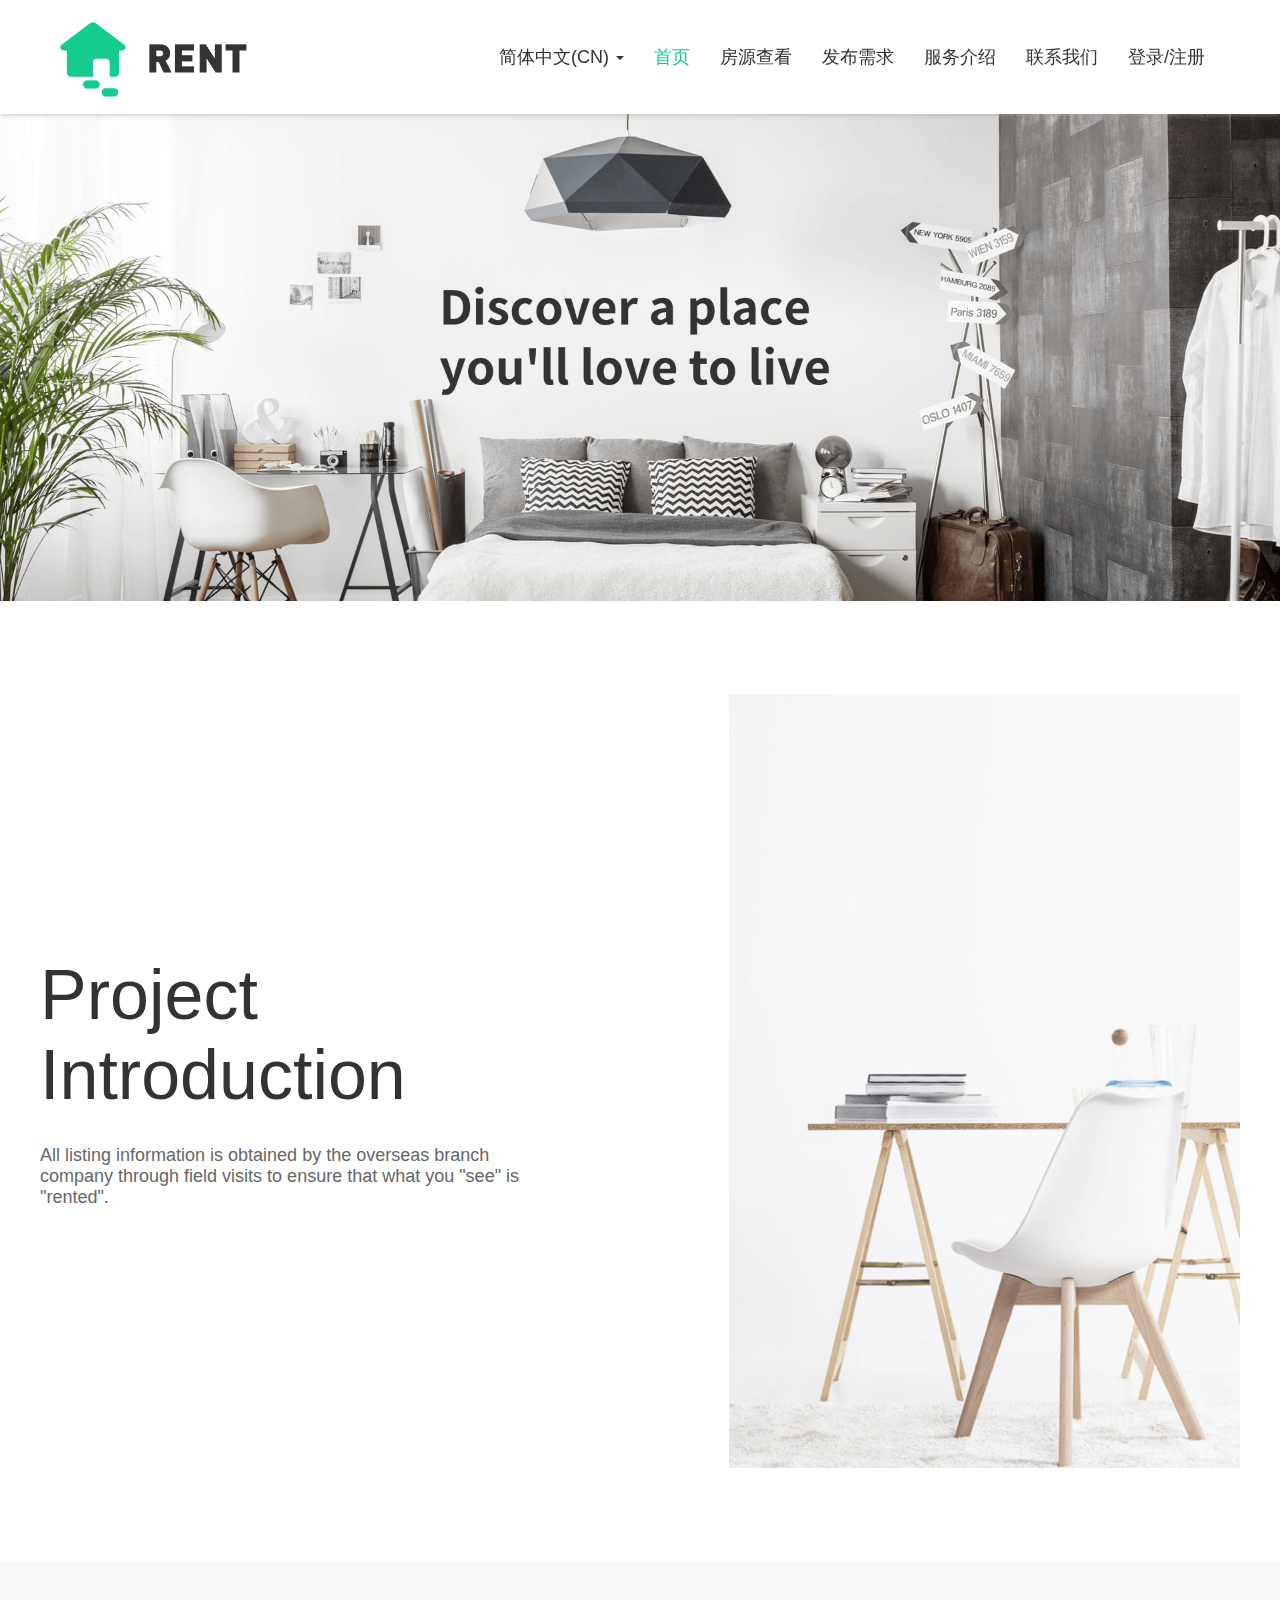
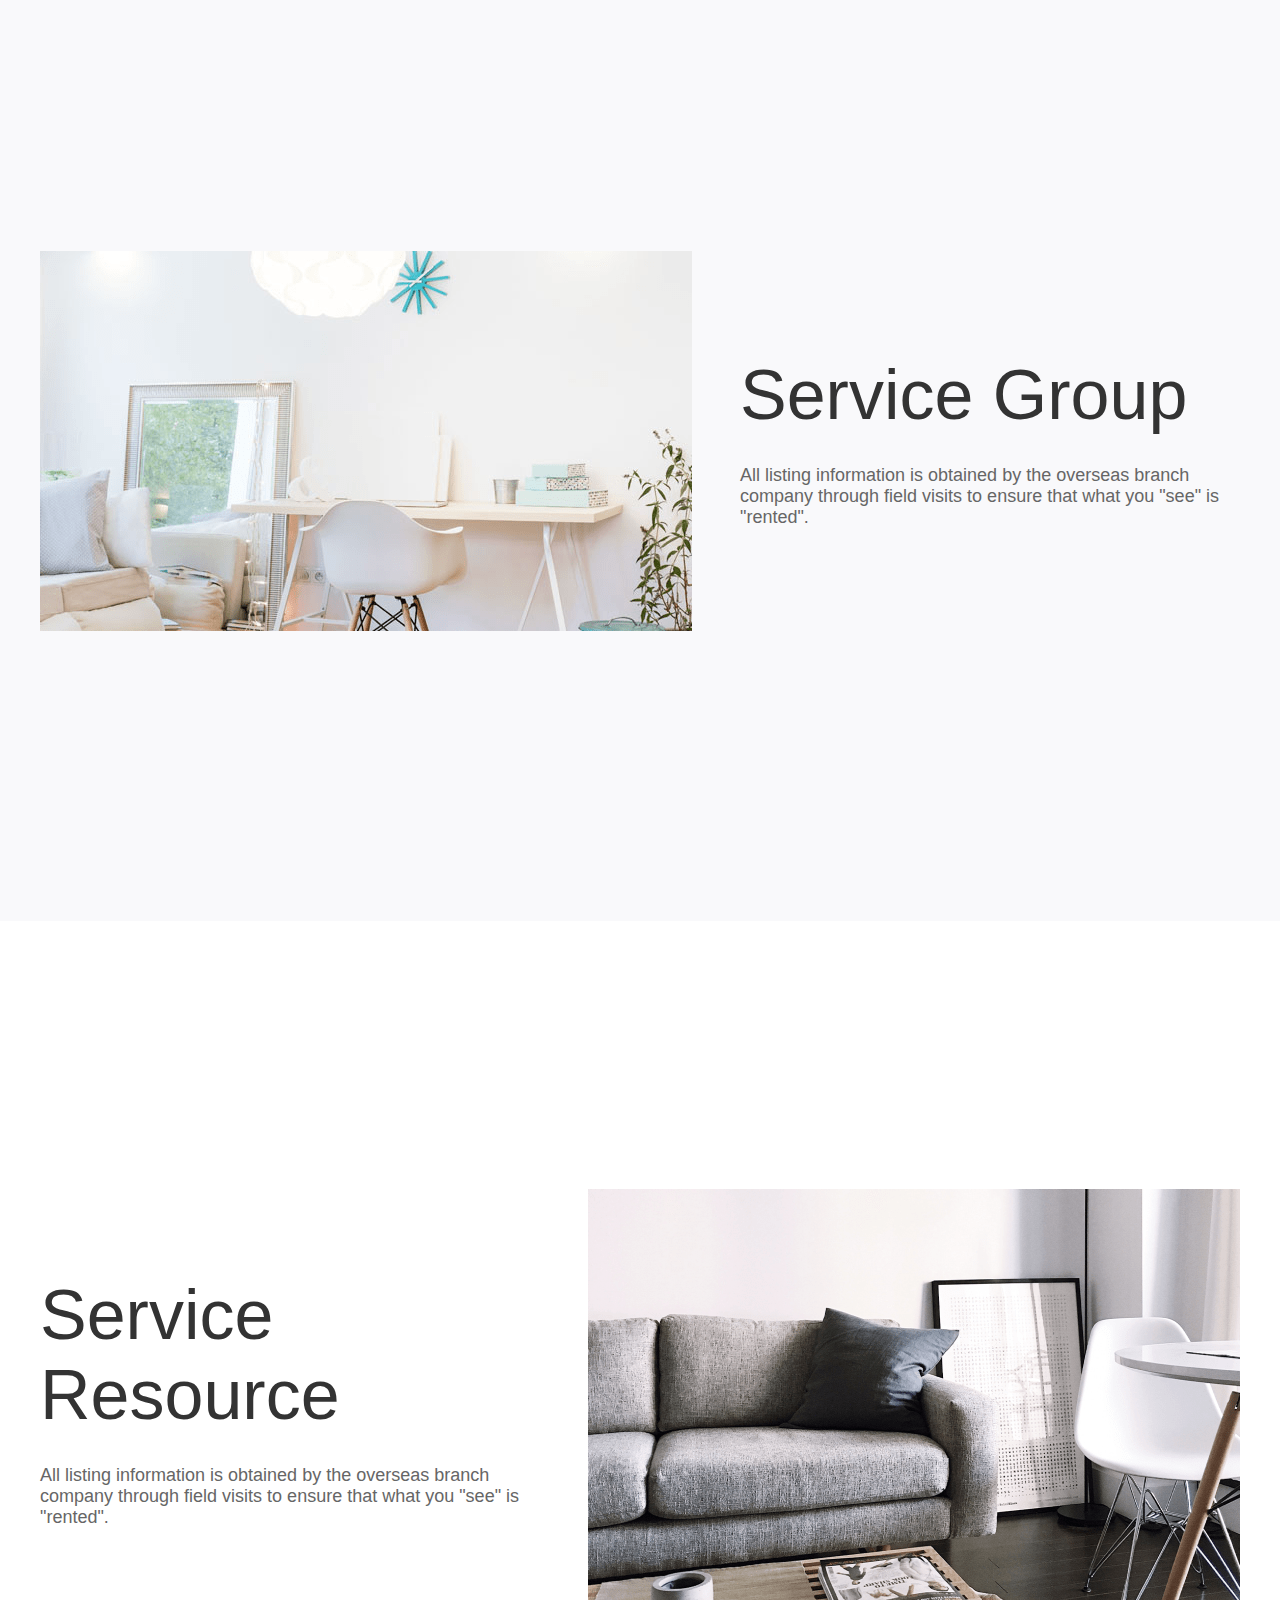
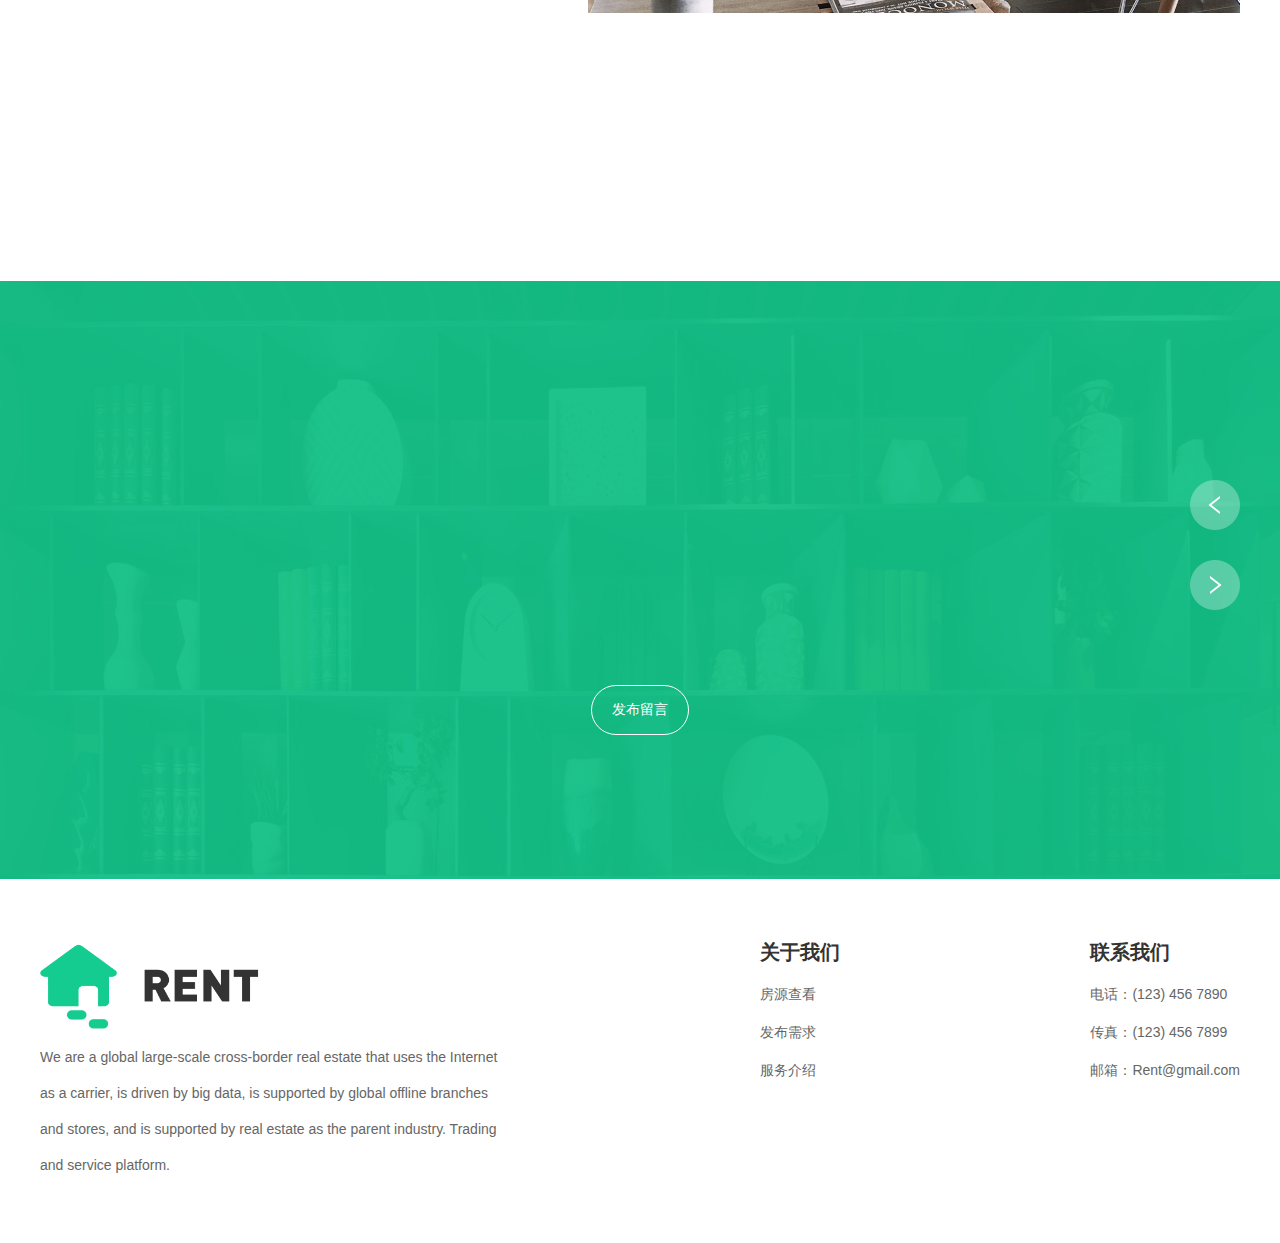
==== commit 6dc7c40b: "edit" ====
--- a/index.html
+++ b/index.html
@@ -16,7 +16,7 @@
     <ul class="nav df ai-c fs_18">
         <li role="presentation" class="dropdown">
             <a href="javascript:;" class="dropdown-toggle">
-                <span>English(EN)</span>
+                <span class="sellang">English(EN)</span>
                 <span class="caret"></span>
             </a>
             <ul class="change-lang dropdown-menu">
@@ -24,12 +24,12 @@
                 <li><a class="item" data-id="cn" href="javascript:;">简体中文(CN)</a></li>
             </ul>
         </li>
-        <li class="active" role="presentation"><a href="index.html">Home</a></li>
-        <li role="presentation"><a href="list.html">Listing view</a></li>
-        <li role="presentation"><a href="formpage.html">Housing release</a></li>
-        <li role="presentation"><a href="service.html">Service</a></li>
-        <li role="presentation"><a href="contactus.html">Contact us</a></li>
-        <li role="presentation" class="showlogin"><a class="menu-login" href="javascript:;">Login/registe</a></li>
+        <li class="active" role="presentation"><a href="index.html"><span class="lang lang-cn">首页</span><span class="lang lang-en">Home</span></a></li>
+        <li role="presentation"><a href="list.html"><span class="lang lang-cn">房源查看</span><span class="lang lang-en">Listing view</span></a></li>
+        <li role="presentation"><a class="islogin" href="formpage.html"><span class="lang lang-cn">发布需求</span><span class="lang lang-en">Housing release</span></a></li>
+        <li role="presentation"><a href="service.html"><span class="lang lang-cn">服务介绍</span><span class="lang lang-en">Service</span></a></li>
+        <li role="presentation"><a href="contactus.html"><span class="lang lang-cn">联系我们</span><span class="lang lang-en">Contact us</span></a></li>
+        <li role="presentation" class="showlogin"><a class="menu-login" href="javascript:;"><span class="lang lang-cn">登录/注册</span><span class="lang lang-en">Login/registe</span></a></li>
         <li role="presentation" class="userinfo"><a href="javascript:;"></a></li>
     </ul>
 </div>
@@ -81,7 +81,7 @@
                 <img src="img/common/right.png" alt="" class="bt next-btn cur_point" />
             </div>
         </div>
-        <button type="button" class="button open-message mt_20">Message</button>
+        <button type="button" class="button open-message mt_20"><span class="lang lang-cn">发布留言</span><span class="lang lang-en">Message</span></button>
     </div>
 </div>
 <div id="footer">
@@ -92,28 +92,28 @@
         </div>
         <!-- 跳转链接 -->
         <ul>
-            <li class="b c_33 fs_20">About Us</li>
-            <li class="mt_20"><a href="list.html">Listing view</a></li>
-            <li class="mt_20"><a href="formpage.html">Housing release</a></li>
-            <li class="mt_20"><a href="service.html">Service</a></li>
+            <li class="b c_33 fs_20"><span class="lang lang-cn">关于我们</span><span class="lang lang-en">About Us</span></li>
+            <li class="mt_20"><a href="list.html"><span class="lang lang-cn">房源查看</span><span class="lang lang-en">Listing view</span></a></li>
+            <li class="mt_20"><a href="formpage.html"><span class="lang lang-cn">发布需求</span><span class="lang lang-en">Housing release</span></a></li>
+            <li class="mt_20"><a href="service.html"><span class="lang lang-cn">服务介绍</span><span class="lang lang-en">Service</span></a></li>
         </ul>
         <ul>
-            <li class="b c_33 fs_20">Contact Us</li>
-            <li class="mt_20">Phone：(123) 456 7890</li>
-            <li class="mt_20">Fax：(123) 456 7899</li>
-            <li class="mt_20">Email：Rent@gmail.com</li>
+            <li class="b c_33 fs_20"><span class="lang lang-cn">联系我们</span><span class="lang lang-en">Contact Us</span></li>
+            <li class="mt_20"><span class="lang lang-cn">电话：</span><span class="lang lang-en">Phone：</span>(123) 456 7890</li>
+            <li class="mt_20"><span class="lang lang-cn">传真：</span><span class="lang lang-en">Fax：</span>(123) 456 7899</li>
+            <li class="mt_20"><span class="lang lang-cn">邮箱：</span><span class="lang lang-en">Email：</span>Rent@gmail.com</li>
         </ul>
     </div>
 </div>
 
 <form id="message" class="message" style="display:none;">
     <div class="title df ai-c just-c-ct fs_20 c_ff">
-        <span>Message</span>
+        <span><span class="lang lang-cn">发布留言</span><span class="lang lang-en">Message</span></span>
         <span class="cls fs_36 cur_point cls-layer">&times;</span>
     </div>
     <textarea placeholder="Please enter" class="input c_33 fs_16"></textarea>
     <div class="btn-box">
-        <button type="submit" class="com-btn">sand</button>
+        <button type="submit" class="com-btn"><span class="lang lang-cn">发布</span><span class="lang lang-en">Sand</span></button>
     </div>
 </form>
 
@@ -167,7 +167,11 @@
     });
     // 留言
     $(".open-message").click(function(){
-        if(!localStorage.getItem("token")){layer.msg("请先登录");return}
+        if(!testLogin){
+            openLogin();
+            layer.msg("请先登录",{time: 1000});
+            return;
+        }
         msgLayerIndex = layer.open({
             type: 1,
             title: false,
--- a/css/common.css
+++ b/css/common.css
@@ -6,6 +6,8 @@
 a{color:inherit;}
 *:focus{outline:none;}
 
+.lang{display:none;}
+.lang:first-child{display:inline;}
 .df{display:flex; flex-direction:row;}
 .df-r{flex-direction: row;}
 .df-c{flex-direction: column;}
--- a/css/kefu_default.css
+++ b/css/kefu_default.css
@@ -18,7 +18,7 @@
     height: 50px;
     display: block;
     z-index: 1000;
-    background: url('../img/buoy/1.png') no-repeat;
+    background: url('../img/common/1.png') no-repeat;
     background-size: 100% 100%;
     animation: pulse 2s infinite;
     border-radius: 50%;
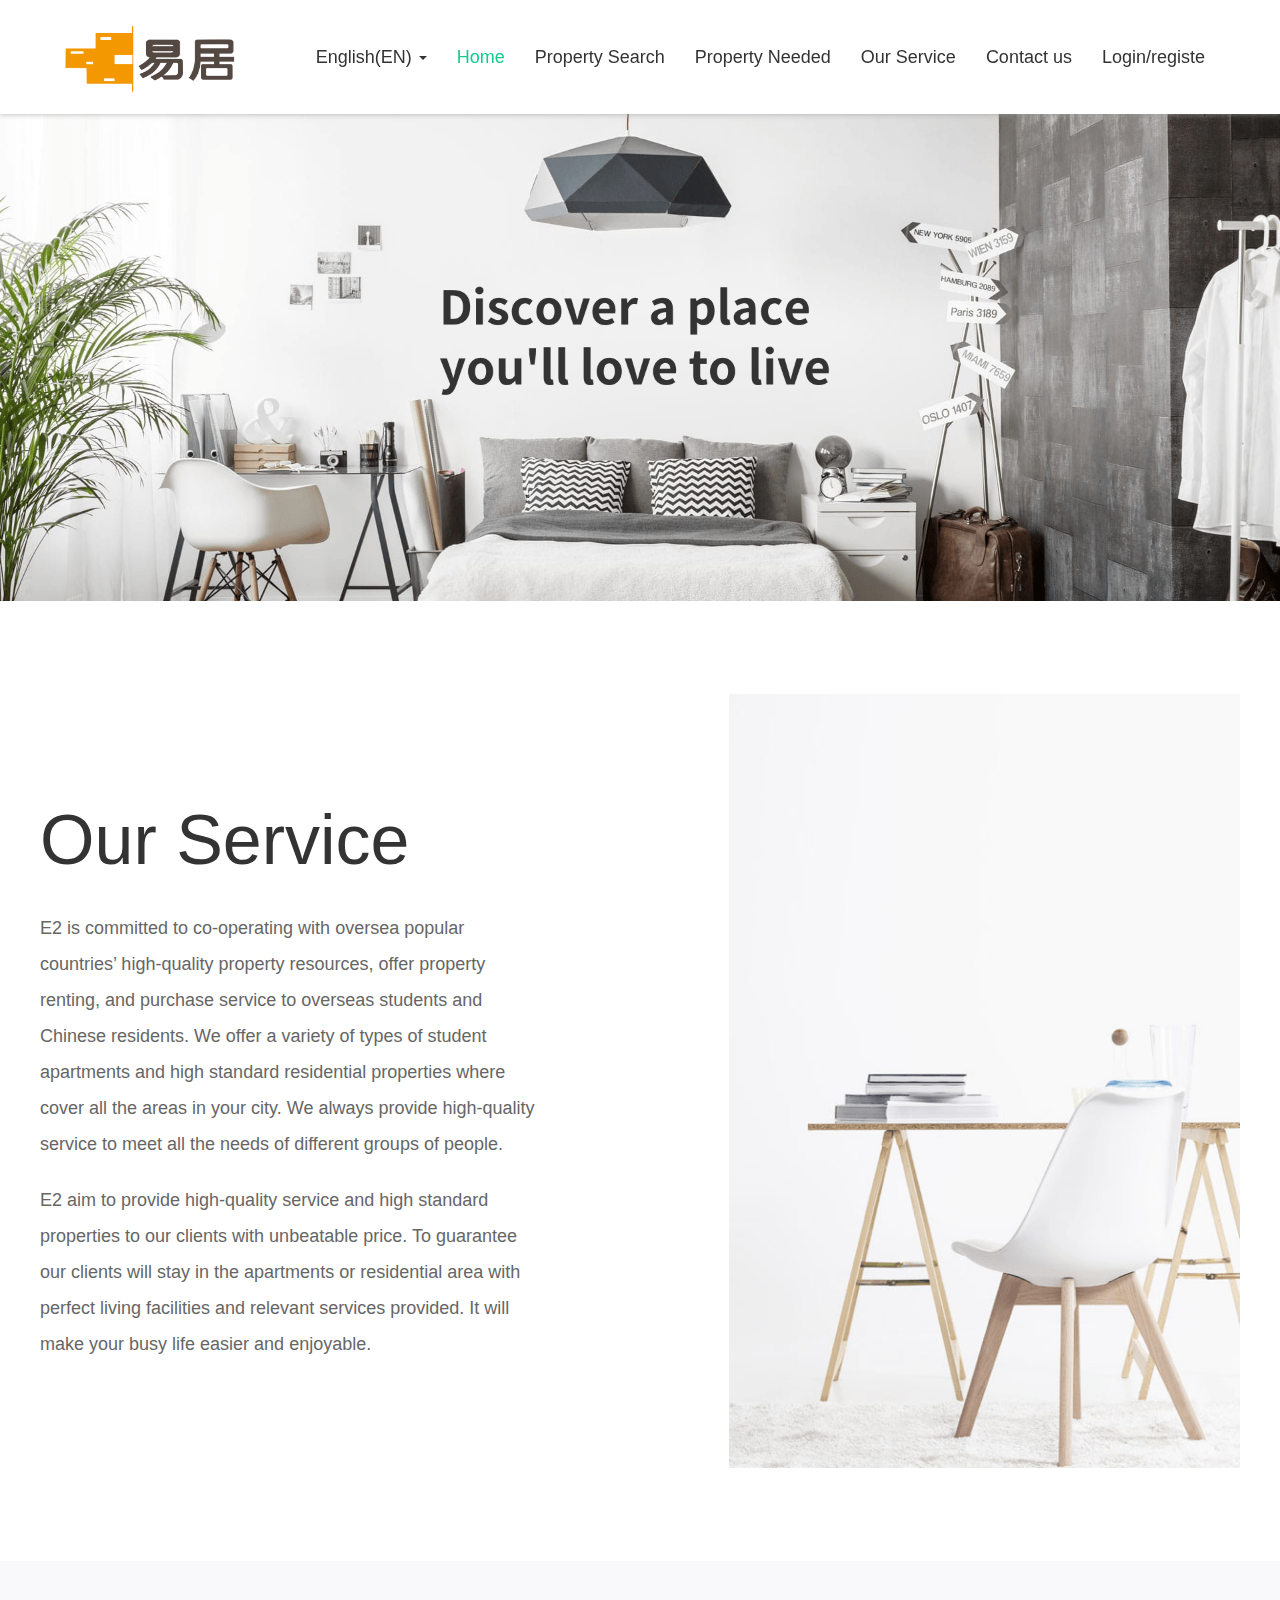
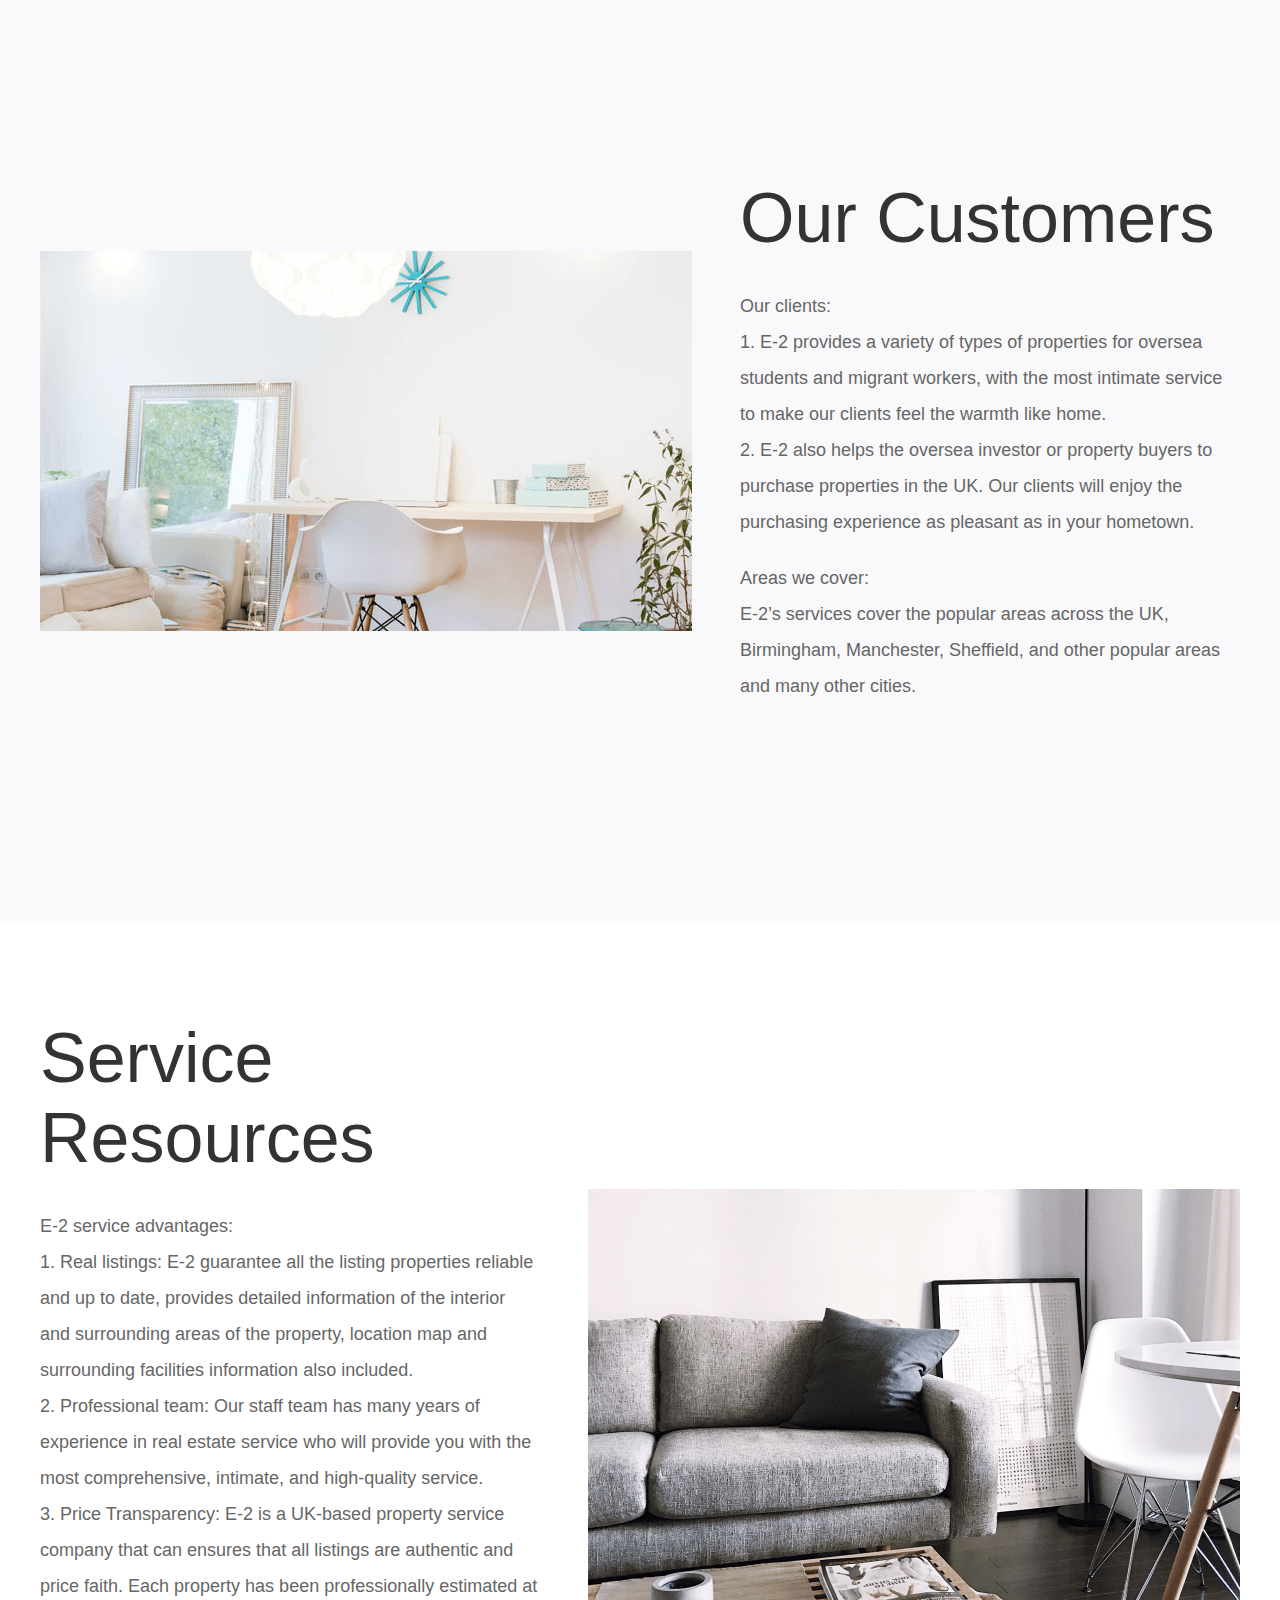
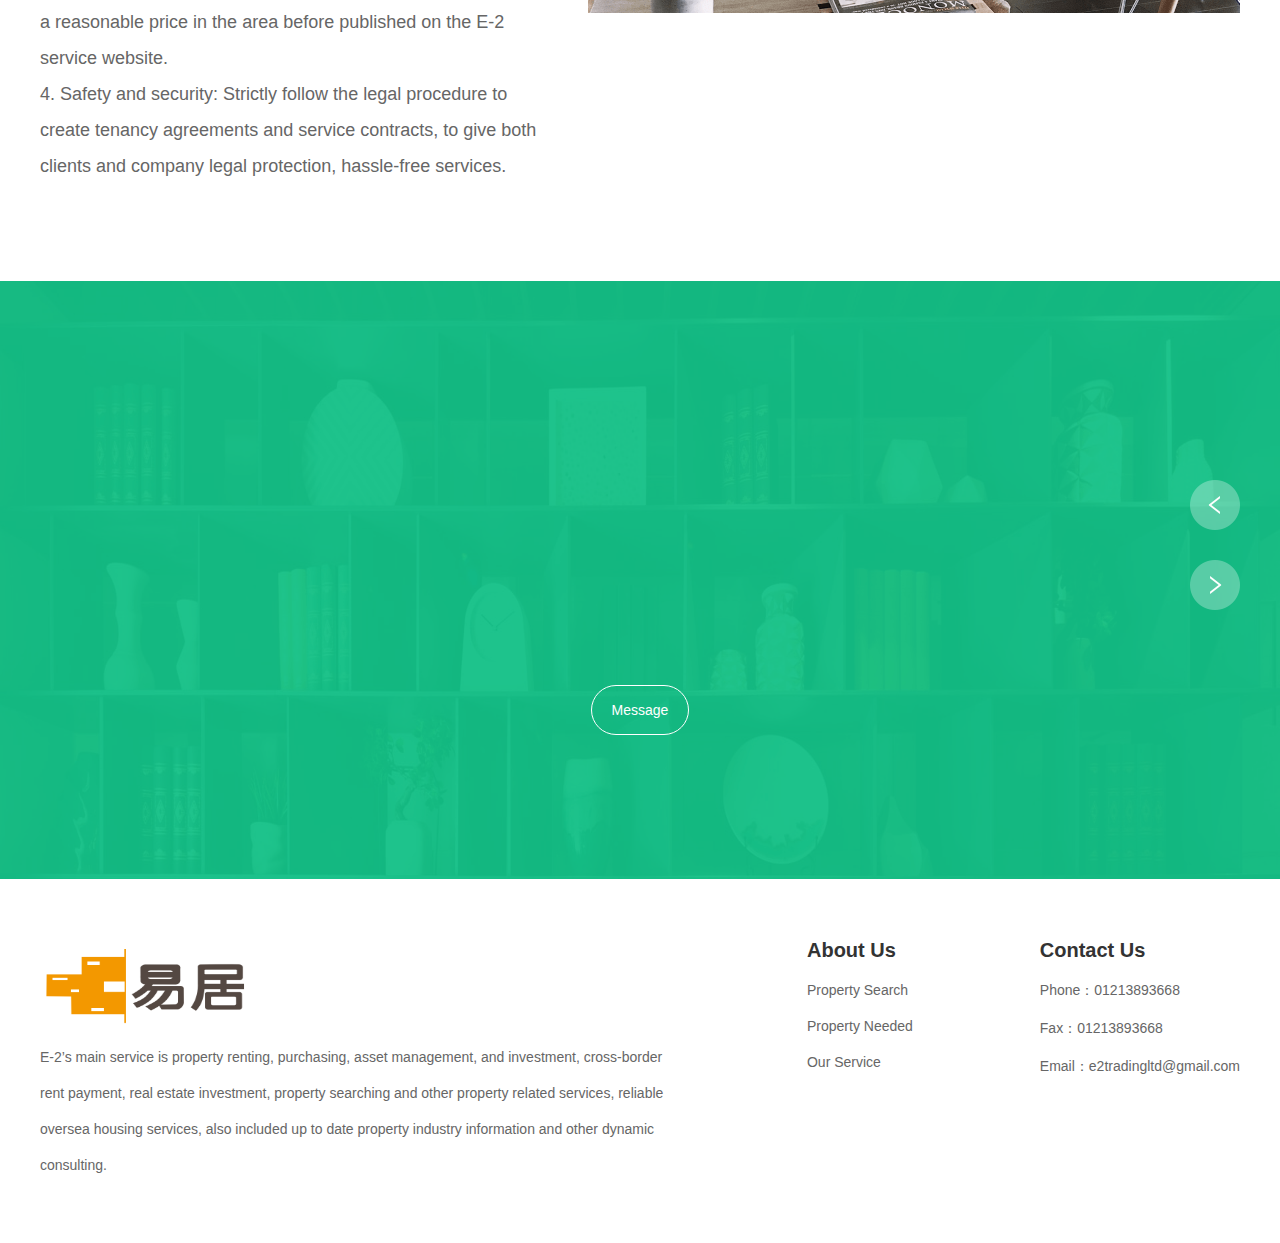
==== commit a78037eb: "edit" ====
--- a/index.html
+++ b/index.html
@@ -25,9 +25,9 @@
             </ul>
         </li>
         <li class="active" role="presentation"><a href="index.html"><span class="lang lang-cn">首页</span><span class="lang lang-en">Home</span></a></li>
-        <li role="presentation"><a href="list.html"><span class="lang lang-cn">房源查看</span><span class="lang lang-en">Listing view</span></a></li>
-        <li role="presentation"><a class="islogin" href="formpage.html"><span class="lang lang-cn">发布需求</span><span class="lang lang-en">Housing release</span></a></li>
-        <li role="presentation"><a href="service.html"><span class="lang lang-cn">服务介绍</span><span class="lang lang-en">Service</span></a></li>
+        <li role="presentation"><a href="list.html"><span class="lang lang-cn">房源查看</span><span class="lang lang-en">Property Search</span></a></li>
+        <li role="presentation"><a class="islogin" href="formpage.html"><span class="lang lang-cn">发布需求</span><span class="lang lang-en">Property Needed</span></a></li>
+        <li role="presentation"><a href="service.html"><span class="lang lang-cn">服务介绍</span><span class="lang lang-en">Our Service</span></a></li>
         <li role="presentation"><a href="contactus.html"><span class="lang lang-cn">联系我们</span><span class="lang lang-en">Contact us</span></a></li>
         <li role="presentation" class="showlogin"><a class="menu-login" href="javascript:;"><span class="lang lang-cn">登录/注册</span><span class="lang lang-en">Login/registe</span></a></li>
         <li role="presentation" class="userinfo"><a href="javascript:;"></a></li>
@@ -40,8 +40,17 @@
     <div class="block-1">
         <div class="cont df ai-c just-c-bet">
             <div class="txt">
-                <div class="c_33 fs_70">Project Introduction</div>
-                <div class="mt_30 c_66 fs_18">All listing information is obtained by the overseas branch company through field visits to ensure that what you "see" is "rented".</div>
+                <div class="c_33 fs_70"><span class="lang lang-cn">项目介绍</span><span class="lang lang-en">Our Service</span></div>
+                <div class="lh-2 mt_30 c_66 fs_18">
+                    <div class="lang lang-cn">
+                        <p>易居致力于在海外热门留学国家与优质房源合作，为在海外生活的留学生以及华人提供海量租住跟购买的房源，从房型多样的学生公寓到设备设施完善的社会住宅， 从便捷繁华的市中心到安静舒适的生活社区，总有适合的房源满足不同人群的需求。</p>
+                        <p class="mt_20">房源所提供的服务和价格也是易居筛选房源的重要依据，让用户不仅能入住硬件设施完善的社区和公寓， 同时能享受到房源所提供的相关服务，在忙碌的生活之余，无需被烦心琐事所困。</p>
+                    </div>
+                    <div class="lang lang-en">
+                        <p>E2 is committed to co-operating with oversea popular countries’ high-quality property resources, offer property renting, and purchase service to overseas students and Chinese residents. We offer a variety of types of student apartments and high standard residential properties where cover all the areas in your city. We always provide high-quality service to meet all the needs of different groups of people.</p>
+                        <p class="mt_20">E2 aim to provide high-quality service and high standard properties to our clients with unbeatable price. To guarantee our clients will stay in the apartments or residential area with perfect living facilities and relevant services provided. It will make your busy life easier and enjoyable.</p>
+                    </div>
+                </div>
             </div>
             <img src="img/home/home_img_layout1.png" alt="" />
         </div>
@@ -50,16 +59,46 @@
         <div class="cont df ai-c just-c-bet">
             <img src="img/home/home_img_layout2.png" alt="" />
             <div class="txt">
-                <div class="c_33 fs_70">Service Group</div>
-                <div class="mt_30 c_66 fs_18">All listing information is obtained by the overseas branch company through field visits to ensure that what you "see" is "rented".</div>
+                <div class="c_33 fs_70"><span class="lang lang-cn">服务群体介绍</span><span class="lang lang-en">Our Customers</span></div>
+                <div class="lh-2 mt_30 c_66 fs_18">
+                    <div class="lang lang-cn">
+                        <p>我们的服务对象： </p>
+                        <p>1.  为广大的海外留学生和务工人员提供舒适方便的租住公寓，以最贴心的服务让首次来到异国他乡的学子跟来海外背井离乡的务工人员感受到家的温暖。</p>
+                        <p>2.  同时，易局可为在海外置房置业人群提供便利的购房全套服务。让客户享受到如在家乡的购房体验。</p>
+                        <p class="mt_20">服务区域范围：</p>
+                        <p>易居的服务范围主要覆盖英国伦敦、伯明翰、曼彻斯特、谢菲尔德等英国热门地区及城市</p>
+                    </div>
+                    <div class="lang lang-en">
+                        <p>Our clients: </p>
+                        <p>1.  E-2 provides a variety of types of properties for oversea students and migrant workers, with the most intimate service to make our clients feel the warmth like home.</p>
+                        <p>2.  E-2 also helps the oversea investor or property buyers to purchase properties in the UK. Our clients will enjoy the purchasing experience as pleasant as in your hometown.</p>
+                        <p class="mt_20">Areas we cover:</p>
+                        <p>E-2’s services cover the popular areas across the UK, Birmingham, Manchester, Sheffield, and other popular areas and many other cities.</p>
+                    </div>
+                </div>
             </div>
         </div>
     </div>
     <div class="block-1">
         <div class="cont df ai-c just-c-bet">
             <div class="txt">
-                <div class="c_33 fs_70">Service Resource</div>
-                <div class="mt_30 c_66 fs_18">All listing information is obtained by the overseas branch company through field visits to ensure that what you "see" is "rented".</div>
+                <div class="c_33 fs_70"><span class="lang lang-cn">服务资源介绍</span><span class="lang lang-en">Service Resources</span></div>
+                <div class="lh-2 mt_30 c_66 fs_18">
+                    <div class="lang lang-cn">
+                        <p>易居的服务优势分以下四大类：</p>
+                        <p>1． 真实房源： 易居保障每一套房源都是真实和可靠的， 每套房源都配有详细的房屋信息介绍以及清晰的房屋内部及其周边的照片，同时配备房屋定位地图跟周边设施建设信息。</p>
+                        <p>2． 专业团队： 多年房产服务经验的团队人员，为您提供最全面、贴心和优质的服务。</p>
+                        <p>3． 价格透明：易居是一家英国本土的房屋交易公司，可以保证所有房源信息真实，价格透明公正。每一套房源都是在经过实地考察跟其地区均价估算出的房屋价格，之后发布在平台上供顾客选择的。</p>
+                        <p>4． 安全保障：每一套房屋成交都基于完善合法的合同流程，给顾客和公司双方都给予法律保护，客户无需担心房屋交易的合法性。</p>
+                    </div>
+                    <div class="lang lang-en">
+                        <p>E-2 service advantages:</p>
+                        <p>1.  Real listings: E-2 guarantee all the listing properties reliable and up to date, provides detailed information of the interior and surrounding areas of the property, location map and surrounding facilities information also included.</p>
+                        <p>2.  Professional team: Our staff team has many years of experience in real estate service who will provide you with the most comprehensive, intimate, and high-quality service.</p>
+                        <p>3.  Price Transparency: E-2 is a UK-based property service company that can ensures that all listings are authentic and price faith. Each property has been professionally estimated at a reasonable price in the area before published on the E-2 service website.</p>
+                        <p>4.  Safety and security: Strictly follow the legal procedure to create tenancy agreements and service contracts, to give both clients and company legal protection, hassle-free services.</p>
+                    </div>
+                </div>
             </div>
             <img src="img/home/home_img_layout3.png" alt="" />
         </div>
@@ -88,27 +127,31 @@
     <div class="cont df just-c-bet c_66 fs_16">
         <div class="txt">
             <img src="img/common/head.png" class="icon" alt="" />
-            <div class="mt_10 lh_36 c_66 fs_14">We are a global large-scale cross-border real estate that uses the Internet as a carrier, is driven by big data, is supported by global offline branches and stores, and is supported by real estate as the parent industry. Trading and service platform.</div>
+            <!-- <div class="mt_10 lh_36 c_66 fs_14">We are a global large-scale cross-border real estate that uses the Internet as a carrier, is driven by big data, is supported by global offline branches and stores, and is supported by real estate as the parent industry. Trading and service platform.</div> -->
+            <div class="mt_10 lh_36 c_66 fs_14">
+                <div class="lang lang-cn">易居主营海外房产的租赁、 买卖、资产管理与投资、房租跨境支付、房产金融投资、房产信息综合查询等业务，力求为用户提供可靠的海外房源及服务， 更丰富的房产知识百科、房产金融信息等行业动态咨询。</div>
+                <div class="lang lang-en">E-2’s main service is property renting, purchasing, asset management, and investment, cross-border rent payment, real estate investment, property searching and other property related services, reliable oversea housing services, also included up to date property industry information and other dynamic consulting.</div>
+            </div>
         </div>
         <!-- 跳转链接 -->
-        <ul>
+        <ul class="ml-20">
             <li class="b c_33 fs_20"><span class="lang lang-cn">关于我们</span><span class="lang lang-en">About Us</span></li>
-            <li class="mt_20"><a href="list.html"><span class="lang lang-cn">房源查看</span><span class="lang lang-en">Listing view</span></a></li>
-            <li class="mt_20"><a href="formpage.html"><span class="lang lang-cn">发布需求</span><span class="lang lang-en">Housing release</span></a></li>
-            <li class="mt_20"><a href="service.html"><span class="lang lang-cn">服务介绍</span><span class="lang lang-en">Service</span></a></li>
+            <li class="mt_20"><a href="list.html"><span class="lang lang-cn">房源查看</span><span class="lang lang-en">Property Search</span></a></li>
+            <li class="mt_20"><a href="formpage.html"><span class="lang lang-cn">发布需求</span><span class="lang lang-en">Property Needed</span></a></li>
+            <li class="mt_20"><a href="service.html"><span class="lang lang-cn">服务介绍</span><span class="lang lang-en">Our Service</span></a></li>
         </ul>
-        <ul>
+        <ul class="ml-20">
             <li class="b c_33 fs_20"><span class="lang lang-cn">联系我们</span><span class="lang lang-en">Contact Us</span></li>
-            <li class="mt_20"><span class="lang lang-cn">电话：</span><span class="lang lang-en">Phone：</span>(123) 456 7890</li>
-            <li class="mt_20"><span class="lang lang-cn">传真：</span><span class="lang lang-en">Fax：</span>(123) 456 7899</li>
-            <li class="mt_20"><span class="lang lang-cn">邮箱：</span><span class="lang lang-en">Email：</span>Rent@gmail.com</li>
+            <li class="mt_20"><span class="lang lang-cn">电话：</span><span class="lang lang-en">Phone：</span>01213893668</li>
+            <li class="mt_20"><span class="lang lang-cn">传真：</span><span class="lang lang-en">Fax：</span>01213893668</li>
+            <li class="mt_20"><span class="lang lang-cn">邮箱：</span><span class="lang lang-en">Email：</span>e2tradingltd@gmail.com</li>
         </ul>
     </div>
 </div>
 
 <form id="message" class="message" style="display:none;">
     <div class="title df ai-c just-c-ct fs_20 c_ff">
-        <span><span class="lang lang-cn">发布留言</span><span class="lang lang-en">Message</span></span>
+        <span><span class="lang lang-cn">消息留言</span><span class="lang lang-en">Message</span></span>
         <span class="cls fs_36 cur_point cls-layer">&times;</span>
     </div>
     <textarea placeholder="Please enter" class="input c_33 fs_16"></textarea>
--- a/css/common.css
+++ b/css/common.css
@@ -4,6 +4,7 @@
 textarea:focus{outline:none;}
 button:focus{outline:none;}
 a{color:inherit;}
+a:focus{color:inherit;}
 *:focus{outline:none;}
 
 .lang{display:none;}
@@ -30,6 +31,7 @@
 .fw_1{font-weight:100;}
 .txt_r{text-align:right;}
 .txt_c{text-align:center;}
+.t-indent{text-indent:2em;}
 .no_w{white-space:nowrap;}
 .ws-pl{white-space:pre-line;}
 
@@ -41,6 +43,7 @@
 .mt_60{margin-top:60px;}
 .mt_80{margin-top:80px;}
 .mt_90{margin-top:90px;}
+.ml-20{margin-left:20px;}
 
 .c_style{color:#14CC8F;}
 .c_33{color:#333333;}
@@ -60,6 +63,7 @@
 .fs_48{font-size:48px;}
 .fs_70{font-size:70px;}
 .lh_36{line-height:36px;}
+.lh-2{line-height:2;}
 
 .com-btn{background:#14CC8F; height:36px; padding:0 16px; border:none; border-radius:4px; color:#ffffff;}
 .com-btn.com-btn-bg{padding:0 30px; height:48px; line-height:48px; border-radius:24px;}
@@ -79,9 +83,9 @@
 #header .icon{width:188px; height:80px;}
 #header .nav>li{position:relative;}
 #header .nav>li>a{display:block; position:relative; padding:10px 15px;}
+#header .nav>li>a:hover,
 #header .nav>li.active>a,
-#header .nav>li.active>a:focus,
-#header .nav>li.active>a:hover{color:#14CC8F;}
+#header .nav>li.active>a:focus{color:#14CC8F;}
 #header .userinfo{display:none;}
 #header .userinfo a{color:#666666;}
 
@@ -89,7 +93,8 @@
 #banner .img{display:block; width:100%; height:auto;}
 
 #footer{padding:60px 0; background:#ffffff;}
-#footer .txt{width:470px;}
+#footer .txt{width:640px;}
+#footer .txt li{text-indent:2em;}
 #footer .icon{width:220px; height:90px;}
 #footer a{color:inherit;}
 
@@ -177,10 +182,10 @@
 
 /* other */
 .bot-table{width:100%;}
-.bot-table td{padding:10px 30px; border-right:1px solid #d0d0d0;}
+.bot-table td{padding:10px 30px; border-right:1px solid #d0d0d0; }
 .bot-table td:last-child{border:none;}
 .bot-table .thead td{padding:20px 30px; border-top:1px solid #d0d0d0; border-bottom:1px solid #d0d0d0; font-size:16px;}
-.contactus-table td{width:190px; padding:24px 5px;}
+.contactus-table td{min-width:190px; padding:24px 5px; vertical-align:text-top;}
 
 /* login */
 #loginbox{padding:40px; background:#ffffff;}
